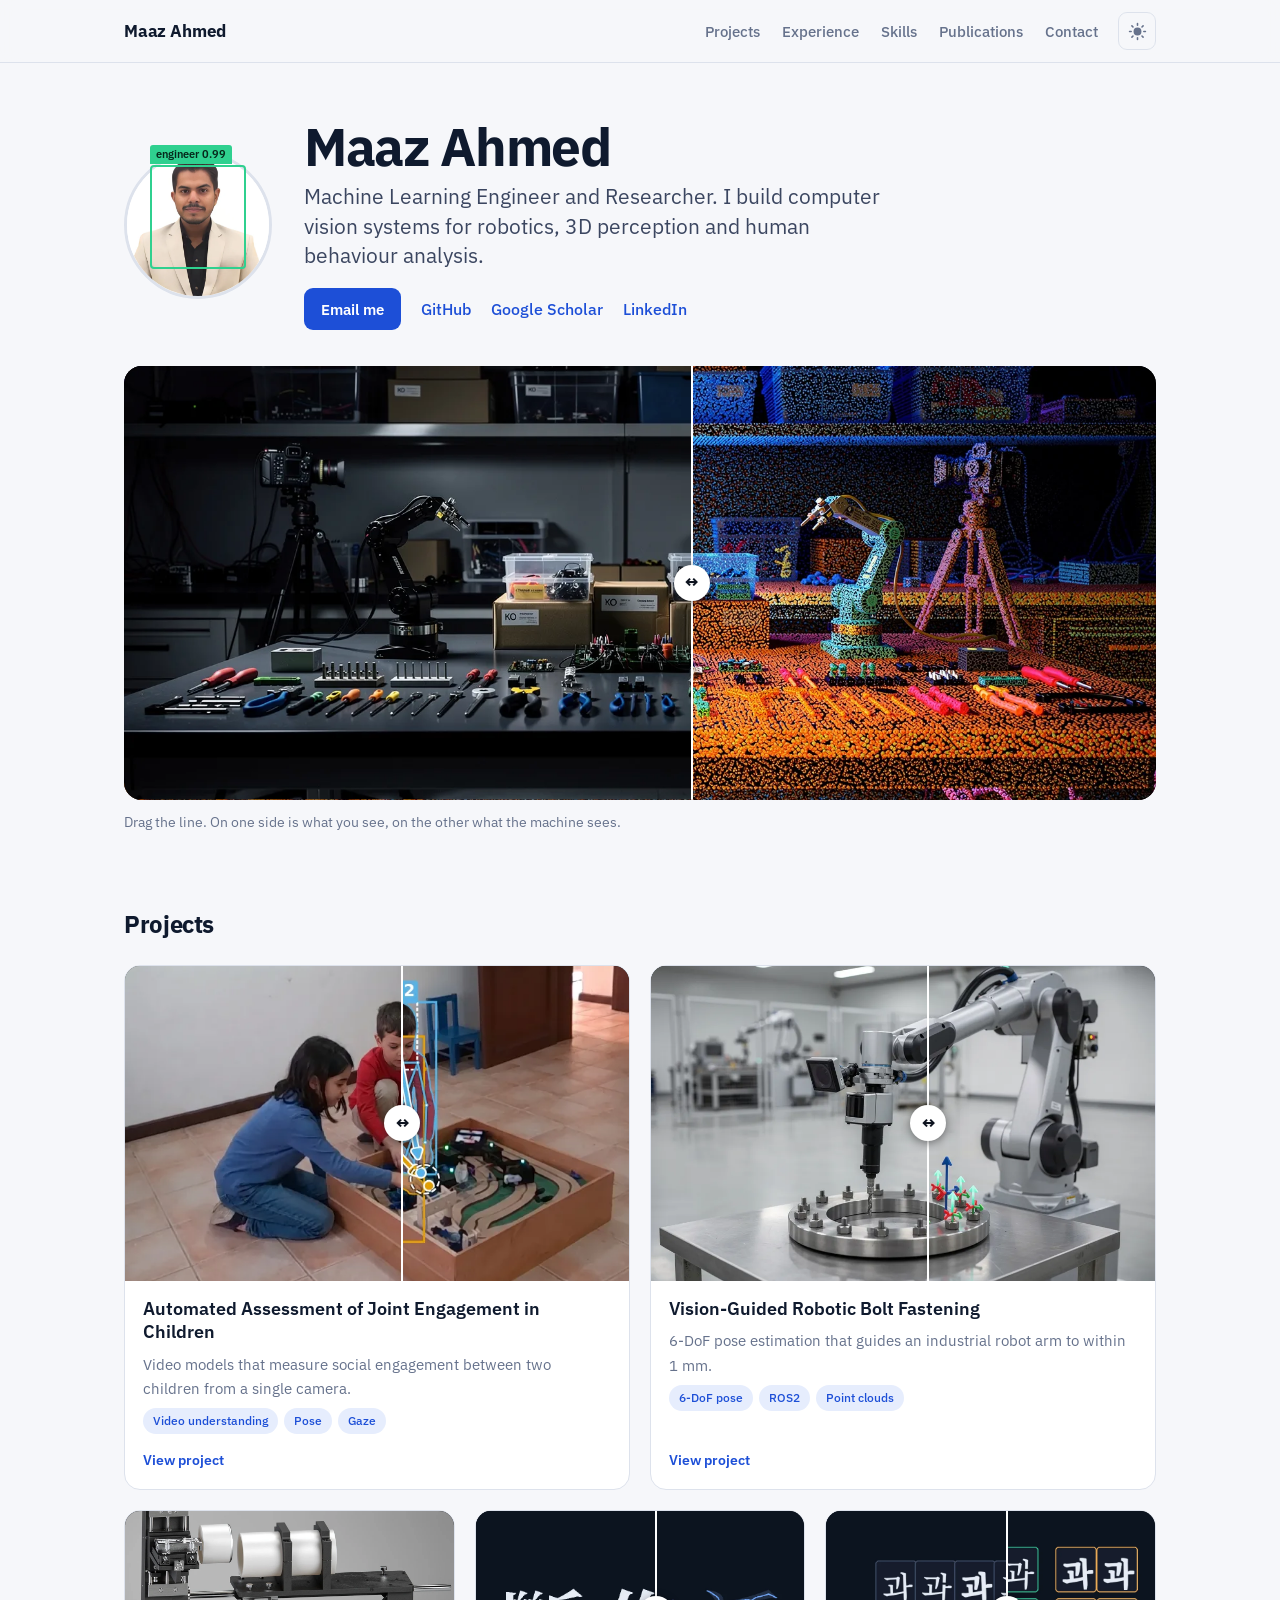
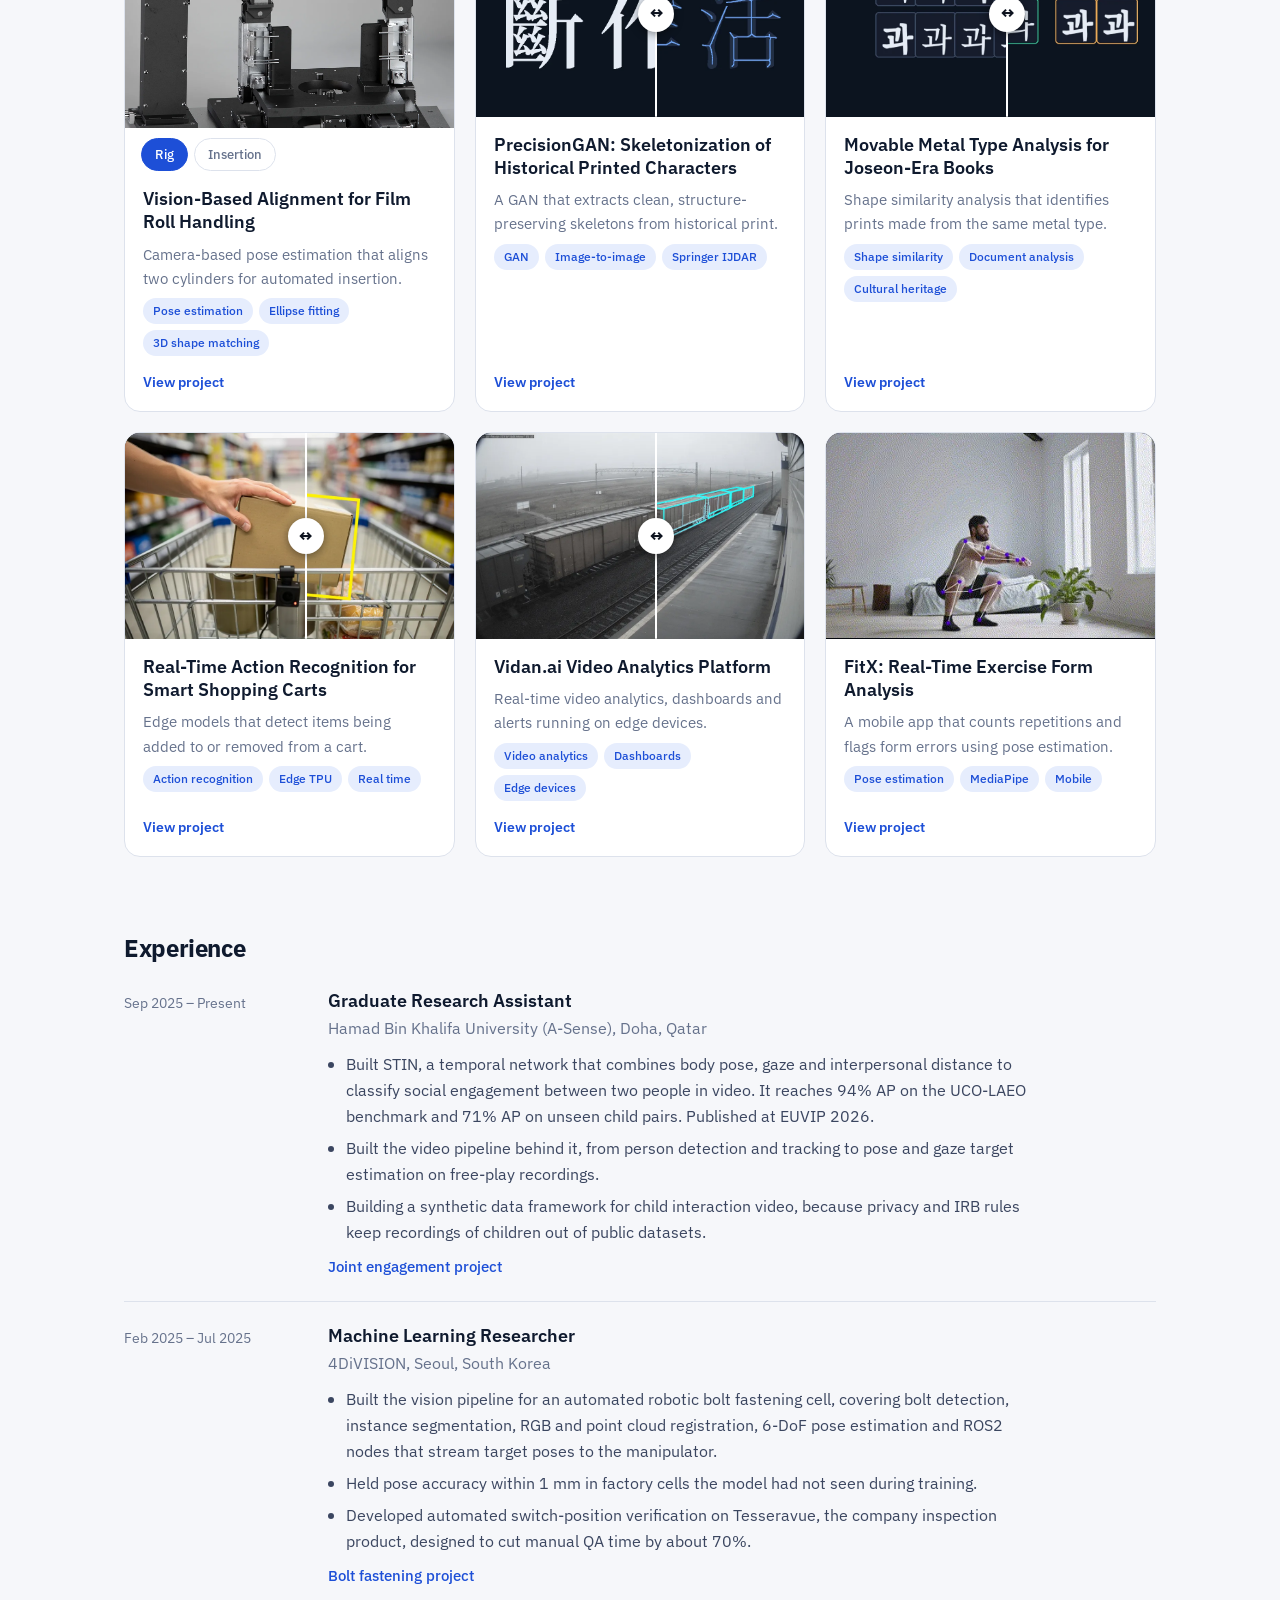
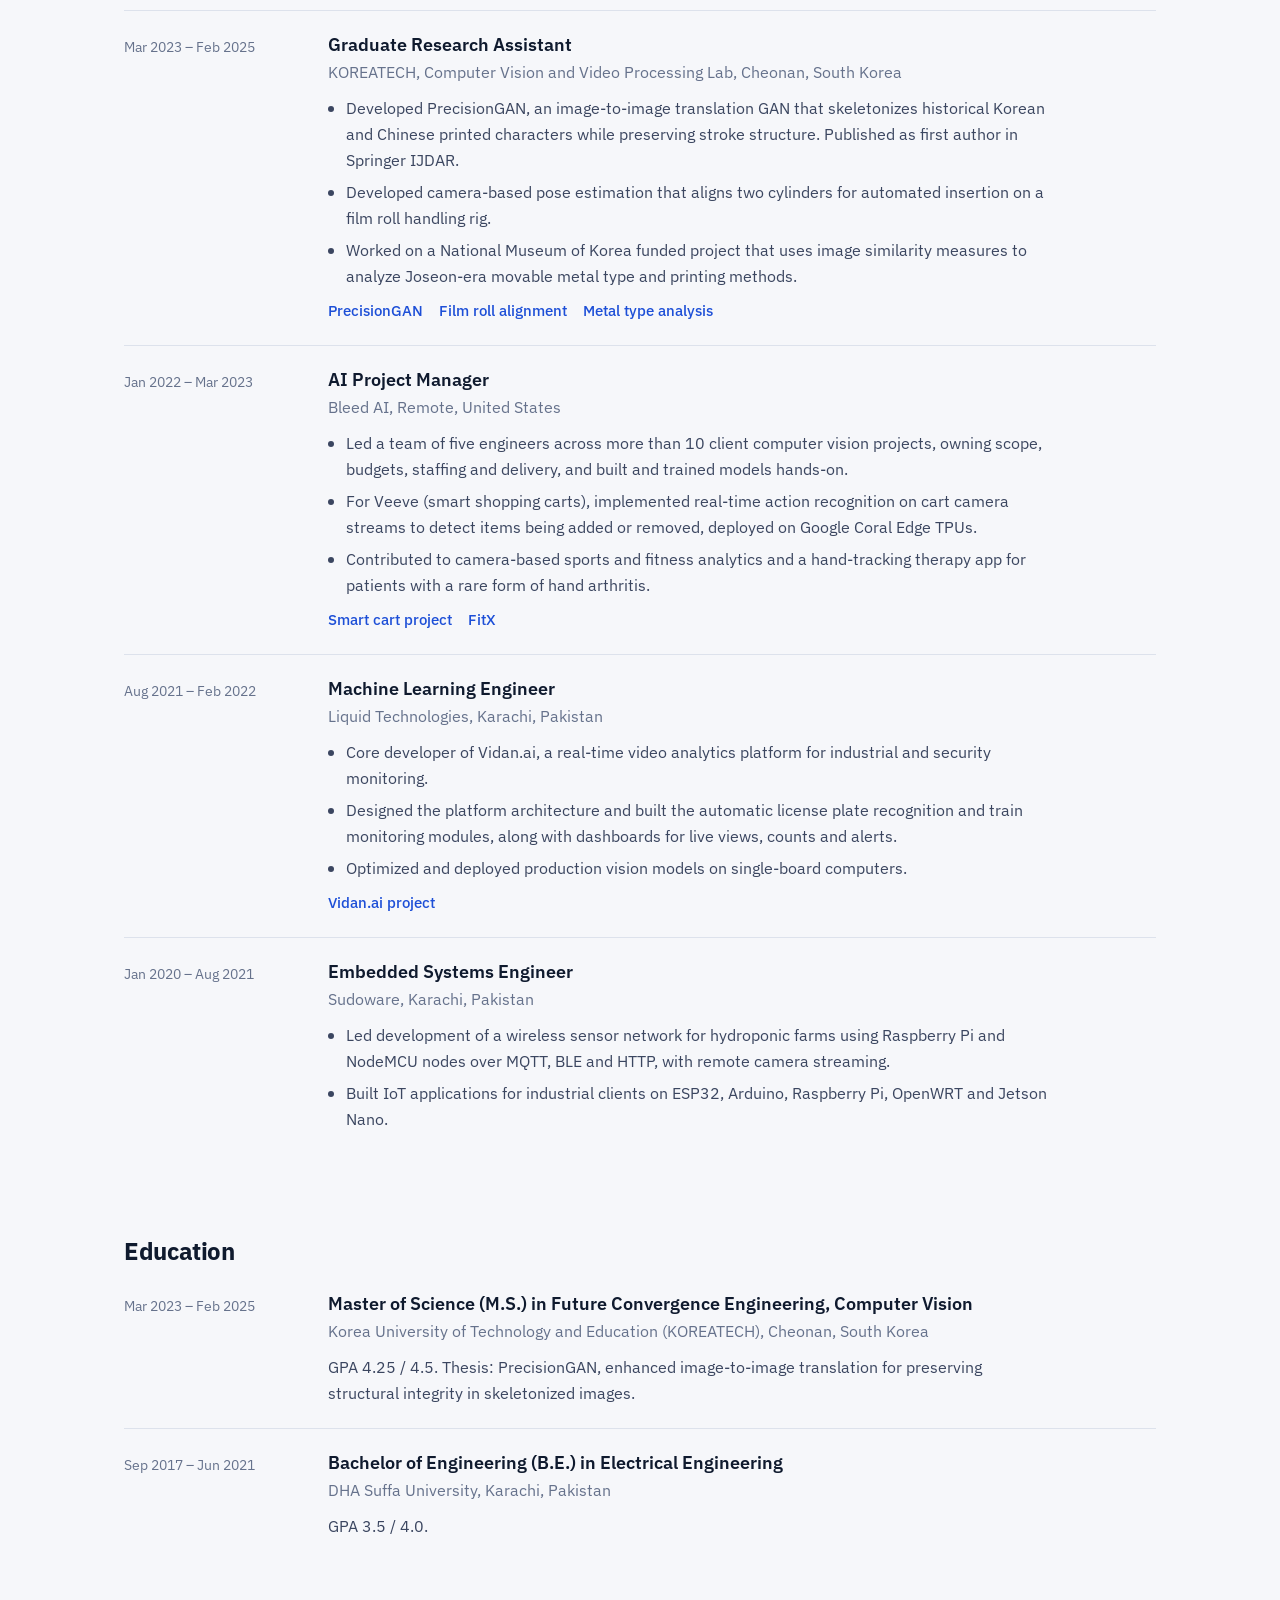
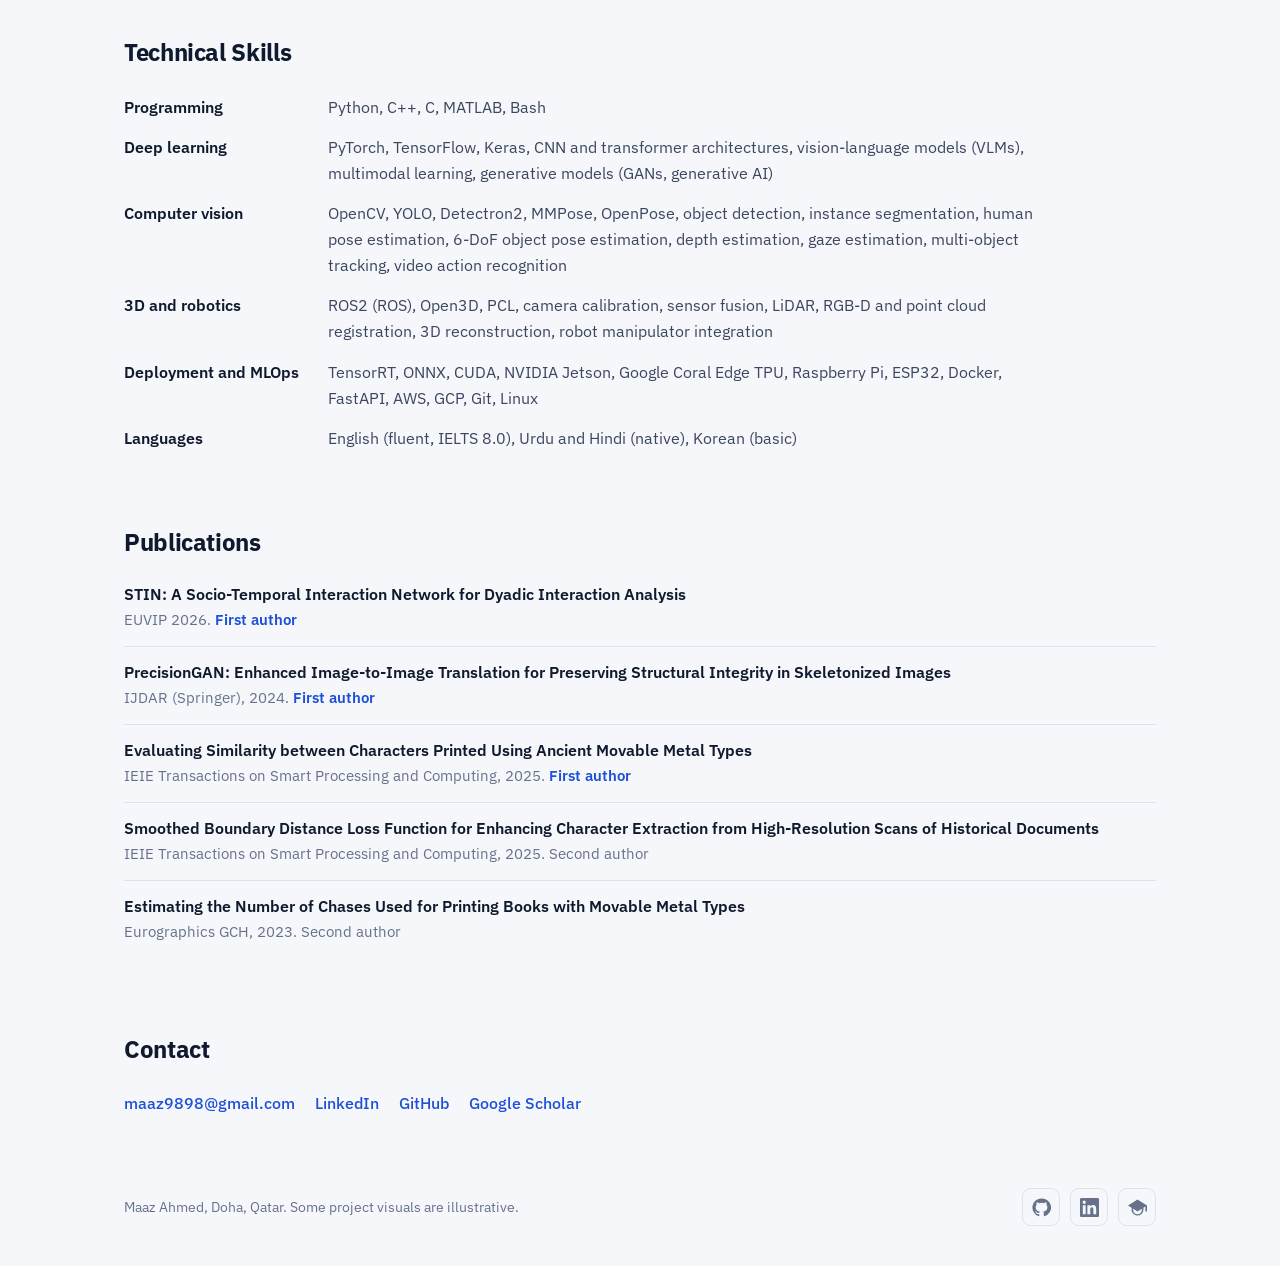
==== index.html @ 0c4384f1 "Add drag-to-compare sliders and portrait detection box Co-Authored-By: Claude Fable 5.2 <noreply@ant" ====
<!doctype html>
<html lang="en">
<head>
<meta charset="utf-8">
<meta name="viewport" content="width=device-width, initial-scale=1">
<title>Maaz Ahmed | Computer Vision and Robotics</title>
<meta name="description" content="Maaz Ahmed is a machine learning engineer and researcher in computer vision, 3D perception and robotics. Projects, publications and contact.">
<meta name="color-scheme" content="dark light">
<script>
  (function () {
    var t = null;
    try { t = localStorage.getItem('theme'); } catch (e) {}
    if (t !== 'light' && t !== 'dark') t = matchMedia('(prefers-color-scheme: light)').matches ? 'light' : 'dark';
    document.documentElement.dataset.theme = t;
  })();
</script>
<link rel="preconnect" href="https://fonts.googleapis.com">
<link rel="preconnect" href="https://fonts.gstatic.com" crossorigin>
<link href="https://fonts.googleapis.com/css2?family=IBM+Plex+Sans:ital,wght@0,400;0,500;0,600;0,700;1,400&display=swap" rel="stylesheet">
<link rel="stylesheet" href="assets/site.css">
<link rel="canonical" href="https://maaz9898.github.io/">
<script type="application/ld+json">{"@context":"https://schema.org","@type":"Person","name":"Maaz Ahmed","jobTitle":"Machine Learning Engineer and Researcher","email":"mailto:maaz9898@gmail.com","url":"https://maaz9898.github.io/","address":{"@type":"PostalAddress","addressLocality":"Doha","addressCountry":"QA"},"alumniOf":["Korea University of Technology and Education","DHA Suffa University"],"knowsAbout":["Computer vision","Deep learning","6-DoF pose estimation","3D perception","Robotics","ROS2","PyTorch","Video understanding"],"sameAs":["https://github.com/maaz9898","https://www.linkedin.com/in/maazahmed98","https://scholar.google.com/citations?user=TZpghL4AAAAJ"]}</script>
</head>
<body>
<a class="skip" href="#content">Skip to content</a>
<header class="top">
  <div class="wrap bar">
    <a class="brand" href="index.html">Maaz Ahmed</a>
    <nav aria-label="Main">
      <a href="index.html#work">Projects</a>
      <a href="index.html#experience">Experience</a>
      <a href="index.html#skills">Skills</a>
      <a href="index.html#publications">Publications</a>
      <a href="index.html#contact">Contact</a>
    </nav>
    <button class="icon" id="theme" type="button" aria-label="Switch between dark and light mode" title="Switch theme"><svg class="moon" viewBox="0 0 24 24" aria-hidden="true"><path d="M20.4 14.5A8.5 8.5 0 0 1 9.5 3.6a.75.75 0 0 0-.98-.94A10 10 0 1 0 21.34 15.5a.75.75 0 0 0-.94-1Z"/></svg><svg class="sun" viewBox="0 0 24 24" aria-hidden="true"><path d="M12 7a5 5 0 1 0 0 10 5 5 0 0 0 0-10Zm0-6a1 1 0 0 1 1 1v2a1 1 0 1 1-2 0V2a1 1 0 0 1 1-1Zm0 18a1 1 0 0 1 1 1v2a1 1 0 1 1-2 0v-2a1 1 0 0 1 1-1ZM1 12a1 1 0 0 1 1-1h2a1 1 0 1 1 0 2H2a1 1 0 0 1-1-1Zm18 0a1 1 0 0 1 1-1h2a1 1 0 1 1 0 2h-2a1 1 0 0 1-1-1ZM4.22 4.22a1 1 0 0 1 1.42 0l1.41 1.42a1 1 0 0 1-1.41 1.41L4.22 5.64a1 1 0 0 1 0-1.42Zm12.73 12.73a1 1 0 0 1 1.41 0l1.42 1.41a1 1 0 0 1-1.42 1.42l-1.41-1.42a1 1 0 0 1 0-1.41ZM4.22 19.78a1 1 0 0 1 0-1.42l1.42-1.41a1 1 0 0 1 1.41 1.41l-1.41 1.42a1 1 0 0 1-1.42 0ZM16.95 7.05a1 1 0 0 1 0-1.41l1.41-1.42a1 1 0 1 1 1.42 1.42l-1.42 1.41a1 1 0 0 1-1.41 0Z"/></svg></button>
  </div>
</header>
<main id="content" class="wrap">

  <section class="intro">
    <div class="who"><img class="portrait" src="assets/maaz.webp" alt="Portrait of Maaz Ahmed" width="148" height="148"><span class="det" aria-hidden="true"><i>engineer 0.99</i></span></div>
    <div>
      <h1>Maaz Ahmed</h1>
      <p class="role">Machine Learning Engineer and Researcher. I build computer vision systems for robotics, 3D perception and human behaviour analysis.</p>
      <p class="links"><a class="btn" href="mailto:maaz9898@gmail.com">Email me</a><a href="https://github.com/maaz9898">GitHub</a><a href="https://scholar.google.com/citations?user=TZpghL4AAAAJ">Google Scholar</a><a href="https://www.linkedin.com/in/maazahmed98">LinkedIn</a></p>
    </div>
  </section>

  <div class="herowrap">
    <div class="cmp" data-cmp style="--ar:1600 / 672"><img src="assets/hero_cloud.webp" alt="" loading="lazy"><img class="over" src="assets/hero_photo.webp" alt="A robotics lab bench. Drag to reveal the same scene as a 3D point cloud" loading="lazy"><span class="handle" aria-hidden="true"></span><input type="range" min="0" max="100" value="55" aria-label="Drag to compare the camera view with the machine view"></div>
    <p class="hint">Drag the line. On one side is what you see, on the other what the machine sees.</p>
  </div>

  <section id="work">
    <h2>Projects</h2>
    <ul class="cards">
      <li class="card wide">
        <div class="cmp" data-cmp style="--ar:16 / 10"><img src="assets/je_features.webp" alt="" loading="lazy"><img class="over" src="assets/je_frame.webp" alt="Two children at a toy box. Drag to reveal the detected skeletons and gaze" loading="lazy"><span class="handle" aria-hidden="true"></span><input type="range" min="0" max="100" value="55" aria-label="Drag to compare the camera view with the machine view"></div>
        <a class="body" href="projects/joint-engagement.html">
          <h3>Automated Assessment of Joint Engagement in Children</h3>
          <p>Video models that measure social engagement between two children from a single camera.</p>
          <ul class="tags"><li>Video understanding</li><li>Pose</li><li>Gaze</li></ul>
          <span class="more">View project</span>
        </a>
      </li>
      <li class="card wide">
        <div class="cmp" data-cmp style="--ar:16 / 10"><img src="assets/bolt_pose.webp" alt="" loading="lazy"><img class="over" src="assets/bolt.webp" alt="A robot arm over a ring of bolts. Drag to reveal the estimated pose of each bolt" loading="lazy"><span class="handle" aria-hidden="true"></span><input type="range" min="0" max="100" value="55" aria-label="Drag to compare the camera view with the machine view"></div>
        <a class="body" href="projects/bolt-fastening.html">
          <h3>Vision-Guided Robotic Bolt Fastening</h3>
          <p>6-DoF pose estimation that guides an industrial robot arm to within 1 mm.</p>
          <ul class="tags"><li>6-DoF pose</li><li>ROS2</li><li>Point clouds</li></ul>
          <span class="more">View project</span>
        </a>
      </li>
      <li class="card">
        <div class="tabs" data-tabs><div class="stage" style="--ar:1312 / 864"><img class="show" src="assets/cadreal.webp" alt="The alignment rig with a hollow white cylinder in clamps and a smaller cylinder beside it" loading="lazy"><video src="assets/insert.mp4" poster="assets/cadreal.webp" muted loop playsinline preload="none" aria-label="The smaller cylinder sliding into the hollow one"></video></div><div class="pills"><button type="button" aria-pressed="true">Rig</button><button type="button" aria-pressed="false">Insertion</button></div></div>
        <a class="body" href="projects/film-roll.html">
          <h3>Vision-Based Alignment for Film Roll Handling</h3>
          <p>Camera-based pose estimation that aligns two cylinders for automated insertion.</p>
          <ul class="tags"><li>Pose estimation</li><li>Ellipse fitting</li><li>3D shape matching</li></ul>
          <span class="more">View project</span>
        </a>
      </li>
      <li class="card">
        <div class="cmp" data-cmp style="--ar:16 / 10"><img src="assets/sk_after.webp" alt="" loading="lazy"><img class="over" src="assets/sk_before.webp" alt="Three printed characters. Drag to reveal their skeletons" loading="lazy"><span class="handle" aria-hidden="true"></span><input type="range" min="0" max="100" value="55" aria-label="Drag to compare the camera view with the machine view"></div>
        <a class="body" href="projects/precisiongan.html">
          <h3>PrecisionGAN: Skeletonization of Historical Printed Characters</h3>
          <p>A GAN that extracts clean, structure-preserving skeletons from historical print.</p>
          <ul class="tags"><li>GAN</li><li>Image-to-image</li><li>Springer IJDAR</li></ul>
          <span class="more">View project</span>
        </a>
      </li>
      <li class="card">
        <div class="cmp" data-cmp style="--ar:16 / 10"><img src="assets/mt_after.webp" alt="" loading="lazy"><img class="over" src="assets/mt_before.webp" alt="Twelve prints of one character. Drag to reveal them grouped by metal type" loading="lazy"><span class="handle" aria-hidden="true"></span><input type="range" min="0" max="100" value="55" aria-label="Drag to compare the camera view with the machine view"></div>
        <a class="body" href="projects/metal-type.html">
          <h3>Movable Metal Type Analysis for Joseon-Era Books</h3>
          <p>Shape similarity analysis that identifies prints made from the same metal type.</p>
          <ul class="tags"><li>Shape similarity</li><li>Document analysis</li><li>Cultural heritage</li></ul>
          <span class="more">View project</span>
        </a>
      </li>
      <li class="card">
        <div class="cmp" data-cmp style="--ar:16 / 10"><img src="assets/veeve_det.webp" alt="" loading="lazy"><img class="over" src="assets/veeve.webp" alt="A hand placing a box into a cart. Drag to reveal what the model detects" loading="lazy"><span class="handle" aria-hidden="true"></span><input type="range" min="0" max="100" value="55" aria-label="Drag to compare the camera view with the machine view"></div>
        <a class="body" href="projects/smart-cart.html">
          <h3>Real-Time Action Recognition for Smart Shopping Carts</h3>
          <p>Edge models that detect items being added to or removed from a cart.</p>
          <ul class="tags"><li>Action recognition</li><li>Edge TPU</li><li>Real time</li></ul>
          <span class="more">View project</span>
        </a>
      </li>
      <li class="card">
        <div class="cmp" data-cmp style="--ar:16 / 10"><img src="assets/vidan_det.webp" alt="" loading="lazy"><img class="over" src="assets/vidan.webp" alt="A freight train passing a platform. Drag to reveal the detected wagons" loading="lazy"><span class="handle" aria-hidden="true"></span><input type="range" min="0" max="100" value="55" aria-label="Drag to compare the camera view with the machine view"></div>
        <a class="body" href="projects/vidan.html">
          <h3>Vidan.ai Video Analytics Platform</h3>
          <p>Real-time video analytics, dashboards and alerts running on edge devices.</p>
          <ul class="tags"><li>Video analytics</li><li>Dashboards</li><li>Edge devices</li></ul>
          <span class="more">View project</span>
        </a>
      </li>
      <li class="card">
        <div class="media" style="--ar:16 / 10"><video class="show" src="assets/fitx.mp4" poster="assets/fitx.webp" muted loop playsinline preload="none" data-auto aria-label="A person doing squats with a pose skeleton drawn over them"></video></div>
        <a class="body" href="projects/fitx.html">
          <h3>FitX: Real-Time Exercise Form Analysis</h3>
          <p>A mobile app that counts repetitions and flags form errors using pose estimation.</p>
          <ul class="tags"><li>Pose estimation</li><li>MediaPipe</li><li>Mobile</li></ul>
          <span class="more">View project</span>
        </a>
      </li>
    </ul>
  </section>

  <section id="experience">
    <h2>Experience</h2>
    
      <article class="job">
        <p class="when">Sep 2025 – Present</p>
        <div>
          <h3>Graduate Research Assistant</h3>
          <p class="at">Hamad Bin Khalifa University (A-Sense), Doha, Qatar</p>
          <ul><li>Built STIN, a temporal network that combines body pose, gaze and interpersonal distance to classify social engagement between two people in video. It reaches 94% AP on the UCO-LAEO benchmark and 71% AP on unseen child pairs. Published at EUVIP 2026.</li><li>Built the video pipeline behind it, from person detection and tracking to pose and gaze target estimation on free-play recordings.</li><li>Building a synthetic data framework for child interaction video, because privacy and IRB rules keep recordings of children out of public datasets.</li></ul>
          <p class="links small"><a href="projects/joint-engagement.html">Joint engagement project</a></p>
        </div>
      </article>
      <article class="job">
        <p class="when">Feb 2025 – Jul 2025</p>
        <div>
          <h3>Machine Learning Researcher</h3>
          <p class="at">4DiVISION, Seoul, South Korea</p>
          <ul><li>Built the vision pipeline for an automated robotic bolt fastening cell, covering bolt detection, instance segmentation, RGB and point cloud registration, 6-DoF pose estimation and ROS2 nodes that stream target poses to the manipulator.</li><li>Held pose accuracy within 1 mm in factory cells the model had not seen during training.</li><li>Developed automated switch-position verification on Tesseravue, the company inspection product, designed to cut manual QA time by about 70%.</li></ul>
          <p class="links small"><a href="projects/bolt-fastening.html">Bolt fastening project</a></p>
        </div>
      </article>
      <article class="job">
        <p class="when">Mar 2023 – Feb 2025</p>
        <div>
          <h3>Graduate Research Assistant</h3>
          <p class="at">KOREATECH, Computer Vision and Video Processing Lab, Cheonan, South Korea</p>
          <ul><li>Developed PrecisionGAN, an image-to-image translation GAN that skeletonizes historical Korean and Chinese printed characters while preserving stroke structure. Published as first author in Springer IJDAR.</li><li>Developed camera-based pose estimation that aligns two cylinders for automated insertion on a film roll handling rig.</li><li>Worked on a National Museum of Korea funded project that uses image similarity measures to analyze Joseon-era movable metal type and printing methods.</li></ul>
          <p class="links small"><a href="projects/precisiongan.html">PrecisionGAN</a><a href="projects/film-roll.html">Film roll alignment</a><a href="projects/metal-type.html">Metal type analysis</a></p>
        </div>
      </article>
      <article class="job">
        <p class="when">Jan 2022 – Mar 2023</p>
        <div>
          <h3>AI Project Manager</h3>
          <p class="at">Bleed AI, Remote, United States</p>
          <ul><li>Led a team of five engineers across more than 10 client computer vision projects, owning scope, budgets, staffing and delivery, and built and trained models hands-on.</li><li>For Veeve (smart shopping carts), implemented real-time action recognition on cart camera streams to detect items being added or removed, deployed on Google Coral Edge TPUs.</li><li>Contributed to camera-based sports and fitness analytics and a hand-tracking therapy app for patients with a rare form of hand arthritis.</li></ul>
          <p class="links small"><a href="projects/smart-cart.html">Smart cart project</a><a href="projects/fitx.html">FitX</a></p>
        </div>
      </article>
      <article class="job">
        <p class="when">Aug 2021 – Feb 2022</p>
        <div>
          <h3>Machine Learning Engineer</h3>
          <p class="at">Liquid Technologies, Karachi, Pakistan</p>
          <ul><li>Core developer of Vidan.ai, a real-time video analytics platform for industrial and security monitoring.</li><li>Designed the platform architecture and built the automatic license plate recognition and train monitoring modules, along with dashboards for live views, counts and alerts.</li><li>Optimized and deployed production vision models on single-board computers.</li></ul>
          <p class="links small"><a href="projects/vidan.html">Vidan.ai project</a></p>
        </div>
      </article>
      <article class="job">
        <p class="when">Jan 2020 – Aug 2021</p>
        <div>
          <h3>Embedded Systems Engineer</h3>
          <p class="at">Sudoware, Karachi, Pakistan</p>
          <ul><li>Led development of a wireless sensor network for hydroponic farms using Raspberry Pi and NodeMCU nodes over MQTT, BLE and HTTP, with remote camera streaming.</li><li>Built IoT applications for industrial clients on ESP32, Arduino, Raspberry Pi, OpenWRT and Jetson Nano.</li></ul>
          
        </div>
      </article>
  </section>

  <section id="education">
    <h2>Education</h2>
    <article class="job"><p class="when">Mar 2023 – Feb 2025</p><div><h3>Master of Science (M.S.) in Future Convergence Engineering, Computer Vision</h3><p class="at">Korea University of Technology and Education (KOREATECH), Cheonan, South Korea</p><p class="plain">GPA 4.25 / 4.5. Thesis: PrecisionGAN, enhanced image-to-image translation for preserving structural integrity in skeletonized images.</p></div></article><article class="job"><p class="when">Sep 2017 – Jun 2021</p><div><h3>Bachelor of Engineering (B.E.) in Electrical Engineering</h3><p class="at">DHA Suffa University, Karachi, Pakistan</p><p class="plain">GPA 3.5 / 4.0.</p></div></article>
  </section>

  <section id="skills">
    <h2>Technical Skills</h2>
    <dl class="skills"><div><dt>Programming</dt><dd>Python, C++, C, MATLAB, Bash</dd></div><div><dt>Deep learning</dt><dd>PyTorch, TensorFlow, Keras, CNN and transformer architectures, vision-language models (VLMs), multimodal learning, generative models (GANs, generative AI)</dd></div><div><dt>Computer vision</dt><dd>OpenCV, YOLO, Detectron2, MMPose, OpenPose, object detection, instance segmentation, human pose estimation, 6-DoF object pose estimation, depth estimation, gaze estimation, multi-object tracking, video action recognition</dd></div><div><dt>3D and robotics</dt><dd>ROS2 (ROS), Open3D, PCL, camera calibration, sensor fusion, LiDAR, RGB-D and point cloud registration, 3D reconstruction, robot manipulator integration</dd></div><div><dt>Deployment and MLOps</dt><dd>TensorRT, ONNX, CUDA, NVIDIA Jetson, Google Coral Edge TPU, Raspberry Pi, ESP32, Docker, FastAPI, AWS, GCP, Git, Linux</dd></div><div><dt>Languages</dt><dd>English (fluent, IELTS 8.0), Urdu and Hindi (native), Korean (basic)</dd></div></dl>
  </section>

  <section id="publications">
    <h2>Publications</h2>
    <ul class="pubs"><li><span class="t">STIN: A Socio-Temporal Interaction Network for Dyadic Interaction Analysis</span><span class="v">EUVIP 2026. <span class="me">First author</span></span></li><li><a class="t" href="https://link.springer.com/article/10.1007/s10032-024-00505-7">PrecisionGAN: Enhanced Image-to-Image Translation for Preserving Structural Integrity in Skeletonized Images</a><span class="v">IJDAR (Springer), 2024. <span class="me">First author</span></span></li><li><a class="t" href="http://journal.auric.kr/ieiespc/XmlViewer/f450827">Evaluating Similarity between Characters Printed Using Ancient Movable Metal Types</a><span class="v">IEIE Transactions on Smart Processing and Computing, 2025. <span class="me">First author</span></span></li><li><a class="t" href="https://paper.cricit.kr/user/search/site/ieie2018/cart_rdoc.asp?URL=files/filename%3Fnum%3D457024%26db%3DRD_R&dn=457024&db=RD_R&usernum=0&seid=">Smoothed Boundary Distance Loss Function for Enhancing Character Extraction from High-Resolution Scans of Historical Documents</a><span class="v">IEIE Transactions on Smart Processing and Computing, 2025. Second author</span></li><li><a class="t" href="https://diglib.eg.org/items/930f4c5d-f291-4cf6-868a-b03688164b69">Estimating the Number of Chases Used for Printing Books with Movable Metal Types</a><span class="v">Eurographics GCH, 2023. Second author</span></li></ul>
  </section>

  <section id="contact">
    <h2>Contact</h2>
    <p class="links"><a href="mailto:maaz9898@gmail.com">maaz9898@gmail.com</a><a href="https://www.linkedin.com/in/maazahmed98">LinkedIn</a><a href="https://github.com/maaz9898">GitHub</a><a href="https://scholar.google.com/citations?user=TZpghL4AAAAJ">Google Scholar</a></p>
  </section>

</main>
<footer class="wrap foot">
  <span>Maaz Ahmed, Doha, Qatar. Some project visuals are illustrative.</span>
  <span class="social">
    <a class="icon" href="https://github.com/maaz9898" aria-label="GitHub" title="GitHub"><svg viewBox="0 0 24 24" aria-hidden="true"><path d="M12 .5a11.5 11.5 0 0 0-3.64 22.41c.58.1.79-.25.79-.56v-2c-3.2.7-3.88-1.37-3.88-1.37-.52-1.33-1.28-1.69-1.28-1.69-1.05-.71.08-.7.08-.7 1.16.08 1.77 1.19 1.77 1.19 1.03 1.77 2.7 1.26 3.36.96.1-.75.4-1.26.73-1.55-2.55-.29-5.24-1.28-5.24-5.69 0-1.26.45-2.29 1.19-3.09-.12-.3-.52-1.47.11-3.06 0 0 .97-.31 3.17 1.18a11 11 0 0 1 5.78 0c2.2-1.49 3.17-1.18 3.17-1.18.63 1.59.23 2.76.11 3.06.74.8 1.19 1.83 1.19 3.09 0 4.42-2.7 5.4-5.26 5.68.41.36.78 1.06.78 2.14v3.17c0 .31.21.67.8.56A11.5 11.5 0 0 0 12 .5Z"/></svg></a>
    <a class="icon" href="https://www.linkedin.com/in/maazahmed98" aria-label="LinkedIn" title="LinkedIn"><svg viewBox="0 0 24 24" aria-hidden="true"><path d="M20.45 20.45h-3.55v-5.57c0-1.33-.03-3.04-1.85-3.04-1.86 0-2.14 1.45-2.14 2.94v5.67H9.35V9h3.41v1.56h.05c.47-.9 1.64-1.85 3.37-1.85 3.6 0 4.27 2.37 4.27 5.46v6.28ZM5.34 7.43a2.06 2.06 0 1 1 0-4.12 2.06 2.06 0 0 1 0 4.12ZM7.12 20.45H3.56V9h3.56v11.45ZM22.22 0H1.77C.79 0 0 .77 0 1.73v20.54C0 23.23.79 24 1.77 24h20.45c.98 0 1.78-.77 1.78-1.73V1.73C24 .77 23.2 0 22.22 0Z"/></svg></a>
    <a class="icon" href="https://scholar.google.com/citations?user=TZpghL4AAAAJ" aria-label="Google Scholar" title="Google Scholar"><svg viewBox="0 0 24 24" aria-hidden="true"><path d="M12 2 0 9.5l4.84 3.02A7.5 7.5 0 1 0 19.5 15v-2.69L22 10.75V17h2V9.5L12 2Zm0 18.5A5.5 5.5 0 0 1 6.5 15v-1.44L12 17l5.5-3.44V15a5.5 5.5 0 0 1-5.5 5.5Z"/></svg></a>
  </span>
</footer>
<script src="assets/site.js"></script>
</body>
</html>
---- assets/site.css ----
:root {
  --bg: #0D131F; --panel: #151D2C; --line: #232E42;
  --text: #C9D2E3; --strong: #F1F4FA; --muted: #8492AB;
  --accent: #6EA8FF; --accent-ink: #0D131F; --chip: #1A2740; --chip-text: #9CC2FF;
  --shadow: 0 14px 36px rgba(0, 0, 0, .4);
}
:root[data-theme="light"] {
  --bg: #F6F7FA; --panel: #FFFFFF; --line: #DDE2EC;
  --text: #3B4660; --strong: #0F1A2E; --muted: #66728C;
  --accent: #1D4FD7; --accent-ink: #FFFFFF; --chip: #E6EDFD; --chip-text: #1D4FD7;
  --shadow: 0 14px 36px rgba(20, 35, 70, .12);
}
* { box-sizing: border-box; }
html { scroll-behavior: smooth; scroll-padding-top: 84px; }
body { margin: 0; background: var(--bg); color: var(--text); font-family: "IBM Plex Sans", system-ui, -apple-system, "Segoe UI", sans-serif; font-size: 1.02rem; line-height: 1.6; -webkit-font-smoothing: antialiased; }
a { color: var(--strong); text-decoration: none; }
a:hover { color: var(--accent); }
:focus-visible { outline: 2px solid var(--accent); outline-offset: 3px; border-radius: 4px; }
.skip { position: absolute; left: -999px; top: 8px; background: var(--accent); color: var(--accent-ink); padding: 8px 14px; border-radius: 6px; z-index: 30; }
.skip:focus { left: 8px; }
.wrap { max-width: 1080px; margin: 0 auto; padding: 0 24px; }

/* top bar */
.top { position: sticky; top: 0; z-index: 20; background: color-mix(in srgb, var(--bg) 86%, transparent); backdrop-filter: blur(10px); border-bottom: 1px solid var(--line); }
.bar { display: flex; align-items: center; gap: 20px; height: 62px; }
.brand { font-weight: 700; font-size: 1.08rem; letter-spacing: -0.01em; margin-right: auto; }
.top nav { display: flex; gap: 22px; }
.top nav a { color: var(--muted); font-weight: 500; font-size: .95rem; }
.top nav a:hover { color: var(--strong); }
.icon { display: inline-grid; place-items: center; width: 38px; height: 38px; border-radius: 9px; color: var(--muted); border: 1px solid var(--line); background: transparent; cursor: pointer; }
.icon:hover { color: var(--accent); border-color: var(--accent); }
.icon svg { width: 19px; height: 19px; fill: currentColor; }
#theme .sun { display: none; }
:root[data-theme="light"] #theme .sun { display: block; }
:root[data-theme="light"] #theme .moon { display: none; }

/* intro */
.intro { display: grid; grid-template-columns: 148px minmax(0, 1fr); gap: 32px; align-items: center; padding: 56px 0 36px; }
.portrait { width: 148px; height: 148px; border-radius: 50%; object-fit: cover; object-position: 50% 18%; border: 3px solid var(--line); background: var(--panel); }
h1 { margin: 0 0 8px; font-size: clamp(2.2rem, 5vw, 3.3rem); line-height: 1.05; font-weight: 700; color: var(--strong); letter-spacing: -0.025em; }
.role { margin: 0 0 18px; font-size: clamp(1.1rem, 2vw, 1.3rem); color: var(--text); max-width: 46ch; line-height: 1.4; }
.links { display: flex; align-items: center; gap: 20px; flex-wrap: wrap; margin: 0; font-weight: 500; }
.links a:not(.btn) { color: var(--accent); }
.links a:not(.btn):hover { text-decoration: underline; }
.btn { display: inline-block; padding: 9px 17px; border-radius: 9px; background: var(--accent); color: var(--accent-ink); font-weight: 600; font-size: .95rem; }
.btn:hover { color: var(--accent-ink); filter: brightness(1.08); }
.btn.ghost { background: transparent; color: var(--accent); border: 1px solid var(--accent); }
.btn.ghost:hover { background: var(--accent); color: var(--accent-ink); }

.hero { position: relative; border-radius: 18px; overflow: hidden; aspect-ratio: 1600 / 672; background: #05080e; }
.hero video { position: absolute; inset: 0; width: 100%; height: 100%; object-fit: cover; }

@view-transition { navigation: auto; }

/* before/after slider */
.cmp { position: relative; overflow: hidden; aspect-ratio: var(--ar, 16 / 10); background: #05080e; --pos: 55%; touch-action: pan-y; }
.cmp img { position: absolute; inset: 0; width: 100%; height: 100%; object-fit: cover; user-select: none; -webkit-user-drag: none; }
.cmp .over { clip-path: inset(0 calc(100% - var(--pos)) 0 0); }
.cmp .handle { position: absolute; top: 0; bottom: 0; left: var(--pos); width: 36px; margin-left: -18px; background: linear-gradient(#fff, #fff) center / 2px 100% no-repeat; pointer-events: none; z-index: 2; }
.cmp .handle::after { content: "\2194"; position: absolute; top: 50%; left: 0; width: 36px; height: 36px; margin-top: -18px; border-radius: 50%; background: #fff; color: #0D131F; display: grid; place-items: center; font-size: 1.05rem; font-weight: 700; line-height: 1; box-shadow: 0 2px 10px rgba(0, 0, 0, .45); }
.cmp input { position: absolute; inset: 0; z-index: 3; width: 100%; height: 100%; margin: 0; opacity: 0; cursor: ew-resize; }
.cmp:focus-within .handle::after { outline: 3px solid var(--accent); outline-offset: 2px; }
.cmp.glide { transition: --pos .9s ease; }
@property --pos { syntax: "<percentage>"; inherits: true; initial-value: 55%; }
.herowrap .cmp { border-radius: 18px; }
.hint { margin: 10px 0 0; color: var(--muted); font-size: .9rem; }

/* detection box on the portrait */
.who { position: relative; width: 148px; height: 148px; }
.det { position: absolute; inset: 14px 26px 30px 26px; border: 2px solid #2FD08F; border-radius: 4px; opacity: 0; transform: scale(1.25); transition: opacity .35s, transform .35s; pointer-events: none; }
.det i { position: absolute; left: -2px; top: -22px; background: #2FD08F; color: #06281b; font: 600 .7rem/1 "IBM Plex Sans", system-ui, sans-serif; padding: 4px 6px; border-radius: 3px 3px 0 0; white-space: nowrap; }
.who:hover .det, .who.seen .det { opacity: 1; transform: none; }

section { padding-top: 72px; }
h2 { margin: 0 0 22px; font-size: 1.5rem; font-weight: 700; color: var(--strong); letter-spacing: -0.015em; }

/* media */
.media, .tabs .stage { position: relative; overflow: hidden; background: #05080e; aspect-ratio: var(--ar, 16 / 10); }
.media > img, .media > video { position: absolute; inset: 0; width: 100%; height: 100%; object-fit: cover; }
.media.paper { background: #fff; }
.media.paper > img { object-fit: contain; padding: 14px; }
.tabs .stage > img, .tabs .stage > video { position: absolute; inset: 0; width: 100%; height: 100%; object-fit: cover; opacity: 0; transition: opacity .45s; }
.tabs .stage > .show { opacity: 1; }
.badge { position: absolute; left: 10px; bottom: 10px; z-index: 2; background: rgba(10, 14, 22, .78); color: #E7ECF5; font-size: .72rem; font-weight: 500; padding: 3px 9px; border-radius: 999px; }
.pills { display: flex; flex-wrap: wrap; gap: 6px; padding-top: 12px; }
.pills button { font: inherit; font-size: .84rem; font-weight: 500; color: var(--muted); background: transparent; border: 1px solid var(--line); border-radius: 999px; padding: 5px 13px; cursor: pointer; }
.pills button:hover { color: var(--strong); }
.pills button[aria-pressed="true"] { background: var(--accent); border-color: var(--accent); color: var(--accent-ink); }
.tags { list-style: none; display: flex; flex-wrap: wrap; gap: 6px; margin: 0; padding: 0; }
.tags li { background: var(--chip); color: var(--chip-text); font-size: .78rem; font-weight: 500; padding: 3px 10px; border-radius: 999px; }

/* work grid */
.cards { list-style: none; margin: 0; padding: 0; display: grid; grid-template-columns: repeat(6, minmax(0, 1fr)); gap: 20px; }
.card { grid-column: span 2; background: var(--panel); border: 1px solid var(--line); border-radius: 16px; overflow: hidden; display: flex; flex-direction: column; transition: border-color .15s, box-shadow .15s, transform .15s; }
.card.wide { grid-column: span 3; }
.card:hover { border-color: var(--accent); box-shadow: var(--shadow); transform: translateY(-2px); }
.card .pills { padding: 10px 16px 0; }
.card .body { padding: 16px 18px 18px; display: flex; flex-direction: column; gap: 8px; flex: 1; color: var(--text); }
.card h3 { margin: 0; font-size: 1.12rem; font-weight: 600; color: var(--strong); line-height: 1.3; }
.card p { margin: 0; font-size: .95rem; color: var(--muted); }
.card .more { margin-top: auto; padding-top: 6px; color: var(--accent); font-weight: 600; font-size: .9rem; }
.card .body:hover h3 { color: var(--accent); }

/* lists */
.pubs { list-style: none; margin: 0; padding: 0; }
.pubs li { padding: 14px 0; border-top: 1px solid var(--line); }
.pubs li:first-child { border-top: 0; padding-top: 0; }
.pubs .t { display: block; color: var(--strong); font-weight: 600; line-height: 1.4; }
.pubs a.t:hover { color: var(--accent); }
.pubs .v { color: var(--muted); font-size: .92rem; }
.pubs .me { color: var(--accent); font-weight: 600; }
.slim { list-style: none; margin: 0; padding: 0; }
.slim li { display: grid; grid-template-columns: 180px minmax(0, 1fr); gap: 16px; padding: 13px 0; border-top: 1px solid var(--line); align-items: baseline; }
.slim li:first-child { border-top: 0; padding-top: 0; }
.slim .when { color: var(--muted); font-size: .9rem; font-variant-numeric: tabular-nums; }
.slim b { color: var(--strong); font-weight: 600; }
.slim .at { color: var(--muted); }
.job { display: grid; grid-template-columns: 180px minmax(0, 1fr); gap: 8px 24px; padding: 22px 0; border-top: 1px solid var(--line); }
.job:first-of-type { border-top: 0; padding-top: 0; }
.job .when { margin: 2px 0 0; color: var(--muted); font-size: .9rem; font-variant-numeric: tabular-nums; }
.job h3 { margin: 0; font-size: 1.1rem; font-weight: 600; color: var(--strong); line-height: 1.35; }
.job .at { margin: 2px 0 10px; color: var(--muted); }
.job ul { margin: 0; padding-left: 1.1em; max-width: 72ch; }
.job li { margin: 0 0 6px; }
.job .plain { margin: 0; max-width: 72ch; }
.links.small { margin-top: 10px; font-size: .92rem; gap: 16px; }
.skills { margin: 0; display: grid; gap: 14px; }
.skills div { display: grid; grid-template-columns: 180px minmax(0, 1fr); gap: 24px; }
.skills dt { color: var(--strong); font-weight: 600; }
.skills dd { margin: 0; max-width: 72ch; }
.foot { display: flex; justify-content: space-between; align-items: center; gap: 16px; flex-wrap: wrap; padding-top: 72px; padding-bottom: 40px; color: var(--muted); font-size: .88rem; }
.social { display: flex; gap: 10px; }

/* project pages */
.project { max-width: 860px; margin: 0 auto; padding-top: 36px; }
.back { color: var(--muted); font-weight: 500; font-size: .92rem; }
.back::before { content: "\2190\00a0"; }
.phead { padding: 22px 0 8px; }
.kicker { margin: 0 0 8px; color: var(--muted); font-size: .95rem; }
.phead .tags { margin-bottom: 18px; }
.facts { display: grid; grid-template-columns: repeat(auto-fit, minmax(170px, 1fr)); gap: 12px; margin: 18px 0 8px; }
.facts div { background: var(--panel); border: 1px solid var(--line); border-radius: 12px; padding: 12px 14px; }
.facts dt { color: var(--muted); font-size: .8rem; }
.facts dd { margin: 2px 0 0; color: var(--strong); font-weight: 600; font-size: .95rem; }
.prose h2 { margin: 54px 0 12px; font-size: 1.35rem; }
.prose p { margin: 0 0 18px; max-width: 64ch; }
.prose .media, .prose .tabs .stage { border-radius: 14px; border: 1px solid var(--line); }
.fig { margin: 0 0 18px; }
.fig figcaption, .note { color: var(--muted); font-size: .86rem; margin: 10px 0 0; }
.pair, .two-up { display: grid; grid-template-columns: 1fr 1fr; gap: 14px; align-items: start; }
.clip { margin: 0; }
.clip video { width: 100%; display: block; border-radius: 12px; aspect-ratio: 1580 / 1312; object-fit: cover; background: #000; }
.clip figcaption { margin-top: 8px; font-weight: 600; color: var(--strong); font-size: .95rem; display: flex; align-items: center; gap: 8px; }
.dot { width: 10px; height: 10px; border-radius: 50%; background: #2FBF8F; flex: none; }
.dot.off { background: #E0667A; }
.stats { display: grid; grid-template-columns: repeat(3, minmax(0, 1fr)); gap: 12px; margin: 18px 0; }
.stats div { background: var(--panel); border: 1px solid var(--line); border-radius: 12px; padding: 16px 18px; }
.stats b { display: block; color: var(--strong); font-size: 1.45rem; font-weight: 700; line-height: 1.2; }
.stats span { color: var(--muted); font-size: .9rem; }
.pn { display: grid; grid-template-columns: 1fr 1fr; gap: 14px; margin-top: 64px; }
.pn a { border: 1px solid var(--line); border-radius: 14px; padding: 16px 18px; background: var(--panel); }
.pn a:last-child { text-align: right; }
.pn a:hover { border-color: var(--accent); }
.pn span { display: block; color: var(--muted); font-size: .82rem; }
.pn b { color: var(--strong); font-weight: 600; }

/* annotated stepper */
.annot .stage { position: relative; overflow: hidden; background: #05080e; aspect-ratio: var(--ar); border-radius: 14px; border: 1px solid var(--line); }
.annot .stage > img, .annot .stage > video, .annot .ov { position: absolute; inset: 0; width: 100%; height: 100%; object-fit: cover; }
.annot .stage > video { opacity: 0; transition: opacity .4s; }
.annot[data-step="4"] .stage > video { opacity: 1; }
.annot[data-step="4"] .ov { opacity: 0; }
.ov { transition: opacity .3s; }
.ov g[class^="s"] { opacity: 0; transition: opacity .35s; }
.annot[data-step="1"] .s1, .annot[data-step="2"] .s1, .annot[data-step="3"] .s1,
.annot[data-step="2"] .s2, .annot[data-step="3"] .s2, .annot[data-step="3"] .s3 { opacity: 1; }
.ov ellipse, .ov path { fill: none; stroke-width: 6; stroke-linecap: round; }
.ov .cam { stroke: #FFC53D; fill: rgba(255, 197, 61, .18); }
.ov .sight { stroke: #fff; stroke-width: 4; }
.ov .end { stroke: #FF4D5E; }
.ov .dx { stroke: #FF4D5E; }
.ov .dy { stroke: #2FD08F; }
.ov .draw { stroke-dasharray: 1; stroke-dashoffset: 1; transition: stroke-dashoffset .9s ease; }
.annot[data-step="1"] .s1 .draw, .annot[data-step="2"] .s1 .draw, .annot[data-step="3"] .s1 .draw,
.annot[data-step="2"] .s2 .draw, .annot[data-step="3"] .s2 .draw, .annot[data-step="3"] .s3 .draw { stroke-dashoffset: 0; }
.ov .lab rect { fill: rgba(10, 14, 22, .86); }
.ov .lab text { fill: #fff; font: 600 26px "IBM Plex Sans", system-ui, sans-serif; }

/* dashboard mock-up */
.dash { border: 1px solid var(--line); border-radius: 16px; background: var(--panel); overflow: hidden; }
.dash-top { display: flex; justify-content: space-between; align-items: center; padding: 12px 16px; border-bottom: 1px solid var(--line); color: var(--strong); }
.live { display: inline-flex; align-items: center; gap: 7px; font-size: .82rem; font-weight: 600; color: #2FBF8F; }
.live i { width: 8px; height: 8px; border-radius: 50%; background: #2FBF8F; animation: pulse 1.6s infinite; }
@keyframes pulse { 50% { opacity: .25; } }
.dash-grid { display: grid; grid-template-columns: minmax(0, 1.7fr) minmax(0, 1fr); }
.cams { display: grid; grid-template-columns: 1fr 1fr; grid-auto-rows: 1fr; gap: 2px; background: var(--line); }
.cam { position: relative; margin: 0; min-height: 190px; overflow: hidden; background: #05080e; }
.cam img, .cam video { position: absolute; inset: 0; width: 100%; height: 100%; object-fit: cover; }
.cam figcaption { position: absolute; left: 8px; top: 8px; background: rgba(10, 14, 22, .78); color: #fff; font-size: .74rem; font-weight: 600; padding: 3px 8px; border-radius: 6px; }
.cam figcaption span { font-weight: 400; opacity: .75; margin-left: 6px; }
.dash-side { padding: 14px; display: grid; gap: 14px; align-content: start; border-left: 1px solid var(--line); }
.kpis { display: grid; grid-template-columns: repeat(3, 1fr); gap: 8px; }
.kpis b { display: block; color: var(--strong); font-size: 1.2rem; font-weight: 700; font-variant-numeric: tabular-nums; }
.kpis span { color: var(--muted); font-size: .74rem; line-height: 1.3; display: block; }
.bars { width: 100%; height: auto; }
.bars rect { fill: var(--accent); opacity: .85; }
.alerts { list-style: none; margin: 0; padding: 0; display: grid; gap: 6px; }
.alerts li { border: 1px solid var(--line); border-left: 3px solid var(--accent); border-radius: 8px; padding: 7px 10px; font-size: .84rem; background: var(--bg); }
.alerts li.warn { border-left-color: #F0AA50; }
.alerts li.bad { border-left-color: #E0667A; }
.alerts li.new { animation: slidein .5s; }
@keyframes slidein { from { opacity: 0; transform: translateY(-8px); } }
.alerts b { display: block; color: var(--strong); font-weight: 600; }
.alerts span { color: var(--muted); font-size: .78rem; }

@media (max-width: 860px) {
  .dash-grid { grid-template-columns: 1fr; }
  .dash-side { border-left: 0; border-top: 1px solid var(--line); }
  .card, .card.wide { grid-column: span 3; }
}
@media (max-width: 620px) {
  .top nav { display: none; }
  .intro { grid-template-columns: 1fr; gap: 18px; padding-top: 36px; }
  .cards { grid-template-columns: 1fr; }
  .card, .card.wide { grid-column: auto; }
  .pair, .two-up, .stats, .pn { grid-template-columns: 1fr; }
  .slim li { grid-template-columns: 1fr; gap: 2px; }
  .job, .skills div { grid-template-columns: 1fr; gap: 4px; }
  section { padding-top: 54px; }
}
@media (prefers-reduced-motion: reduce) { html { scroll-behavior: auto; } * { transition: none !important; animation: none !important; } }
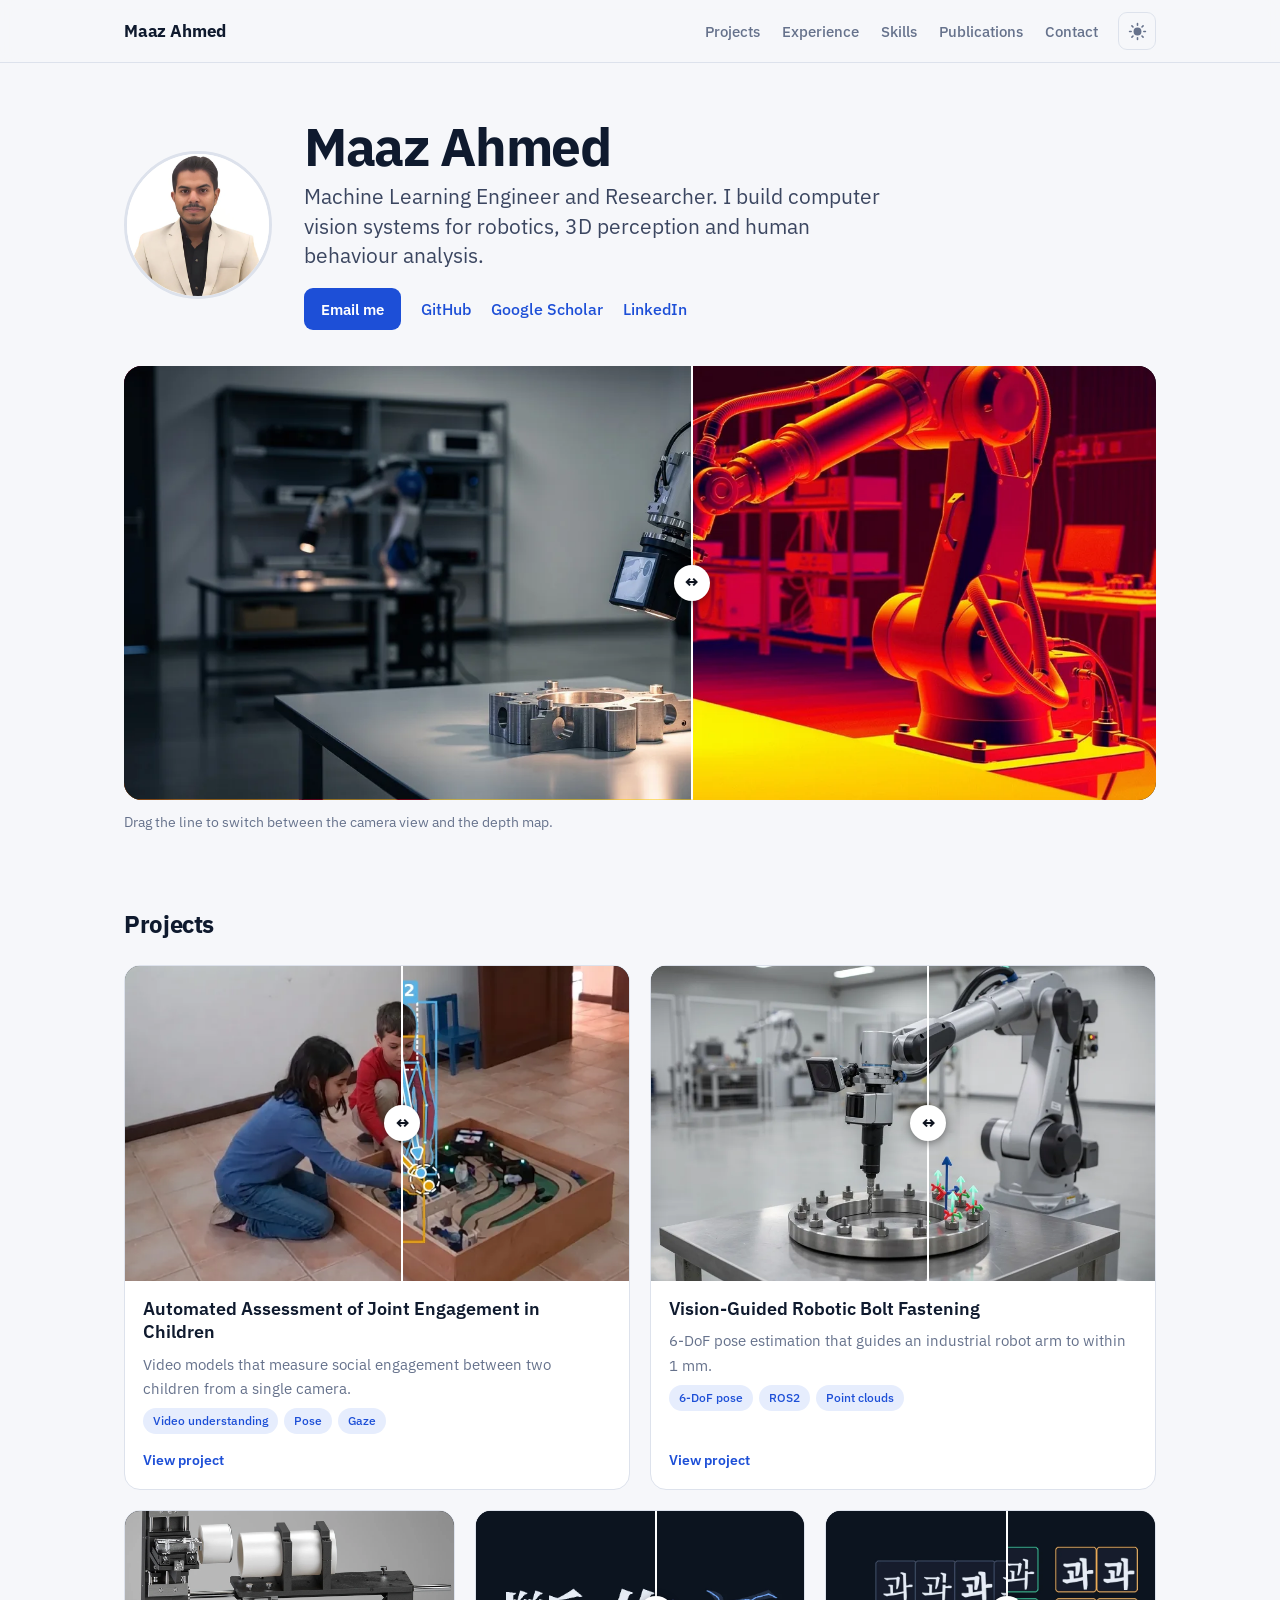
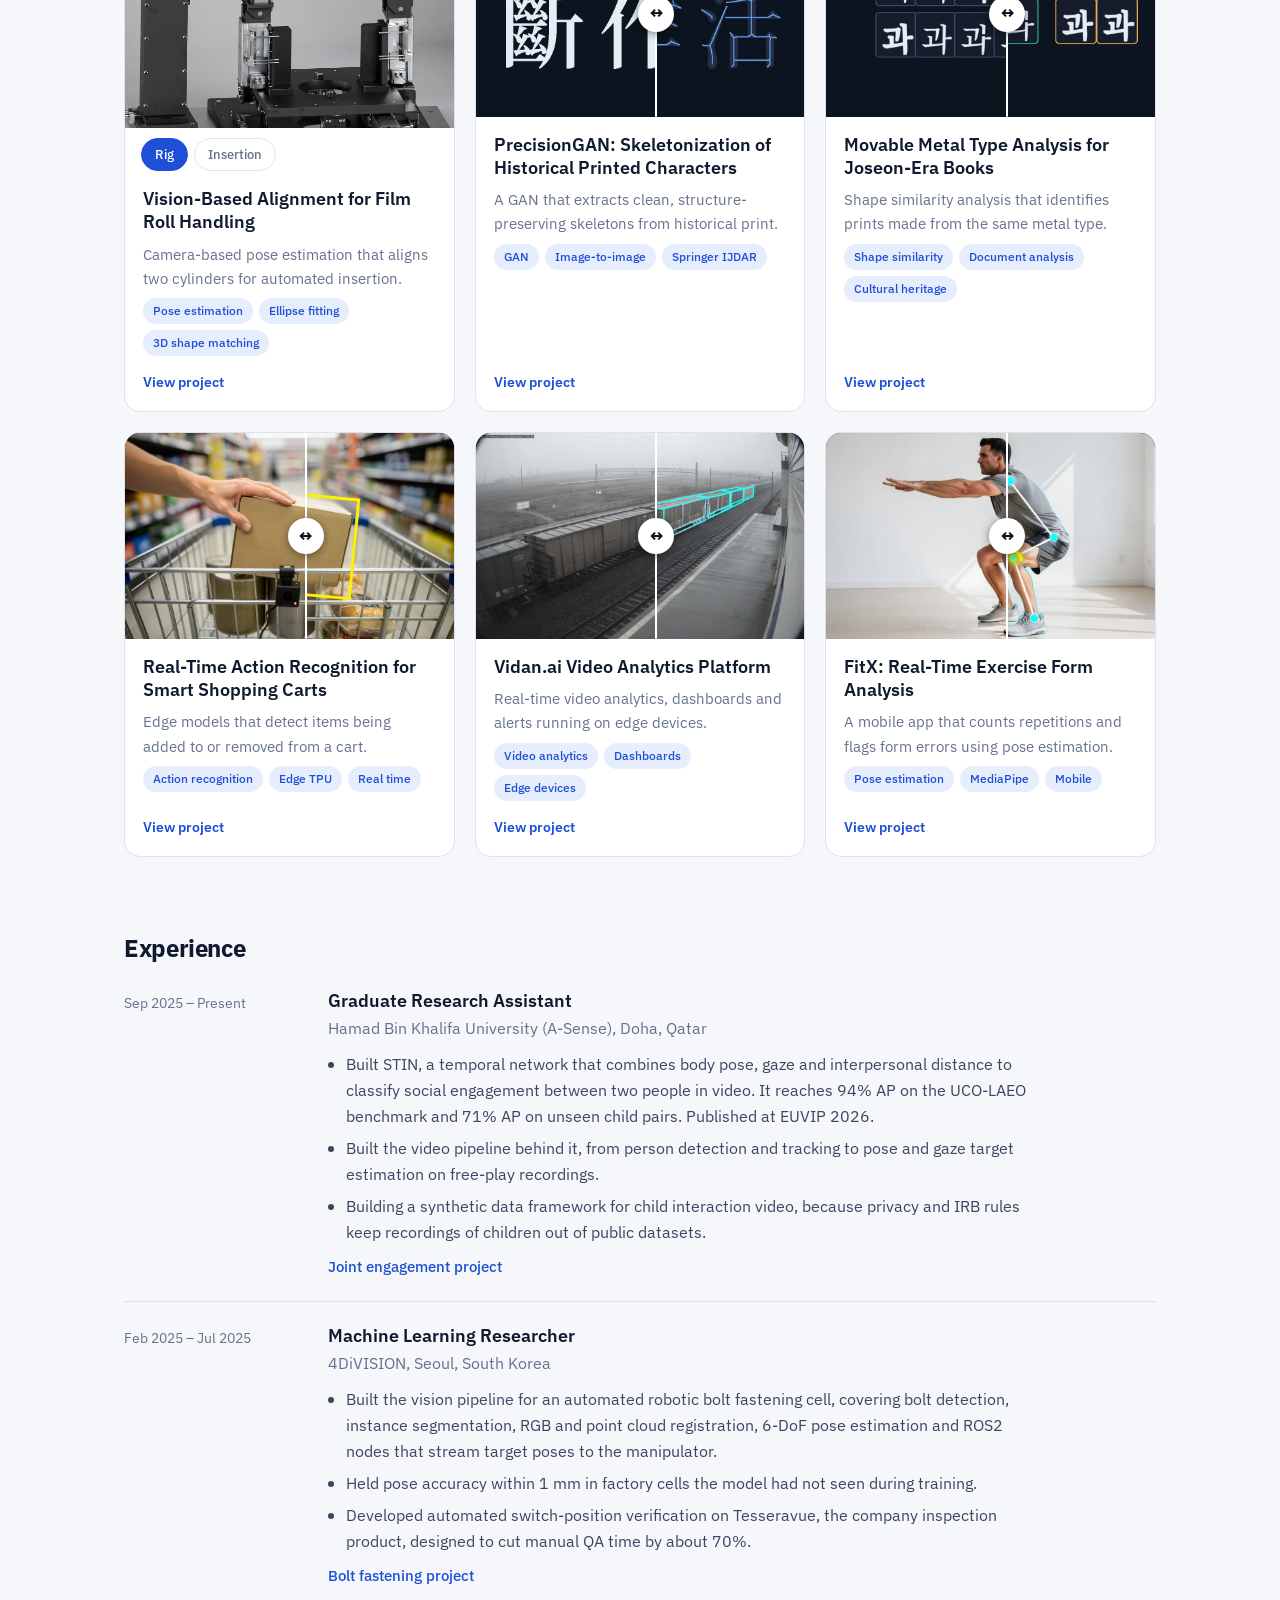
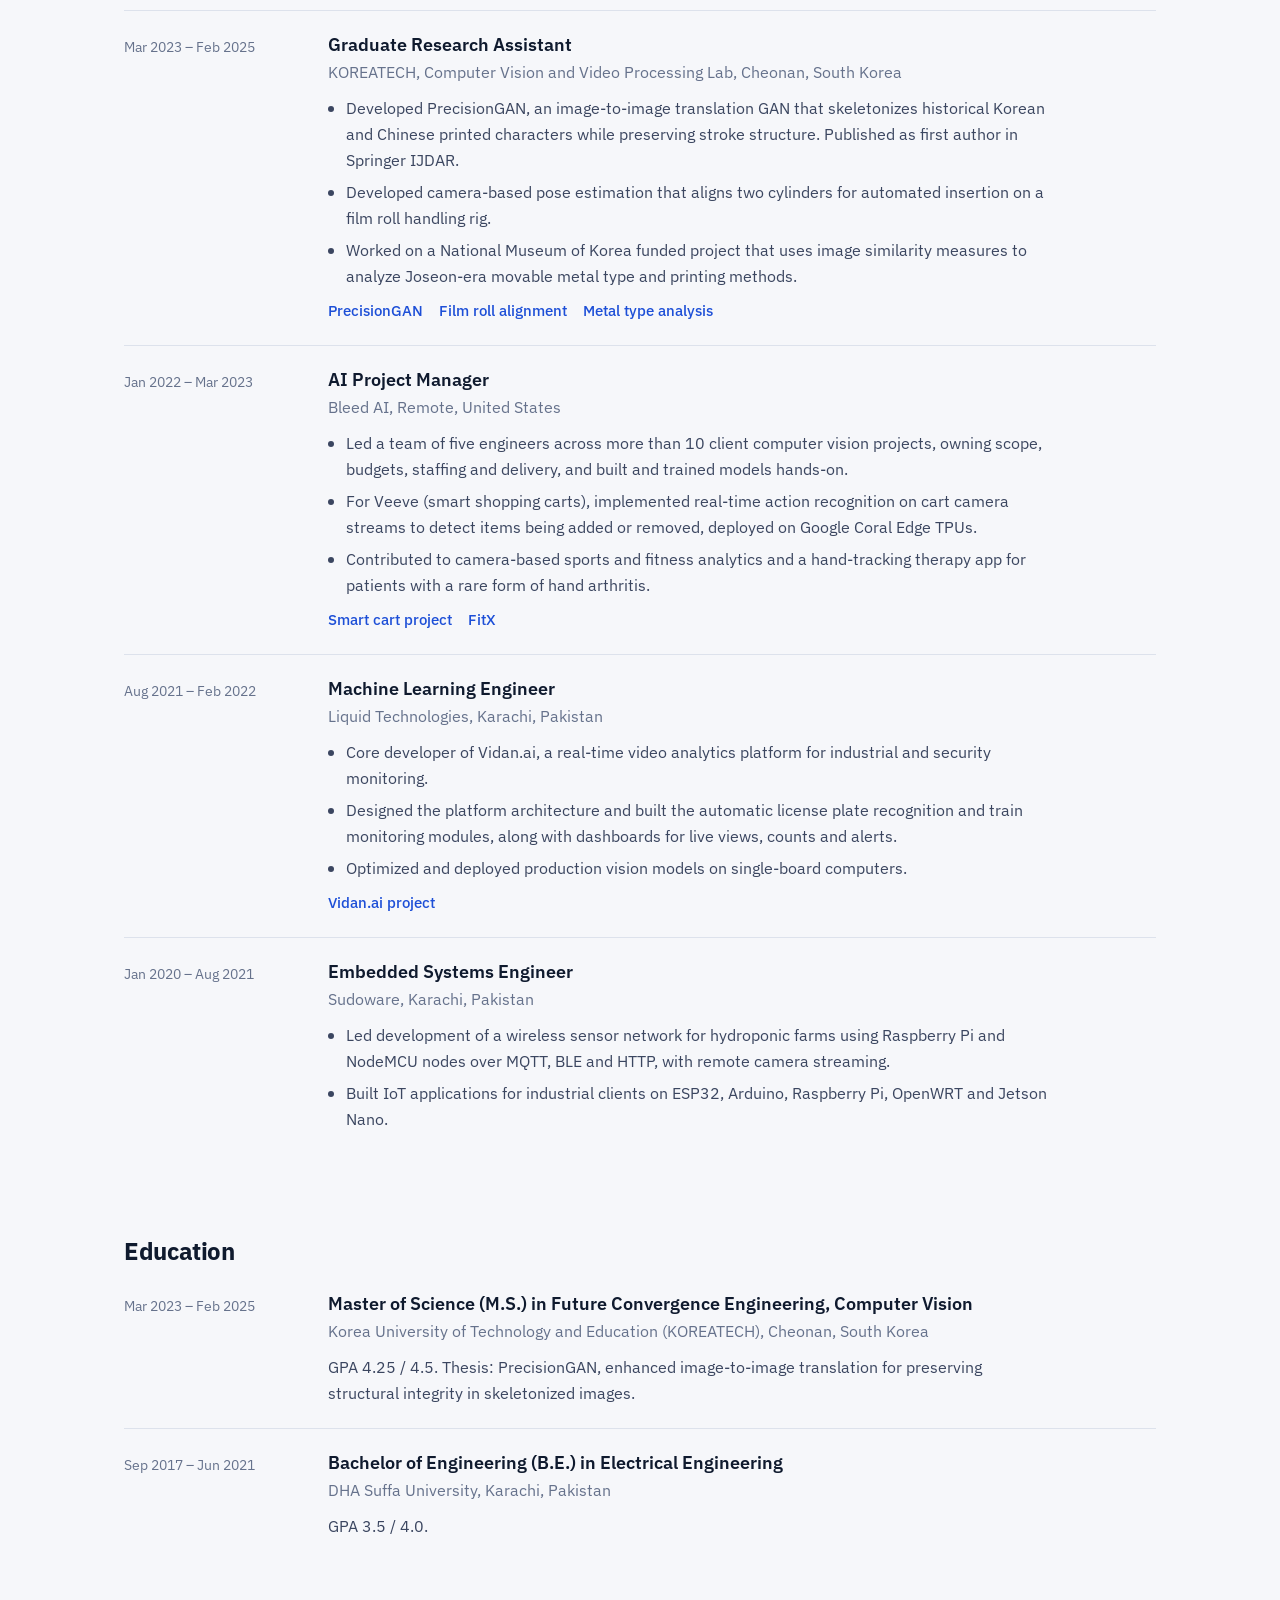
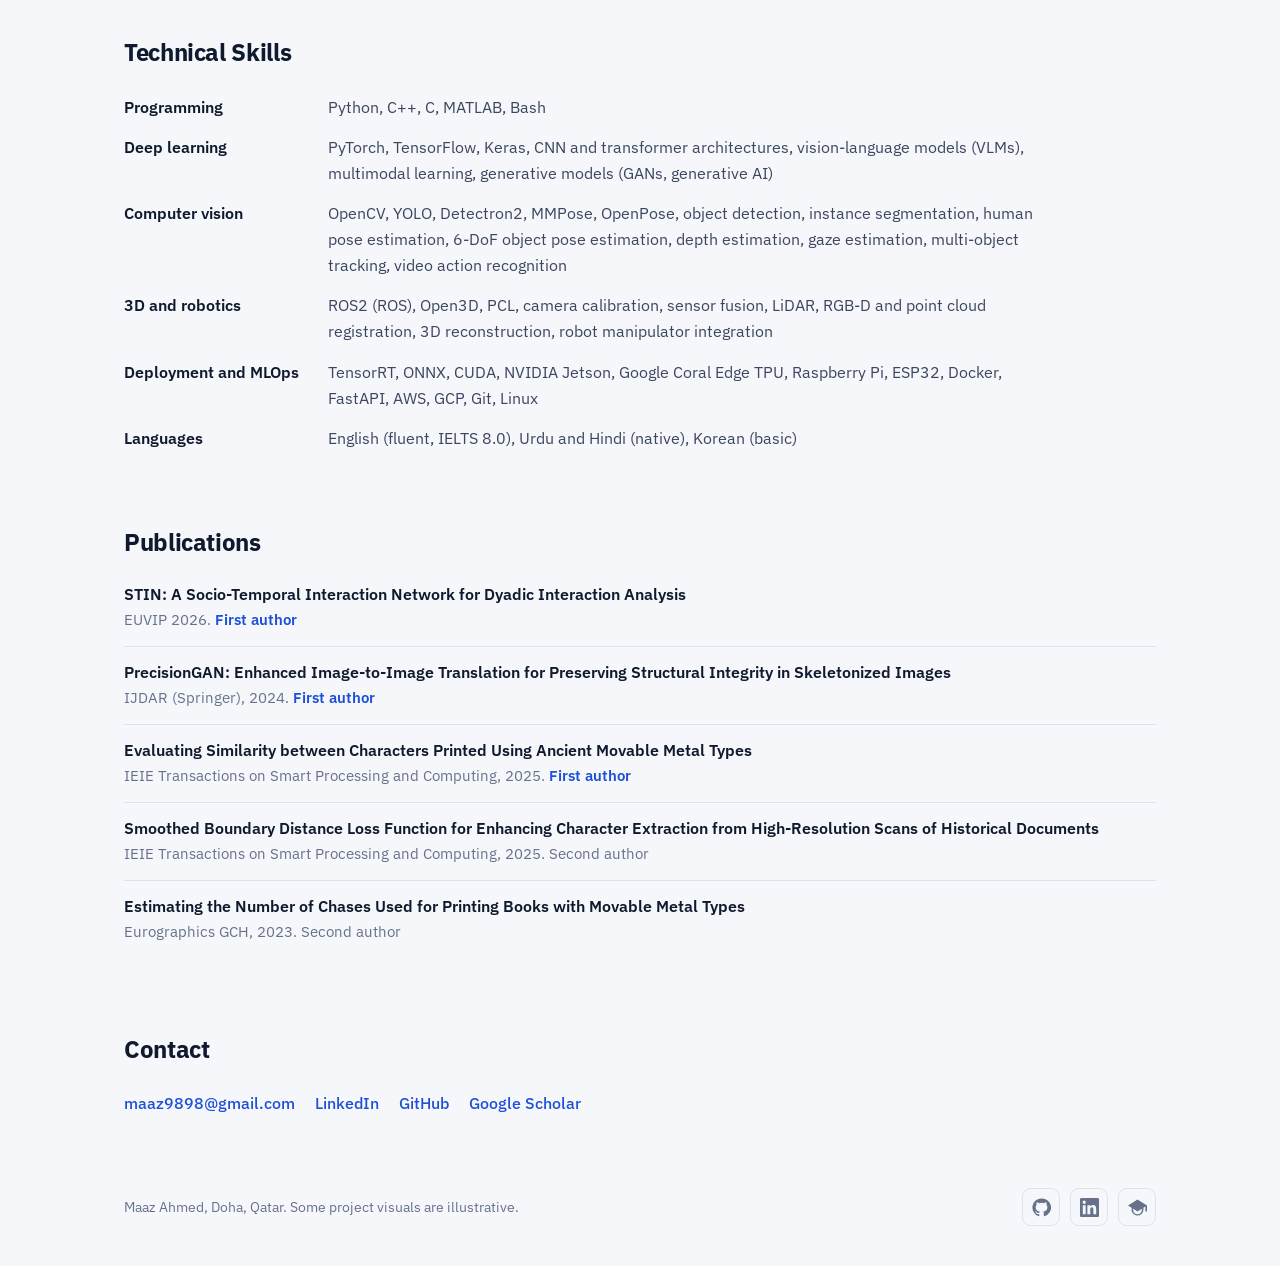
==== commit 2e18faa2: "Rebuild FitX page with interactive demo, replace hero, remove portrait box Co-Authored-By: Claude Fa" ====
--- a/index.html
+++ b/index.html
@@ -39,7 +39,7 @@
 <main id="content" class="wrap">
 
   <section class="intro">
-    <div class="who"><img class="portrait" src="assets/maaz.webp" alt="Portrait of Maaz Ahmed" width="148" height="148"><span class="det" aria-hidden="true"><i>engineer 0.99</i></span></div>
+    <img class="portrait" src="assets/maaz.webp" alt="Portrait of Maaz Ahmed" width="148" height="148">
     <div>
       <h1>Maaz Ahmed</h1>
       <p class="role">Machine Learning Engineer and Researcher. I build computer vision systems for robotics, 3D perception and human behaviour analysis.</p>
@@ -48,8 +48,8 @@
   </section>
 
   <div class="herowrap">
-    <div class="cmp" data-cmp style="--ar:1600 / 672"><img src="assets/hero_cloud.webp" alt="" loading="lazy"><img class="over" src="assets/hero_photo.webp" alt="A robotics lab bench. Drag to reveal the same scene as a 3D point cloud" loading="lazy"><span class="handle" aria-hidden="true"></span><input type="range" min="0" max="100" value="55" aria-label="Drag to compare the camera view with the machine view"></div>
-    <p class="hint">Drag the line. On one side is what you see, on the other what the machine sees.</p>
+    <div class="cmp" data-cmp style="--ar:1600 / 672"><img src="assets/hero_cloud.webp" alt="" loading="lazy"><img class="over" src="assets/hero_photo.webp" alt="A robot arm with a camera over a steel part. Drag to reveal the depth map of the same scene" loading="lazy"><span class="handle" aria-hidden="true"></span><input type="range" min="0" max="100" value="55" aria-label="Drag to compare the camera view with the machine view"></div>
+    <p class="hint">Drag the line to switch between the camera view and the depth map.</p>
   </div>
 
   <section id="work">
@@ -119,7 +119,7 @@
         </a>
       </li>
       <li class="card">
-        <div class="media" style="--ar:16 / 10"><video class="show" src="assets/fitx.mp4" poster="assets/fitx.webp" muted loop playsinline preload="none" data-auto aria-label="A person doing squats with a pose skeleton drawn over them"></video></div>
+        <div class="cmp" data-cmp style="--ar:16 / 10"><img src="assets/fitx_pose.webp" alt="" loading="lazy"><img class="over" src="assets/fitx_photo.webp" alt="A man at the bottom of a squat. Drag to reveal the detected body keypoints and knee angle" loading="lazy"><span class="handle" aria-hidden="true"></span><input type="range" min="0" max="100" value="55" aria-label="Drag to compare the camera view with the machine view"></div>
         <a class="body" href="projects/fitx.html">
           <h3>FitX: Real-Time Exercise Form Analysis</h3>
           <p>A mobile app that counts repetitions and flags form errors using pose estimation.</p>
--- a/assets/site.css
+++ b/assets/site.css
@@ -65,11 +65,17 @@
 .herowrap .cmp { border-radius: 18px; }
 .hint { margin: 10px 0 0; color: var(--muted); font-size: .9rem; }
 
-/* detection box on the portrait */
-.who { position: relative; width: 148px; height: 148px; }
-.det { position: absolute; inset: 14px 26px 30px 26px; border: 2px solid #2FD08F; border-radius: 4px; opacity: 0; transform: scale(1.25); transition: opacity .35s, transform .35s; pointer-events: none; }
-.det i { position: absolute; left: -2px; top: -22px; background: #2FD08F; color: #06281b; font: 600 .7rem/1 "IBM Plex Sans", system-ui, sans-serif; padding: 4px 6px; border-radius: 3px 3px 0 0; white-space: nowrap; }
-.who:hover .det, .who.seen .det { opacity: 1; transform: none; }
+/* FitX demo */
+.fx { display: grid; grid-template-columns: auto minmax(0, 1fr); gap: 28px; align-items: center; background: var(--panel); border: 1px solid var(--line); border-radius: 16px; padding: 24px; }
+.phone { width: 230px; padding: 10px; border-radius: 34px; background: #05080e; border: 2px solid #2A3550; box-shadow: var(--shadow); }
+.phone canvas { width: 100%; height: auto; display: block; border-radius: 24px; background: #0D131F; }
+.fx-side .pills { padding-top: 0; }
+.fx-read { display: grid; grid-template-columns: repeat(3, minmax(0, 1fr)); gap: 10px; margin: 18px 0 0; }
+.fx-read div { border: 1px solid var(--line); border-radius: 12px; padding: 12px 14px; background: var(--bg); }
+.fx-read dt { color: var(--muted); font-size: .8rem; }
+.fx-read dd { margin: 2px 0 0; color: var(--strong); font-weight: 700; font-size: 1.3rem; font-variant-numeric: tabular-nums; }
+.fx-read dd[data-msg] { font-size: 1rem; line-height: 1.6; }
+.prose .media[style*="429 / 884"] { max-width: 300px; }
 
 section { padding-top: 72px; }
 h2 { margin: 0 0 22px; font-size: 1.5rem; font-weight: 700; color: var(--strong); letter-spacing: -0.015em; }
@@ -224,6 +230,8 @@
   .cards { grid-template-columns: 1fr; }
   .card, .card.wide { grid-column: auto; }
   .pair, .two-up, .stats, .pn { grid-template-columns: 1fr; }
+  .fx { grid-template-columns: 1fr; justify-items: center; }
+  .fx-read { grid-template-columns: 1fr; }
   .slim li { grid-template-columns: 1fr; gap: 2px; }
   .job, .skills div { grid-template-columns: 1fr; gap: 4px; }
   section { padding-top: 54px; }
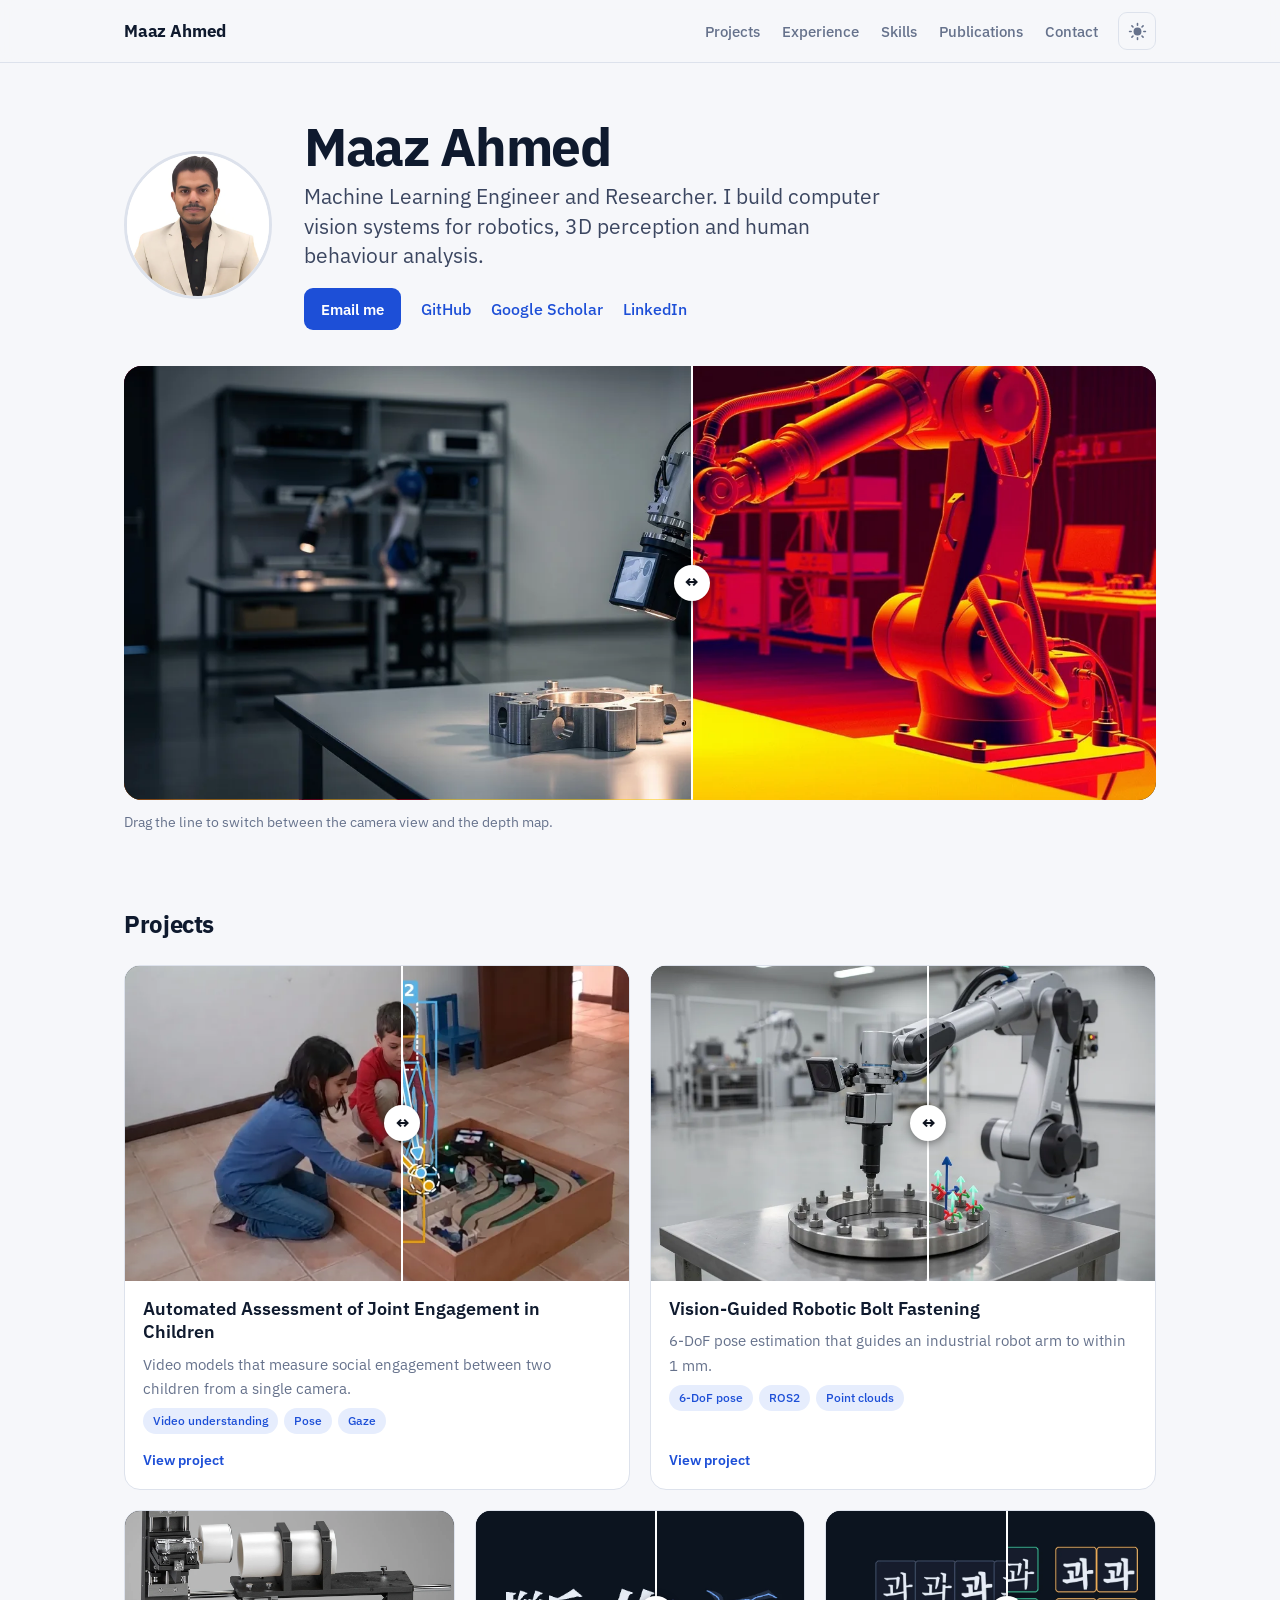
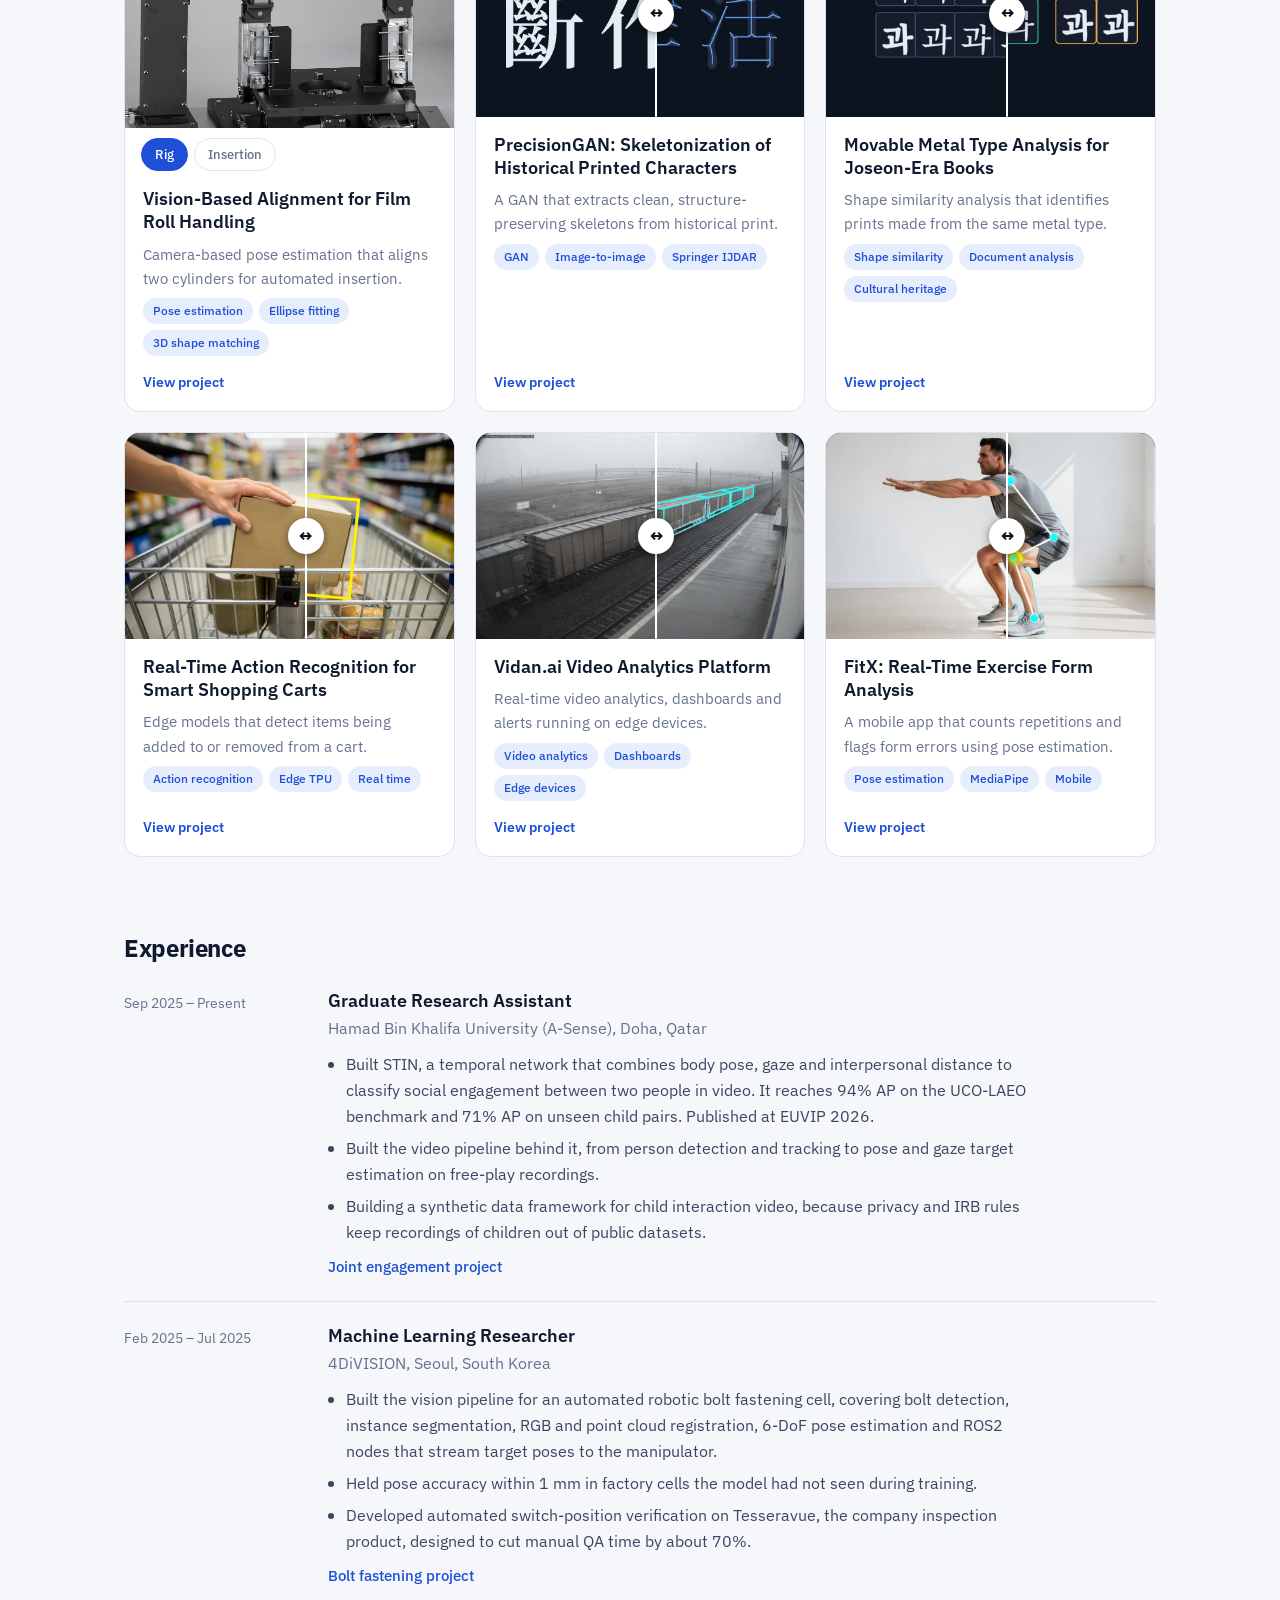
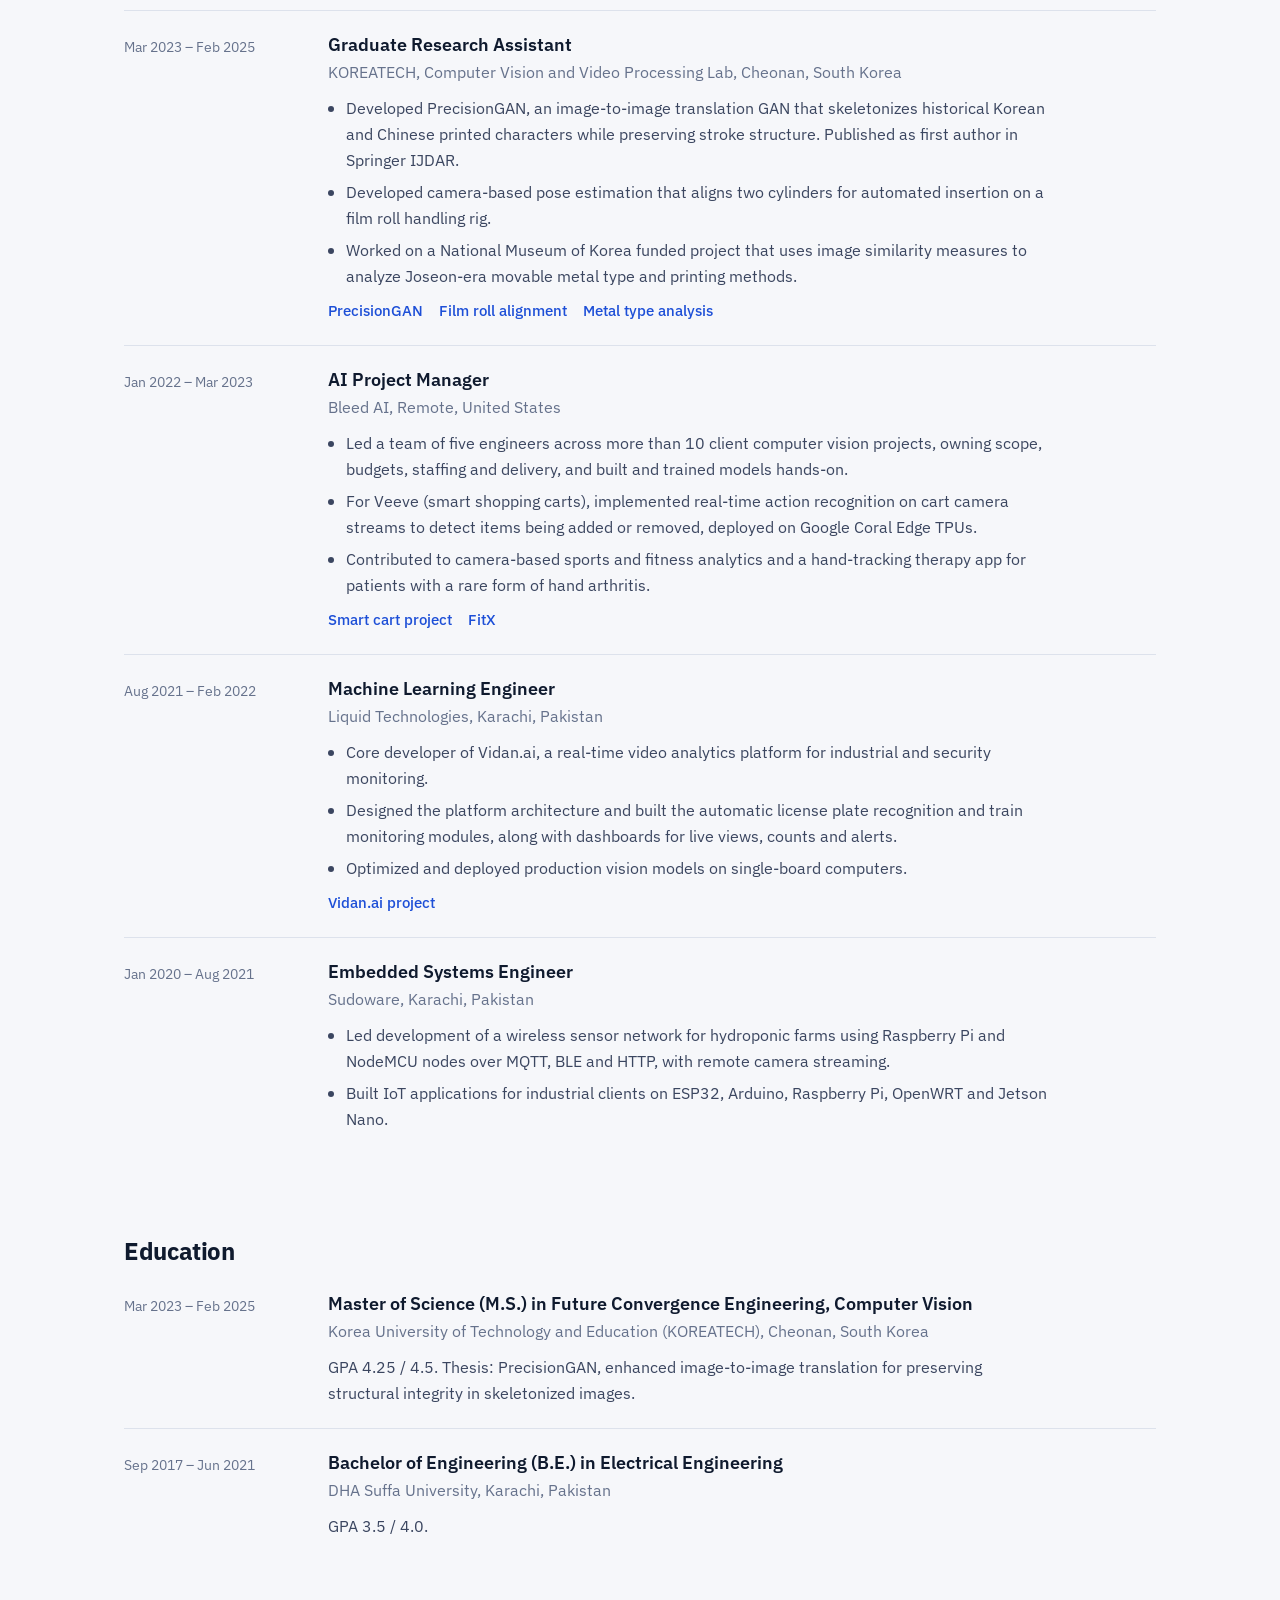
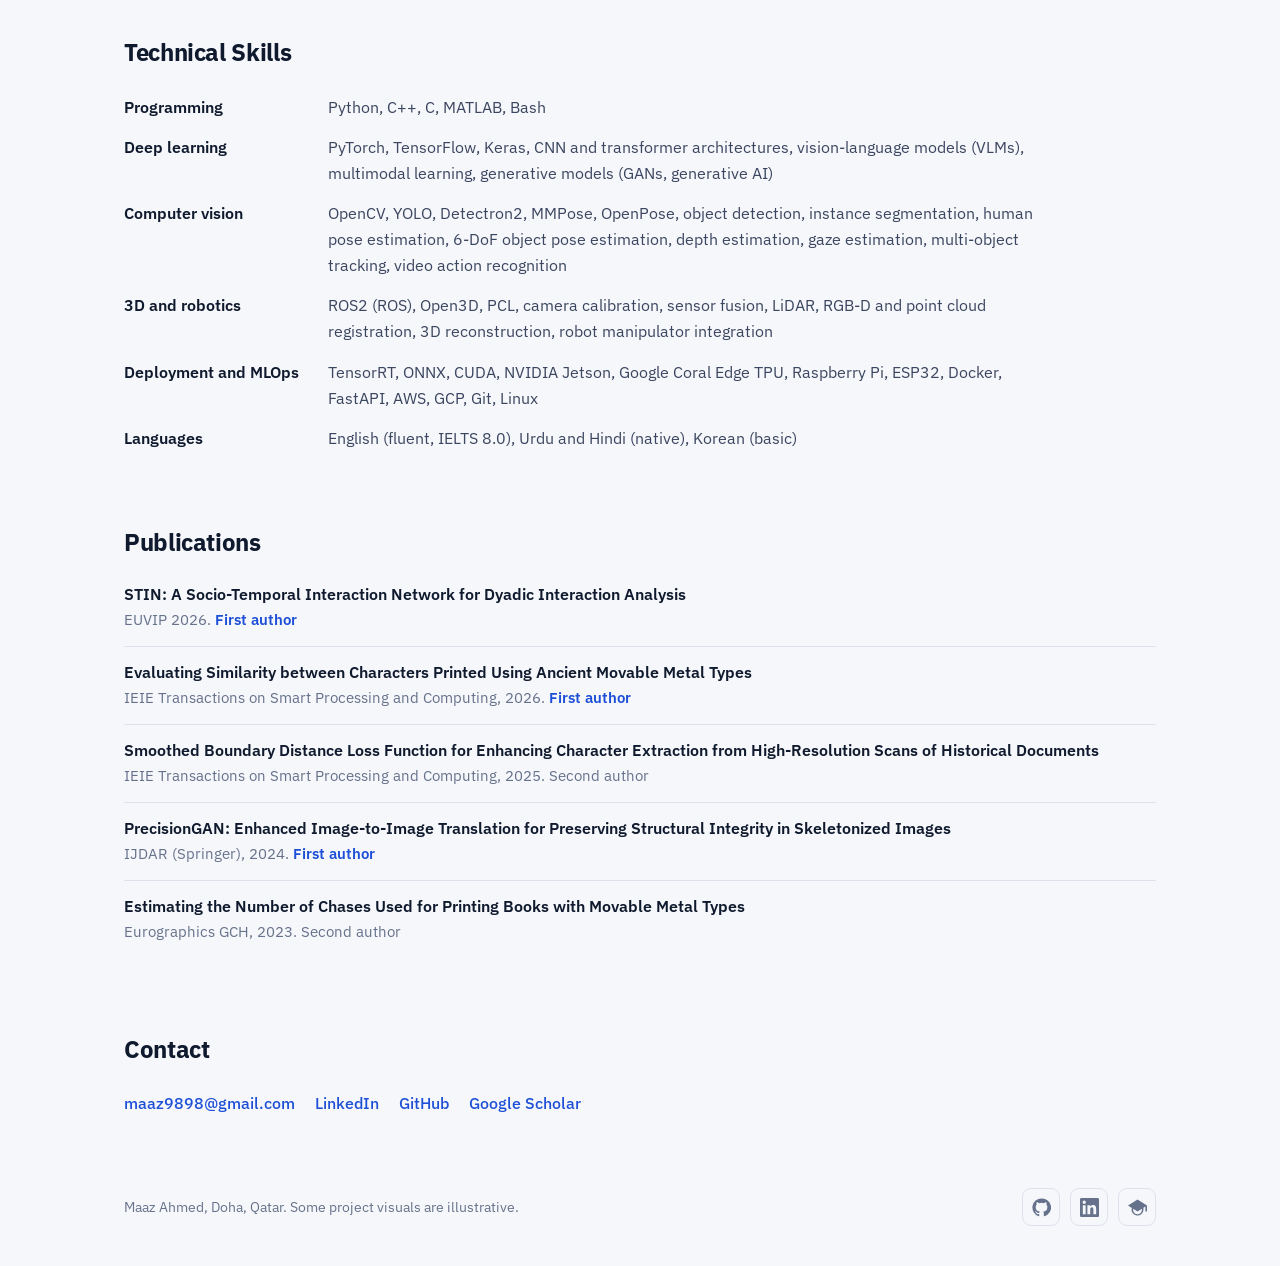
==== commit 728abfa1: "Order publications chronologically and correct IEIE paper year Co-Authored-By: Claude Fable 5.2 <nor" ====
--- a/index.html
+++ b/index.html
@@ -19,6 +19,14 @@
 <link href="https://fonts.googleapis.com/css2?family=IBM+Plex+Sans:ital,wght@0,400;0,500;0,600;0,700;1,400&display=swap" rel="stylesheet">
 <link rel="stylesheet" href="assets/site.css">
 <link rel="canonical" href="https://maaz9898.github.io/">
+<meta property="og:type" content="website">
+<meta property="og:title" content="Maaz Ahmed | Computer Vision and Robotics">
+<meta property="og:description" content="Maaz Ahmed is a machine learning engineer and researcher in computer vision, 3D perception and robotics. Projects, publications and contact.">
+<meta property="og:url" content="https://maaz9898.github.io/">
+<meta property="og:image" content="https://maaz9898.github.io/assets/og/home.jpg">
+<meta property="og:image:width" content="1200">
+<meta property="og:image:height" content="630">
+<meta name="twitter:card" content="summary_large_image">
 <script type="application/ld+json">{"@context":"https://schema.org","@type":"Person","name":"Maaz Ahmed","jobTitle":"Machine Learning Engineer and Researcher","email":"mailto:maaz9898@gmail.com","url":"https://maaz9898.github.io/","address":{"@type":"PostalAddress","addressLocality":"Doha","addressCountry":"QA"},"alumniOf":["Korea University of Technology and Education","DHA Suffa University"],"knowsAbout":["Computer vision","Deep learning","6-DoF pose estimation","3D perception","Robotics","ROS2","PyTorch","Video understanding"],"sameAs":["https://github.com/maaz9898","https://www.linkedin.com/in/maazahmed98","https://scholar.google.com/citations?user=TZpghL4AAAAJ"]}</script>
 </head>
 <body>
@@ -201,7 +209,7 @@
 
   <section id="publications">
     <h2>Publications</h2>
-    <ul class="pubs"><li><span class="t">STIN: A Socio-Temporal Interaction Network for Dyadic Interaction Analysis</span><span class="v">EUVIP 2026. <span class="me">First author</span></span></li><li><a class="t" href="https://link.springer.com/article/10.1007/s10032-024-00505-7">PrecisionGAN: Enhanced Image-to-Image Translation for Preserving Structural Integrity in Skeletonized Images</a><span class="v">IJDAR (Springer), 2024. <span class="me">First author</span></span></li><li><a class="t" href="http://journal.auric.kr/ieiespc/XmlViewer/f450827">Evaluating Similarity between Characters Printed Using Ancient Movable Metal Types</a><span class="v">IEIE Transactions on Smart Processing and Computing, 2025. <span class="me">First author</span></span></li><li><a class="t" href="https://paper.cricit.kr/user/search/site/ieie2018/cart_rdoc.asp?URL=files/filename%3Fnum%3D457024%26db%3DRD_R&dn=457024&db=RD_R&usernum=0&seid=">Smoothed Boundary Distance Loss Function for Enhancing Character Extraction from High-Resolution Scans of Historical Documents</a><span class="v">IEIE Transactions on Smart Processing and Computing, 2025. Second author</span></li><li><a class="t" href="https://diglib.eg.org/items/930f4c5d-f291-4cf6-868a-b03688164b69">Estimating the Number of Chases Used for Printing Books with Movable Metal Types</a><span class="v">Eurographics GCH, 2023. Second author</span></li></ul>
+    <ul class="pubs"><li><span class="t">STIN: A Socio-Temporal Interaction Network for Dyadic Interaction Analysis</span><span class="v">EUVIP 2026. <span class="me">First author</span></span></li><li><a class="t" href="http://journal.auric.kr/ieiespc/XmlViewer/f450827">Evaluating Similarity between Characters Printed Using Ancient Movable Metal Types</a><span class="v">IEIE Transactions on Smart Processing and Computing, 2026. <span class="me">First author</span></span></li><li><a class="t" href="https://paper.cricit.kr/user/search/site/ieie2018/cart_rdoc.asp?URL=files/filename%3Fnum%3D457024%26db%3DRD_R&dn=457024&db=RD_R&usernum=0&seid=">Smoothed Boundary Distance Loss Function for Enhancing Character Extraction from High-Resolution Scans of Historical Documents</a><span class="v">IEIE Transactions on Smart Processing and Computing, 2025. Second author</span></li><li><a class="t" href="https://link.springer.com/article/10.1007/s10032-024-00505-7">PrecisionGAN: Enhanced Image-to-Image Translation for Preserving Structural Integrity in Skeletonized Images</a><span class="v">IJDAR (Springer), 2024. <span class="me">First author</span></span></li><li><a class="t" href="https://diglib.eg.org/items/930f4c5d-f291-4cf6-868a-b03688164b69">Estimating the Number of Chases Used for Printing Books with Movable Metal Types</a><span class="v">Eurographics GCH, 2023. Second author</span></li></ul>
   </section>
 
   <section id="contact">
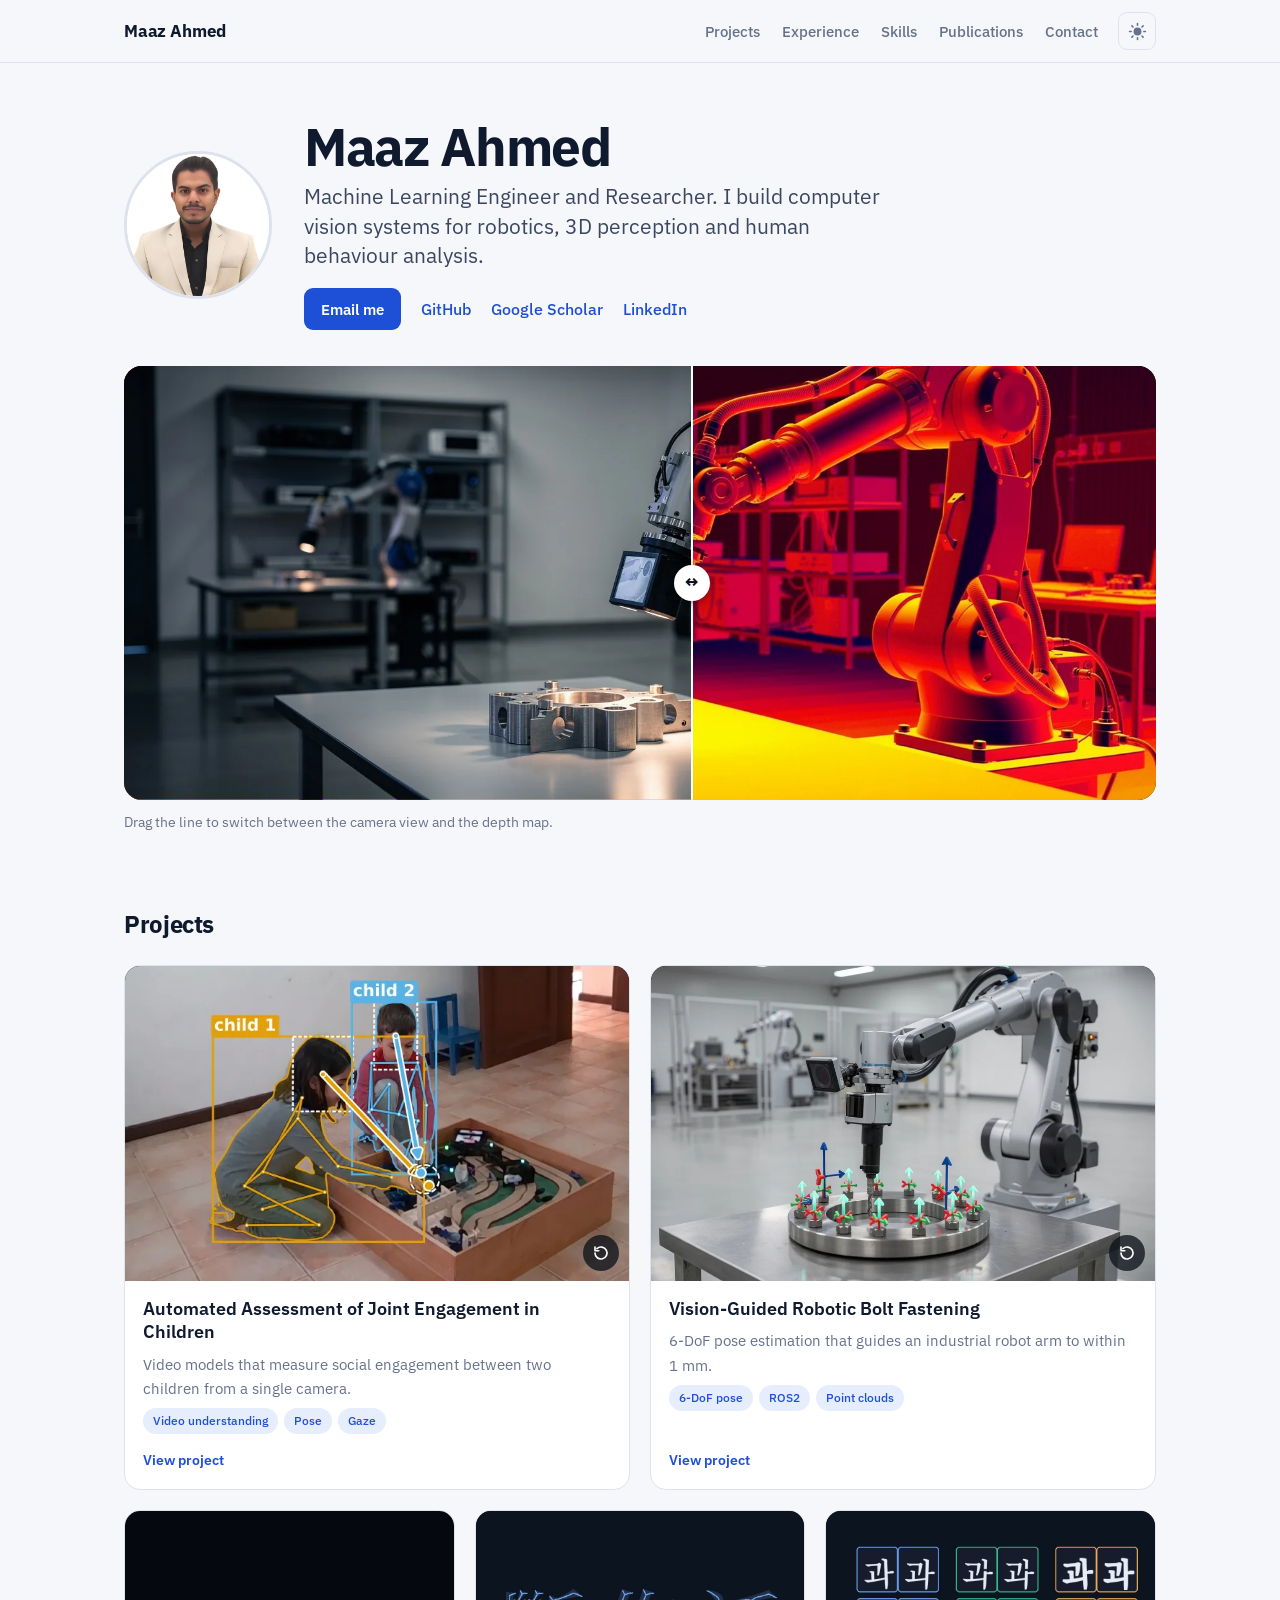
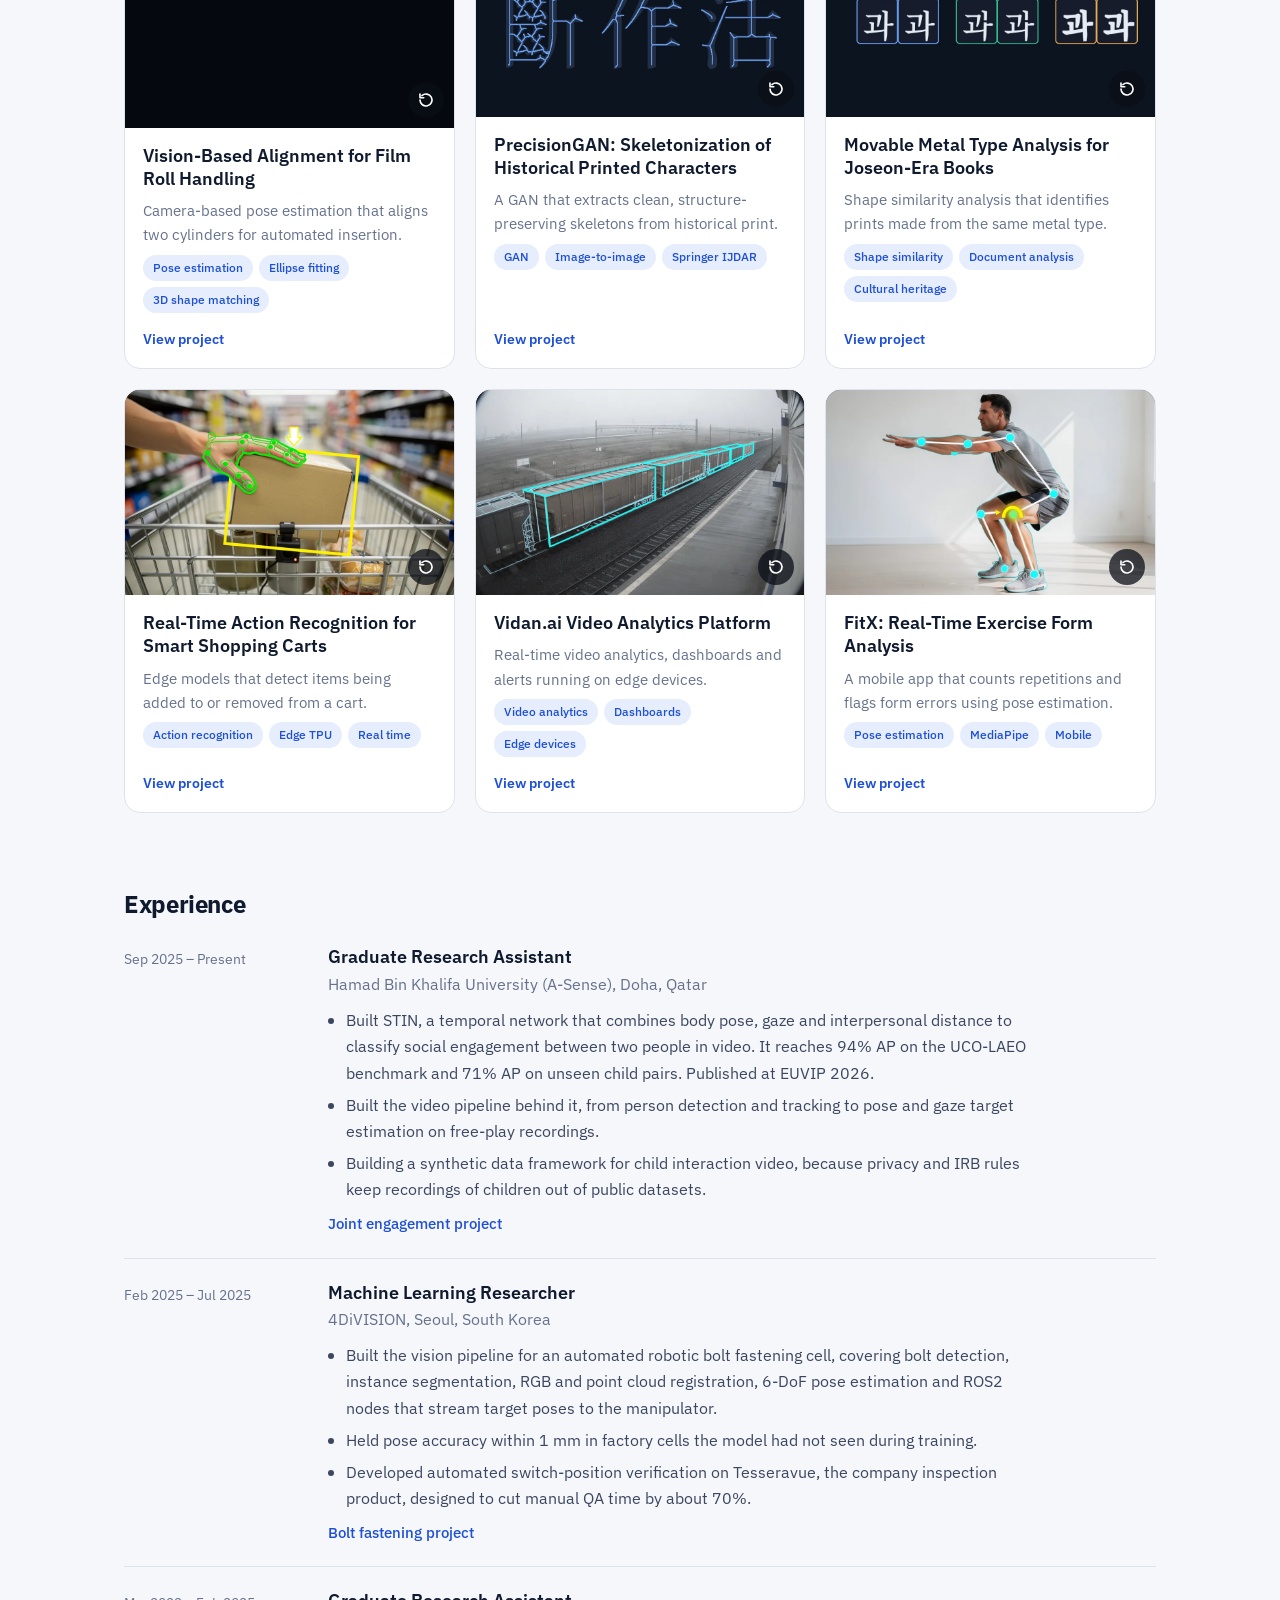
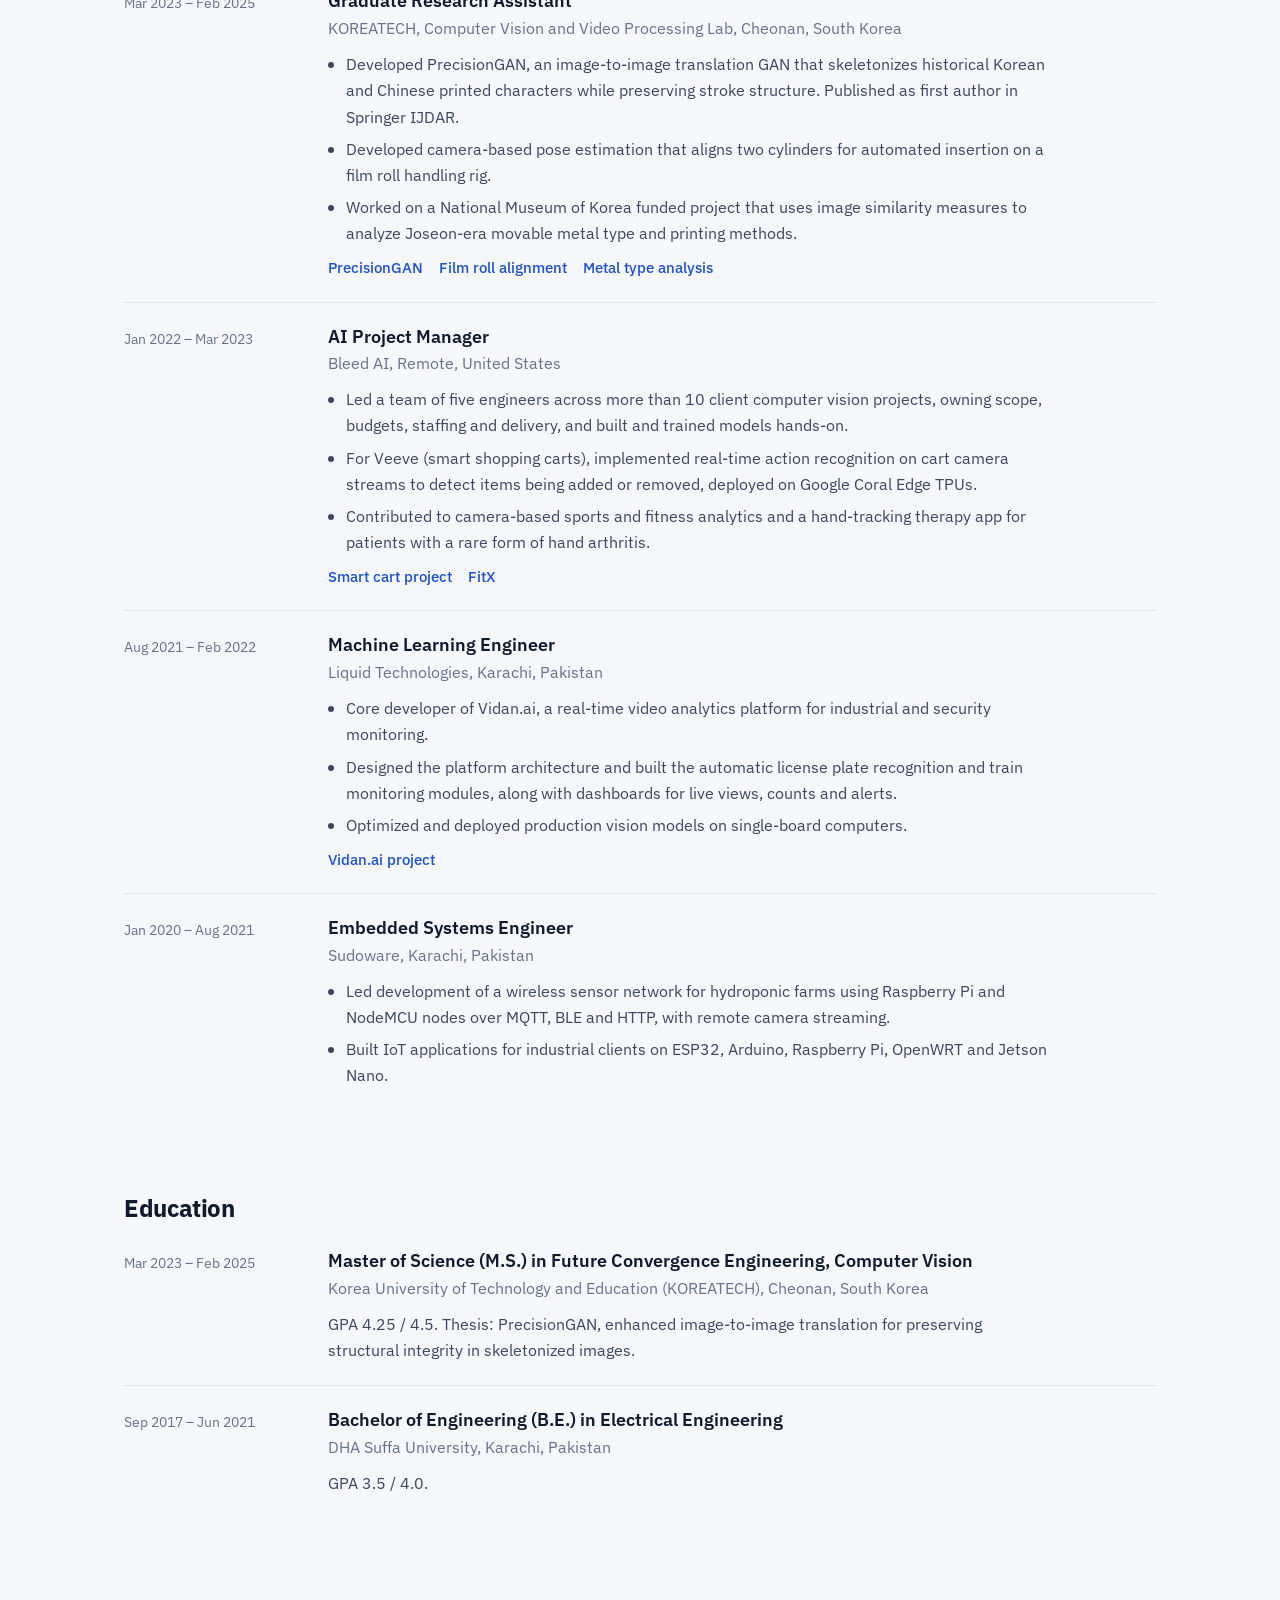
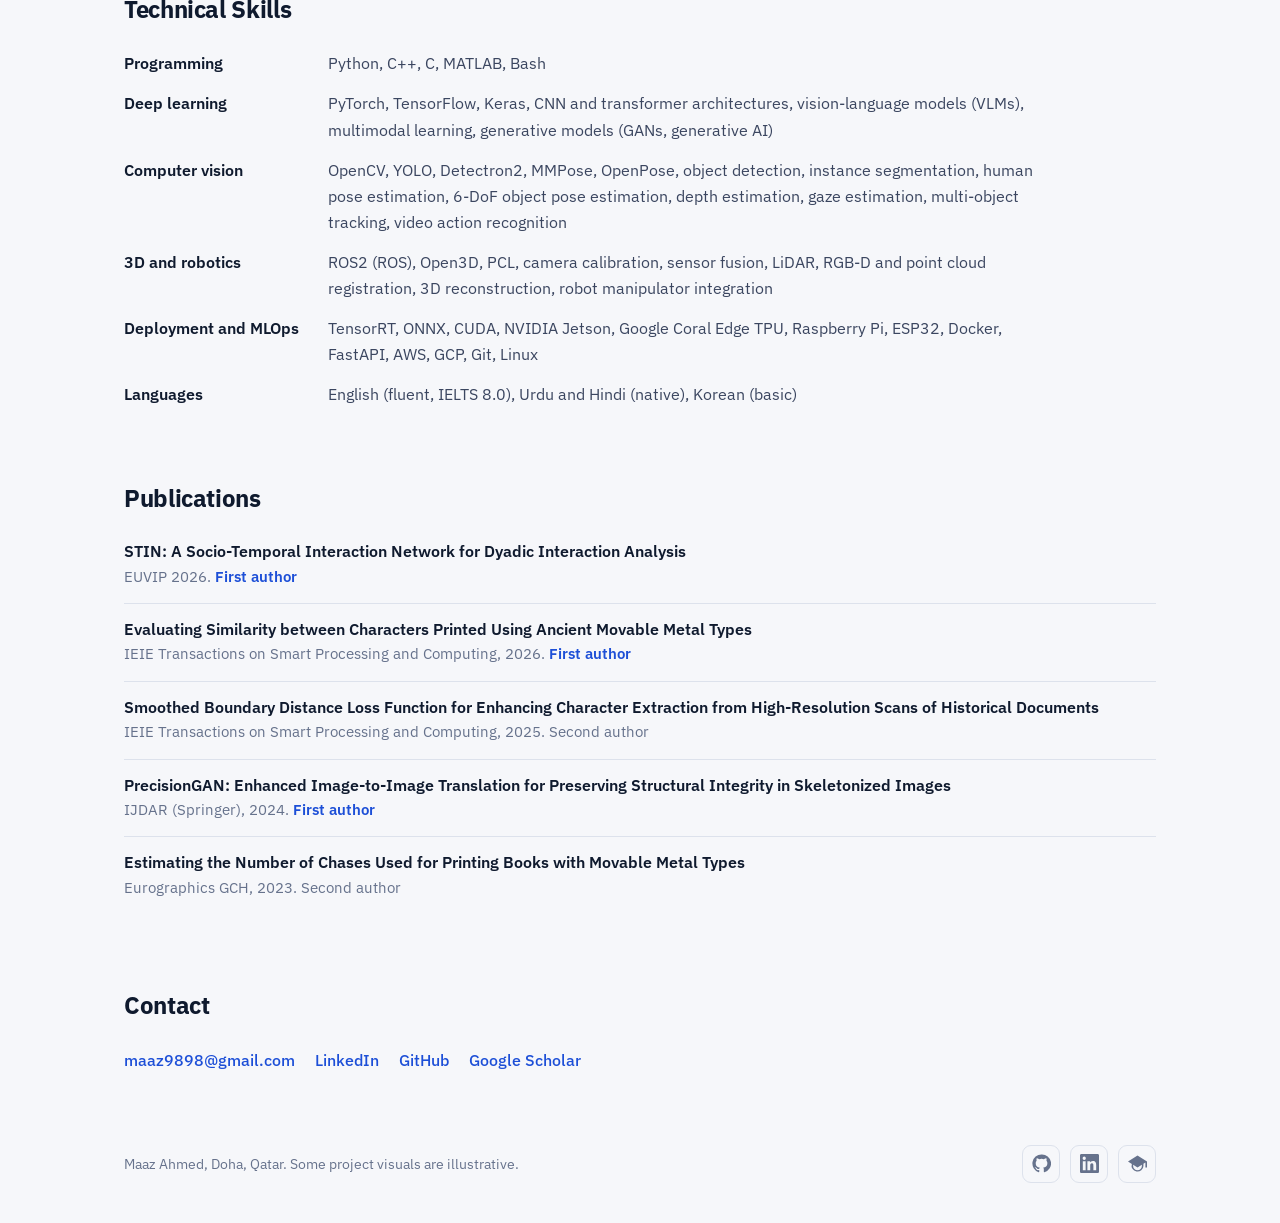
==== commit 25866b7a: "Play project clips once on view and replay on hover or tap Cards now use short clips that rest on th" ====
--- a/index.html
+++ b/index.html
@@ -64,7 +64,7 @@
     <h2>Projects</h2>
     <ul class="cards">
       <li class="card wide">
-        <div class="cmp" data-cmp style="--ar:16 / 10"><img src="assets/je_features.webp" alt="" loading="lazy"><img class="over" src="assets/je_frame.webp" alt="Two children at a toy box. Drag to reveal the detected skeletons and gaze" loading="lazy"><span class="handle" aria-hidden="true"></span><input type="range" min="0" max="100" value="55" aria-label="Drag to compare the camera view with the machine view"></div>
+        <div class="gif" data-gif style="--ar:16 / 10"><video poster="assets/engaged.webp" muted playsinline preload="none" aria-hidden="true"><source src="assets/engaged.mp4" type="video/mp4"><source src="assets/engaged.webm" type="video/webm"></video><img class="end" src="assets/je_features.webp" alt="Two children at a toy box, with the detected skeletons and gaze drawn over them" loading="lazy"><button class="replay" type="button" aria-label="Replay clip"><svg viewBox="0 0 24 24" width="18" height="18" aria-hidden="true"><path fill="none" stroke="currentColor" stroke-width="2.2" stroke-linecap="round" stroke-linejoin="round" d="M4 12a8 8 0 1 0 2.6-5.9M4 4v5h5"/></svg></button></div>
         <a class="body" href="projects/joint-engagement.html">
           <h3>Automated Assessment of Joint Engagement in Children</h3>
           <p>Video models that measure social engagement between two children from a single camera.</p>
@@ -73,7 +73,7 @@
         </a>
       </li>
       <li class="card wide">
-        <div class="cmp" data-cmp style="--ar:16 / 10"><img src="assets/bolt_pose.webp" alt="" loading="lazy"><img class="over" src="assets/bolt.webp" alt="A robot arm over a ring of bolts. Drag to reveal the estimated pose of each bolt" loading="lazy"><span class="handle" aria-hidden="true"></span><input type="range" min="0" max="100" value="55" aria-label="Drag to compare the camera view with the machine view"></div>
+        <div class="gif" data-gif style="--ar:16 / 10"><video poster="assets/bolt.webp" muted playsinline preload="none" aria-hidden="true"><source src="assets/bolt.mp4" type="video/mp4"><source src="assets/bolt.webm" type="video/webm"></video><img class="end" src="assets/bolt_pose.webp" alt="A robot arm over a ring of bolts, with the estimated pose of each bolt drawn on it" loading="lazy"><button class="replay" type="button" aria-label="Replay clip"><svg viewBox="0 0 24 24" width="18" height="18" aria-hidden="true"><path fill="none" stroke="currentColor" stroke-width="2.2" stroke-linecap="round" stroke-linejoin="round" d="M4 12a8 8 0 1 0 2.6-5.9M4 4v5h5"/></svg></button></div>
         <a class="body" href="projects/bolt-fastening.html">
           <h3>Vision-Guided Robotic Bolt Fastening</h3>
           <p>6-DoF pose estimation that guides an industrial robot arm to within 1 mm.</p>
@@ -82,7 +82,7 @@
         </a>
       </li>
       <li class="card">
-        <div class="tabs" data-tabs><div class="stage" style="--ar:1312 / 864"><img class="show" src="assets/cadreal.webp" alt="The alignment rig with a hollow white cylinder in clamps and a smaller cylinder beside it" loading="lazy"><video src="assets/insert.mp4" poster="assets/cadreal.webp" muted loop playsinline preload="none" aria-label="The smaller cylinder sliding into the hollow one"></video></div><div class="pills"><button type="button" aria-pressed="true">Rig</button><button type="button" aria-pressed="false">Insertion</button></div></div>
+        <div class="gif" data-gif style="--ar:1312 / 864"><video poster="assets/cadreal.webp" muted playsinline preload="none" aria-label="The alignment rig sliding the smaller cylinder into the hollow one"><source src="assets/insert.mp4" type="video/mp4"><source src="assets/insert.webm" type="video/webm"></video><button class="replay" type="button" aria-label="Replay clip"><svg viewBox="0 0 24 24" width="18" height="18" aria-hidden="true"><path fill="none" stroke="currentColor" stroke-width="2.2" stroke-linecap="round" stroke-linejoin="round" d="M4 12a8 8 0 1 0 2.6-5.9M4 4v5h5"/></svg></button></div>
         <a class="body" href="projects/film-roll.html">
           <h3>Vision-Based Alignment for Film Roll Handling</h3>
           <p>Camera-based pose estimation that aligns two cylinders for automated insertion.</p>
@@ -91,7 +91,7 @@
         </a>
       </li>
       <li class="card">
-        <div class="cmp" data-cmp style="--ar:16 / 10"><img src="assets/sk_after.webp" alt="" loading="lazy"><img class="over" src="assets/sk_before.webp" alt="Three printed characters. Drag to reveal their skeletons" loading="lazy"><span class="handle" aria-hidden="true"></span><input type="range" min="0" max="100" value="55" aria-label="Drag to compare the camera view with the machine view"></div>
+        <div class="gif" data-gif style="--ar:16 / 10"><video poster="assets/sk_before.webp" muted playsinline preload="none" aria-hidden="true"><source src="assets/skeleton.mp4" type="video/mp4"><source src="assets/skeleton.webm" type="video/webm"></video><img class="end" src="assets/sk_after.webp" alt="Three printed characters reduced to their skeletons" loading="lazy"><button class="replay" type="button" aria-label="Replay clip"><svg viewBox="0 0 24 24" width="18" height="18" aria-hidden="true"><path fill="none" stroke="currentColor" stroke-width="2.2" stroke-linecap="round" stroke-linejoin="round" d="M4 12a8 8 0 1 0 2.6-5.9M4 4v5h5"/></svg></button></div>
         <a class="body" href="projects/precisiongan.html">
           <h3>PrecisionGAN: Skeletonization of Historical Printed Characters</h3>
           <p>A GAN that extracts clean, structure-preserving skeletons from historical print.</p>
@@ -100,7 +100,7 @@
         </a>
       </li>
       <li class="card">
-        <div class="cmp" data-cmp style="--ar:16 / 10"><img src="assets/mt_after.webp" alt="" loading="lazy"><img class="over" src="assets/mt_before.webp" alt="Twelve prints of one character. Drag to reveal them grouped by metal type" loading="lazy"><span class="handle" aria-hidden="true"></span><input type="range" min="0" max="100" value="55" aria-label="Drag to compare the camera view with the machine view"></div>
+        <div class="gif" data-gif style="--ar:16 / 10"><video poster="assets/mt_before.webp" muted playsinline preload="none" aria-hidden="true"><source src="assets/metaltype.mp4" type="video/mp4"><source src="assets/metaltype.webm" type="video/webm"></video><img class="end" src="assets/mt_after.webp" alt="Twelve prints of one character grouped by the metal type that printed them" loading="lazy"><button class="replay" type="button" aria-label="Replay clip"><svg viewBox="0 0 24 24" width="18" height="18" aria-hidden="true"><path fill="none" stroke="currentColor" stroke-width="2.2" stroke-linecap="round" stroke-linejoin="round" d="M4 12a8 8 0 1 0 2.6-5.9M4 4v5h5"/></svg></button></div>
         <a class="body" href="projects/metal-type.html">
           <h3>Movable Metal Type Analysis for Joseon-Era Books</h3>
           <p>Shape similarity analysis that identifies prints made from the same metal type.</p>
@@ -109,7 +109,7 @@
         </a>
       </li>
       <li class="card">
-        <div class="cmp" data-cmp style="--ar:16 / 10"><img src="assets/veeve_det.webp" alt="" loading="lazy"><img class="over" src="assets/veeve.webp" alt="A hand placing a box into a cart. Drag to reveal what the model detects" loading="lazy"><span class="handle" aria-hidden="true"></span><input type="range" min="0" max="100" value="55" aria-label="Drag to compare the camera view with the machine view"></div>
+        <div class="gif" data-gif style="--ar:16 / 10"><video poster="assets/veeve.webp" muted playsinline preload="none" aria-hidden="true"><source src="assets/veeve.mp4" type="video/mp4"><source src="assets/veeve.webm" type="video/webm"></video><img class="end" src="assets/veeve_det.webp" alt="A hand placing a box into a cart, with the detected hand and item outlined" loading="lazy"><button class="replay" type="button" aria-label="Replay clip"><svg viewBox="0 0 24 24" width="18" height="18" aria-hidden="true"><path fill="none" stroke="currentColor" stroke-width="2.2" stroke-linecap="round" stroke-linejoin="round" d="M4 12a8 8 0 1 0 2.6-5.9M4 4v5h5"/></svg></button></div>
         <a class="body" href="projects/smart-cart.html">
           <h3>Real-Time Action Recognition for Smart Shopping Carts</h3>
           <p>Edge models that detect items being added to or removed from a cart.</p>
@@ -118,7 +118,7 @@
         </a>
       </li>
       <li class="card">
-        <div class="cmp" data-cmp style="--ar:16 / 10"><img src="assets/vidan_det.webp" alt="" loading="lazy"><img class="over" src="assets/vidan.webp" alt="A freight train passing a platform. Drag to reveal the detected wagons" loading="lazy"><span class="handle" aria-hidden="true"></span><input type="range" min="0" max="100" value="55" aria-label="Drag to compare the camera view with the machine view"></div>
+        <div class="gif" data-gif style="--ar:16 / 10"><video poster="assets/vidan.webp" muted playsinline preload="none" aria-hidden="true"><source src="assets/vidan.mp4" type="video/mp4"><source src="assets/vidan.webm" type="video/webm"></video><img class="end" src="assets/vidan_det.webp" alt="A freight train passing a platform, with each wagon boxed" loading="lazy"><button class="replay" type="button" aria-label="Replay clip"><svg viewBox="0 0 24 24" width="18" height="18" aria-hidden="true"><path fill="none" stroke="currentColor" stroke-width="2.2" stroke-linecap="round" stroke-linejoin="round" d="M4 12a8 8 0 1 0 2.6-5.9M4 4v5h5"/></svg></button></div>
         <a class="body" href="projects/vidan.html">
           <h3>Vidan.ai Video Analytics Platform</h3>
           <p>Real-time video analytics, dashboards and alerts running on edge devices.</p>
@@ -127,7 +127,7 @@
         </a>
       </li>
       <li class="card">
-        <div class="cmp" data-cmp style="--ar:16 / 10"><img src="assets/fitx_pose.webp" alt="" loading="lazy"><img class="over" src="assets/fitx_photo.webp" alt="A man at the bottom of a squat. Drag to reveal the detected body keypoints and knee angle" loading="lazy"><span class="handle" aria-hidden="true"></span><input type="range" min="0" max="100" value="55" aria-label="Drag to compare the camera view with the machine view"></div>
+        <div class="gif" data-gif style="--ar:16 / 10"><video poster="assets/fitx_photo.webp" muted playsinline preload="none" aria-hidden="true"><source src="assets/fitx_squat.mp4" type="video/mp4"><source src="assets/fitx_squat.webm" type="video/webm"></video><img class="end" src="assets/fitx_pose.webp" alt="A man at the bottom of a squat, with body keypoints and the knee angle drawn on him" loading="lazy"><button class="replay" type="button" aria-label="Replay clip"><svg viewBox="0 0 24 24" width="18" height="18" aria-hidden="true"><path fill="none" stroke="currentColor" stroke-width="2.2" stroke-linecap="round" stroke-linejoin="round" d="M4 12a8 8 0 1 0 2.6-5.9M4 4v5h5"/></svg></button></div>
         <a class="body" href="projects/fitx.html">
           <h3>FitX: Real-Time Exercise Form Analysis</h3>
           <p>A mobile app that counts repetitions and flags form errors using pose estimation.</p>
--- a/assets/site.css
+++ b/assets/site.css
@@ -63,6 +63,17 @@
 .cmp.glide { transition: --pos .9s ease; }
 @property --pos { syntax: "<percentage>"; inherits: true; initial-value: 55%; }
 .herowrap .cmp { border-radius: 18px; }
+/* Clips that behave like GIFs: play once when seen, rest on a still, replay on hover or tap. */
+.gif { position: relative; overflow: hidden; aspect-ratio: var(--ar, 16 / 10); background: #05080e; cursor: pointer; -webkit-tap-highlight-color: transparent; }
+.gif video, .gif .end { position: absolute; inset: 0; width: 100%; height: 100%; object-fit: cover; display: block; }
+.gif .end { transition: opacity .45s ease; }
+.gif.playing .end { opacity: 0; }
+.replay { position: absolute; right: 10px; bottom: 10px; z-index: 3; width: 36px; height: 36px; padding: 0; border: 0; border-radius: 50%; background: rgba(10, 14, 22, .74); color: #fff; display: grid; place-items: center; cursor: pointer; opacity: 1; transition: opacity .2s, background .15s; }
+.replay:hover { background: var(--accent); color: var(--accent-ink); }
+.playing > .replay { opacity: 0; pointer-events: none; }
+.once { position: relative; cursor: pointer; }
+figure.clip.once > .replay { bottom: auto; top: 10px; }
+@media (prefers-reduced-motion: reduce) { .gif .end, .replay { transition: none; } }
 .hint { margin: 10px 0 0; color: var(--muted); font-size: .9rem; }
 
 /* FitX demo */
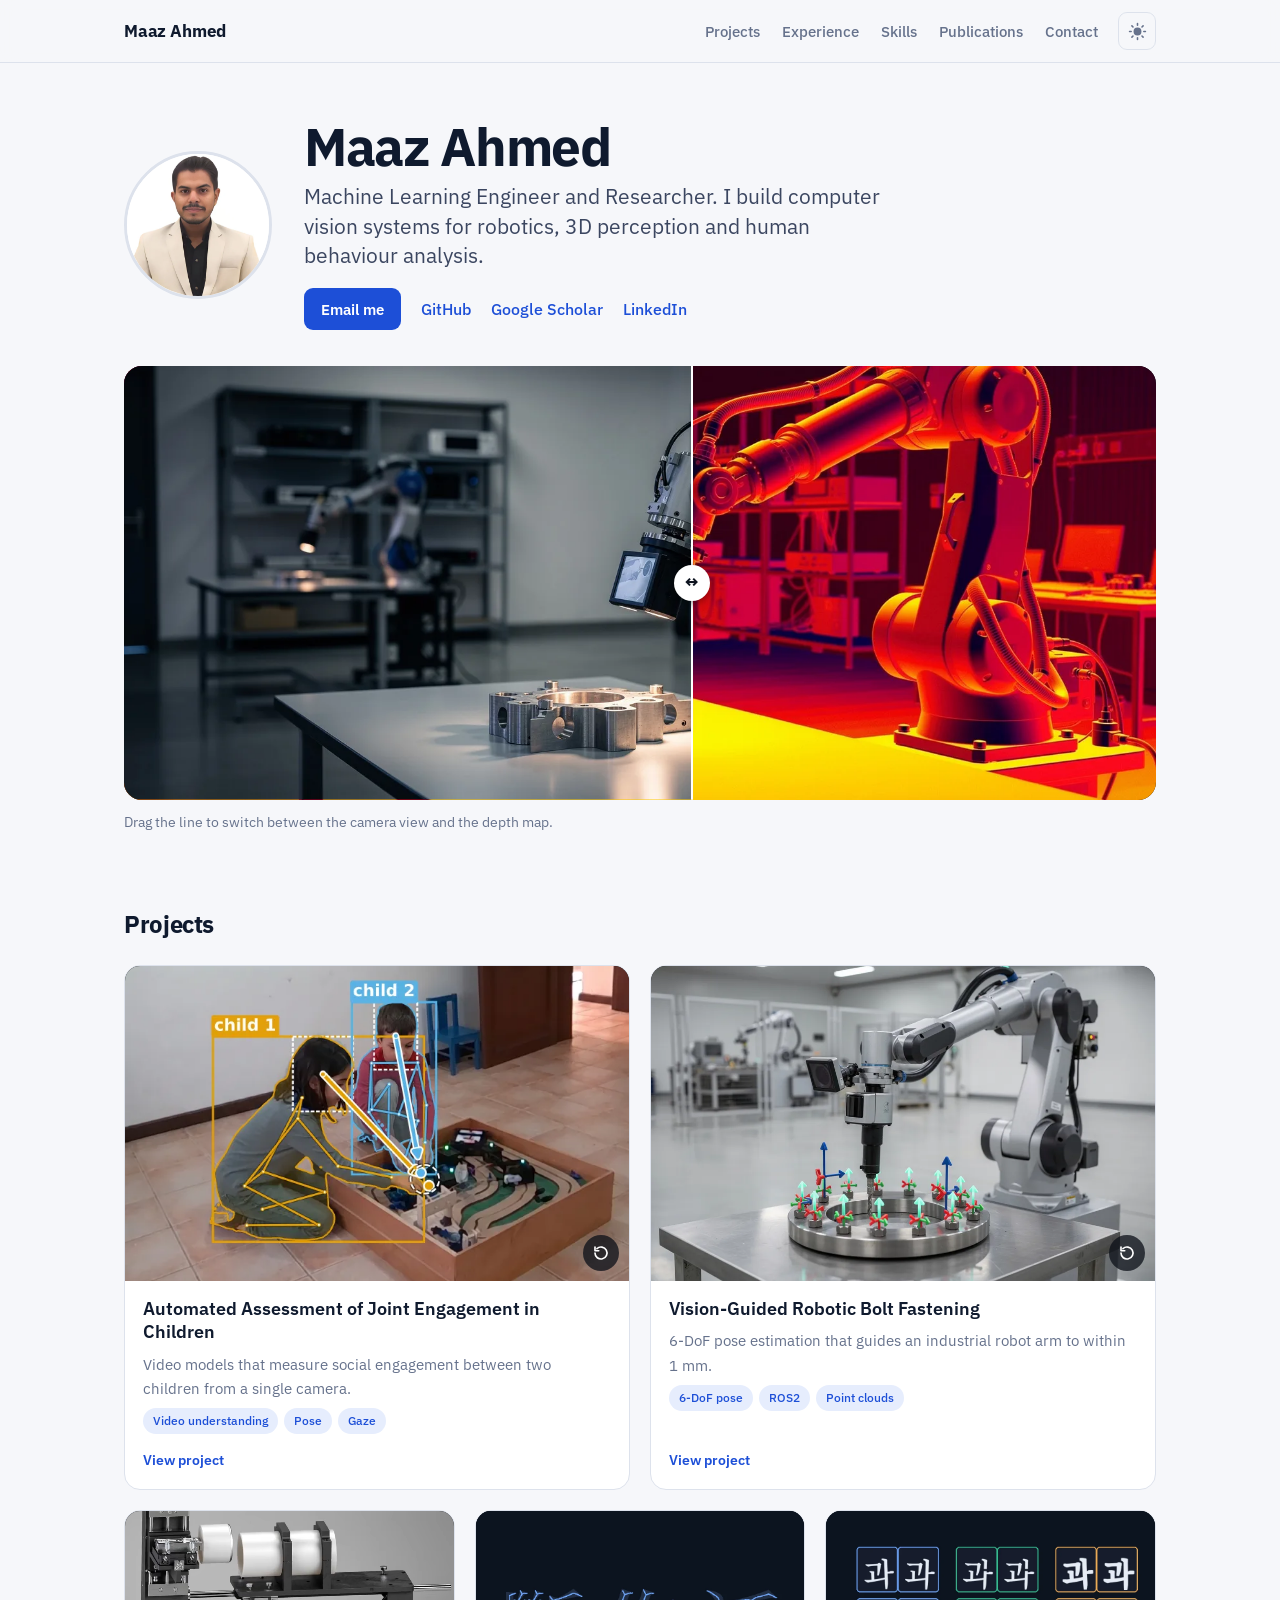
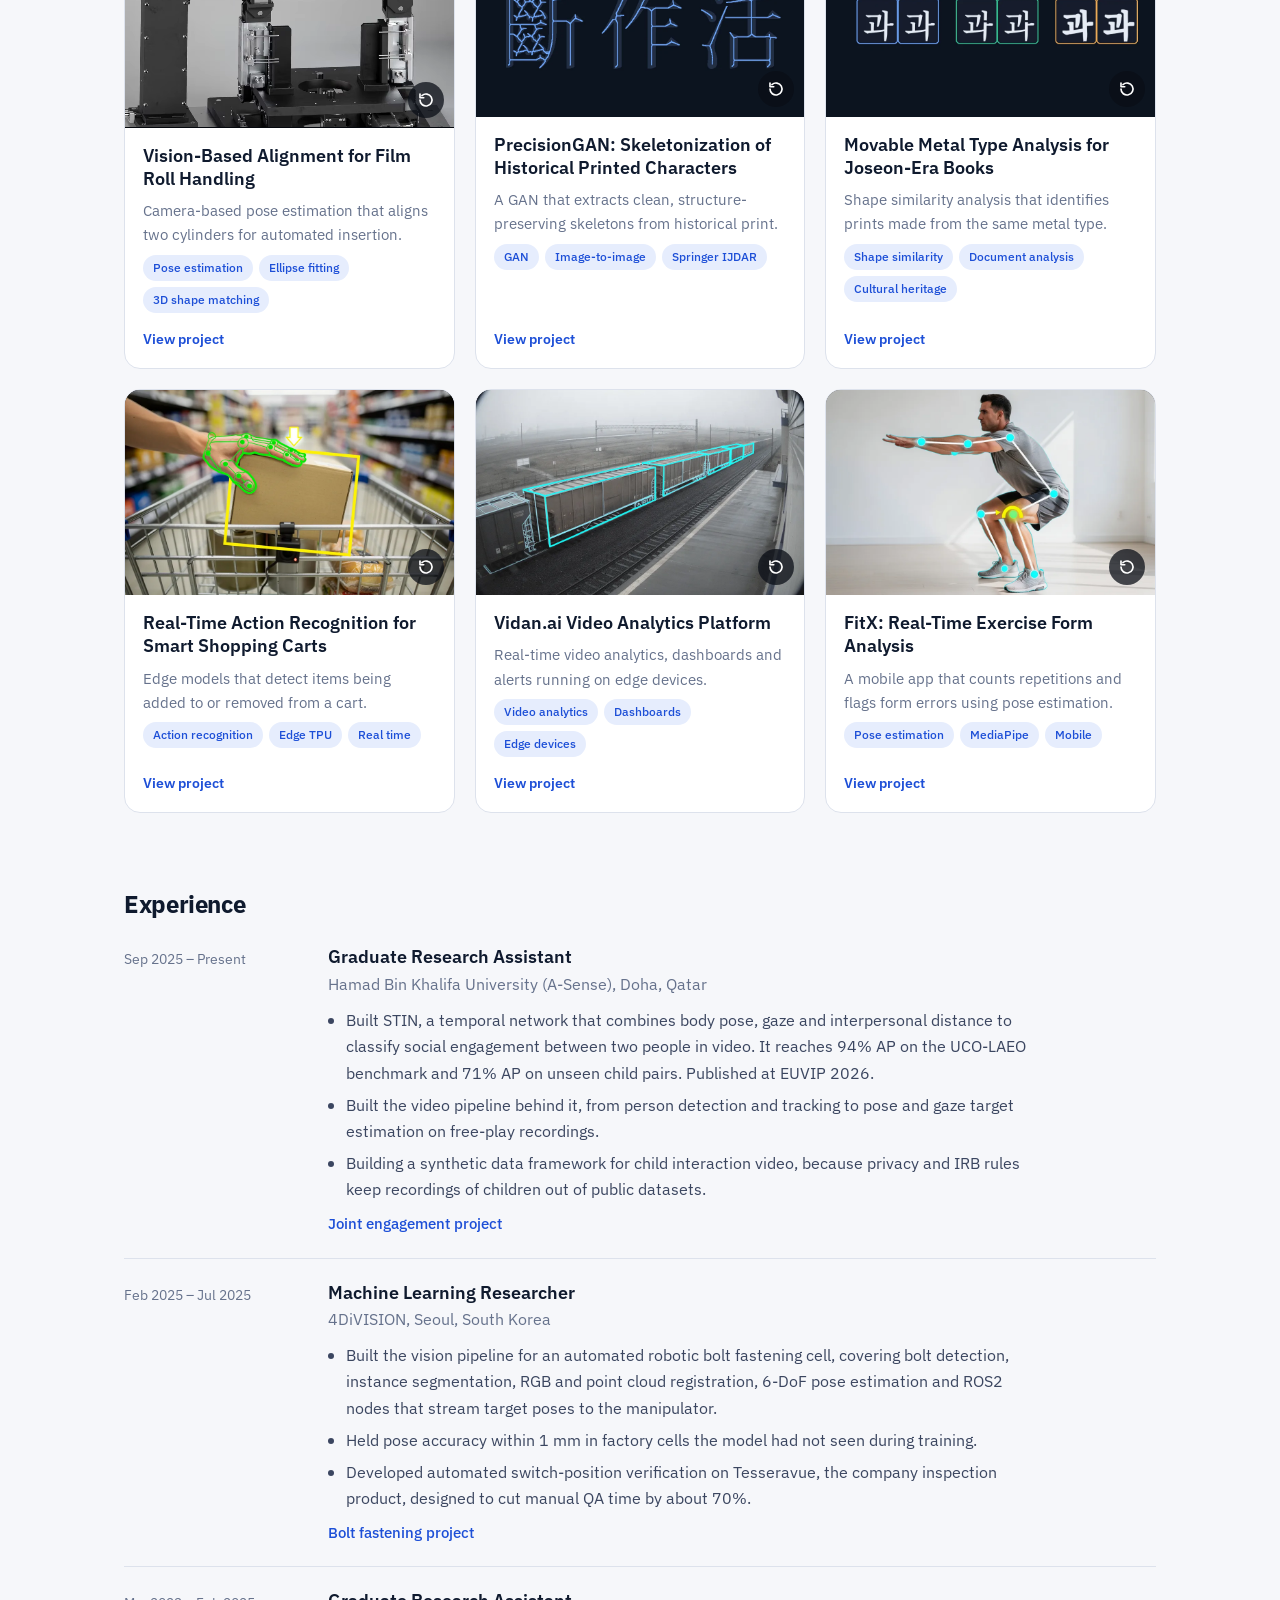
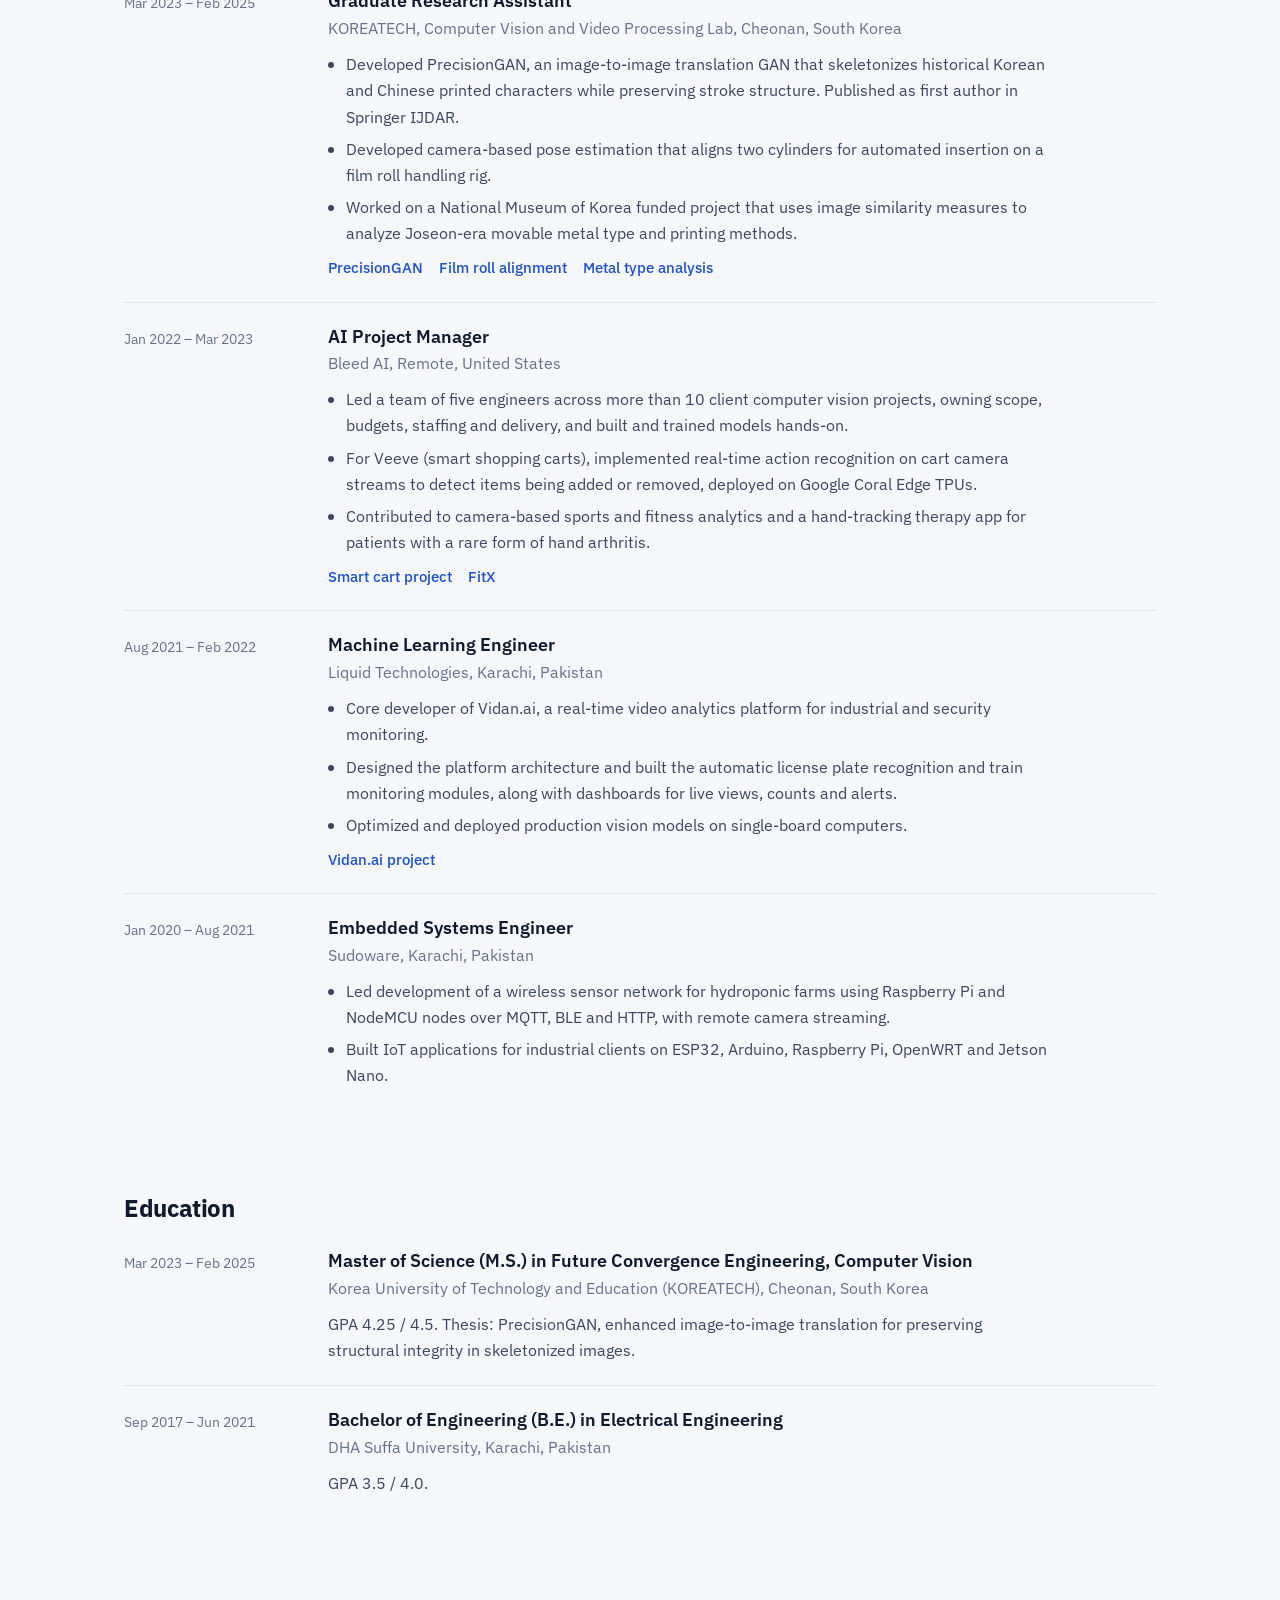
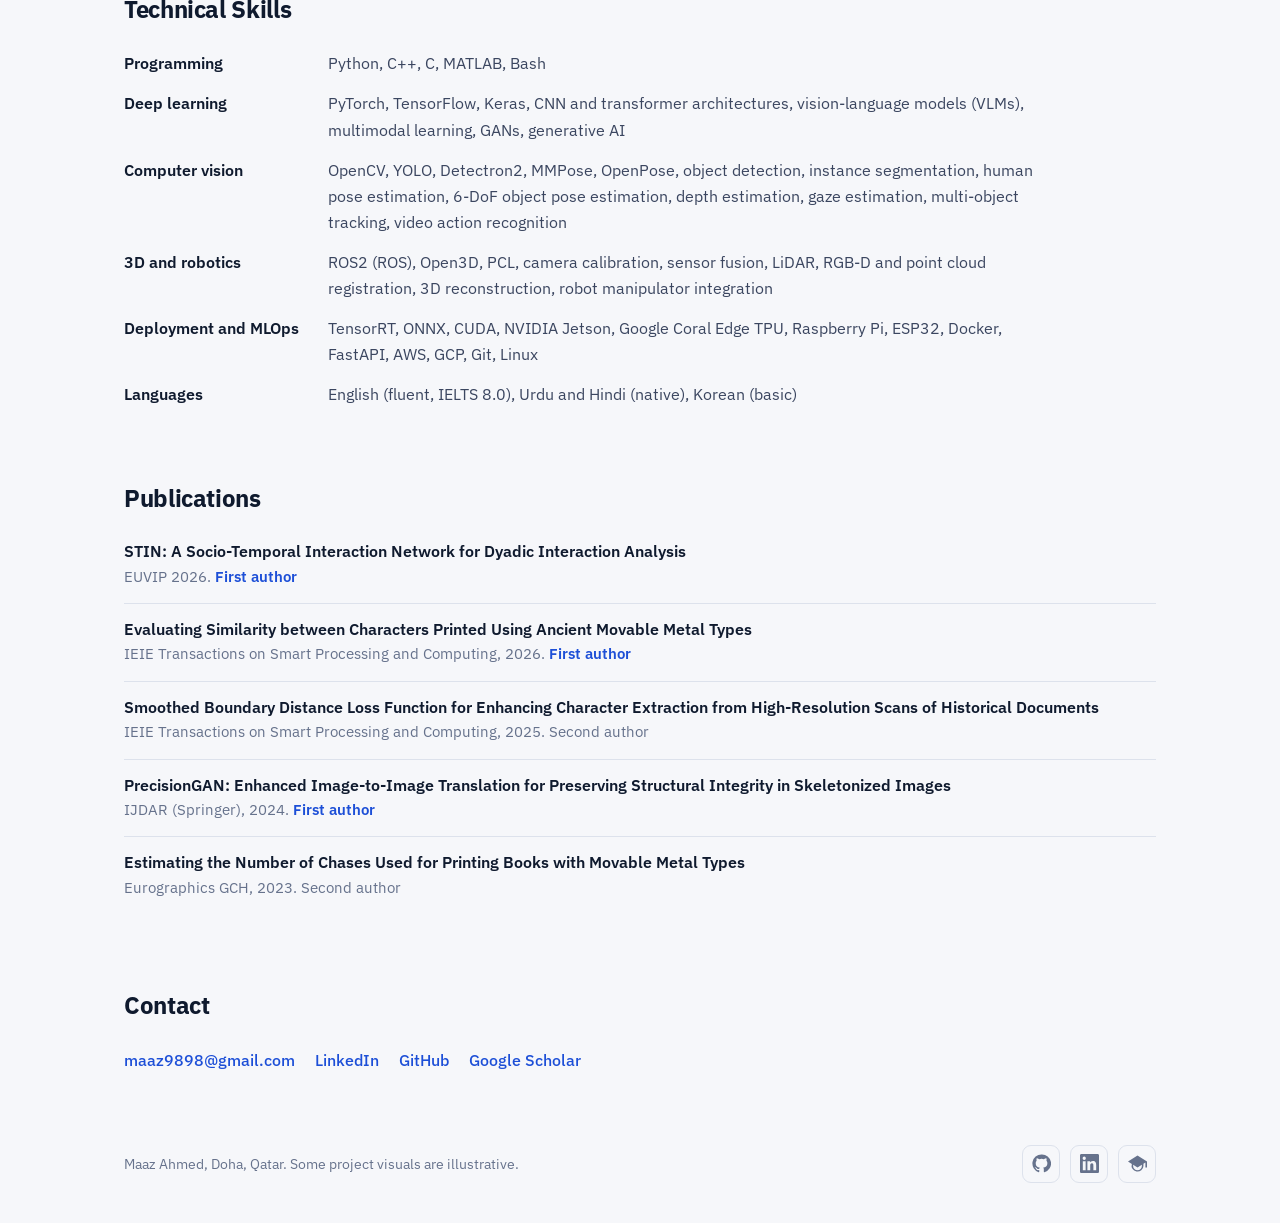
==== commit 15631f73: "Tidy deep learning skills wording Co-Authored-By: Claude Fable 5.2 <noreply@anthropic.com> Claude-Se" ====
--- a/index.html
+++ b/index.html
@@ -204,7 +204,7 @@
 
   <section id="skills">
     <h2>Technical Skills</h2>
-    <dl class="skills"><div><dt>Programming</dt><dd>Python, C++, C, MATLAB, Bash</dd></div><div><dt>Deep learning</dt><dd>PyTorch, TensorFlow, Keras, CNN and transformer architectures, vision-language models (VLMs), multimodal learning, generative models (GANs, generative AI)</dd></div><div><dt>Computer vision</dt><dd>OpenCV, YOLO, Detectron2, MMPose, OpenPose, object detection, instance segmentation, human pose estimation, 6-DoF object pose estimation, depth estimation, gaze estimation, multi-object tracking, video action recognition</dd></div><div><dt>3D and robotics</dt><dd>ROS2 (ROS), Open3D, PCL, camera calibration, sensor fusion, LiDAR, RGB-D and point cloud registration, 3D reconstruction, robot manipulator integration</dd></div><div><dt>Deployment and MLOps</dt><dd>TensorRT, ONNX, CUDA, NVIDIA Jetson, Google Coral Edge TPU, Raspberry Pi, ESP32, Docker, FastAPI, AWS, GCP, Git, Linux</dd></div><div><dt>Languages</dt><dd>English (fluent, IELTS 8.0), Urdu and Hindi (native), Korean (basic)</dd></div></dl>
+    <dl class="skills"><div><dt>Programming</dt><dd>Python, C++, C, MATLAB, Bash</dd></div><div><dt>Deep learning</dt><dd>PyTorch, TensorFlow, Keras, CNN and transformer architectures, vision-language models (VLMs), multimodal learning, GANs, generative AI</dd></div><div><dt>Computer vision</dt><dd>OpenCV, YOLO, Detectron2, MMPose, OpenPose, object detection, instance segmentation, human pose estimation, 6-DoF object pose estimation, depth estimation, gaze estimation, multi-object tracking, video action recognition</dd></div><div><dt>3D and robotics</dt><dd>ROS2 (ROS), Open3D, PCL, camera calibration, sensor fusion, LiDAR, RGB-D and point cloud registration, 3D reconstruction, robot manipulator integration</dd></div><div><dt>Deployment and MLOps</dt><dd>TensorRT, ONNX, CUDA, NVIDIA Jetson, Google Coral Edge TPU, Raspberry Pi, ESP32, Docker, FastAPI, AWS, GCP, Git, Linux</dd></div><div><dt>Languages</dt><dd>English (fluent, IELTS 8.0), Urdu and Hindi (native), Korean (basic)</dd></div></dl>
   </section>
 
   <section id="publications">
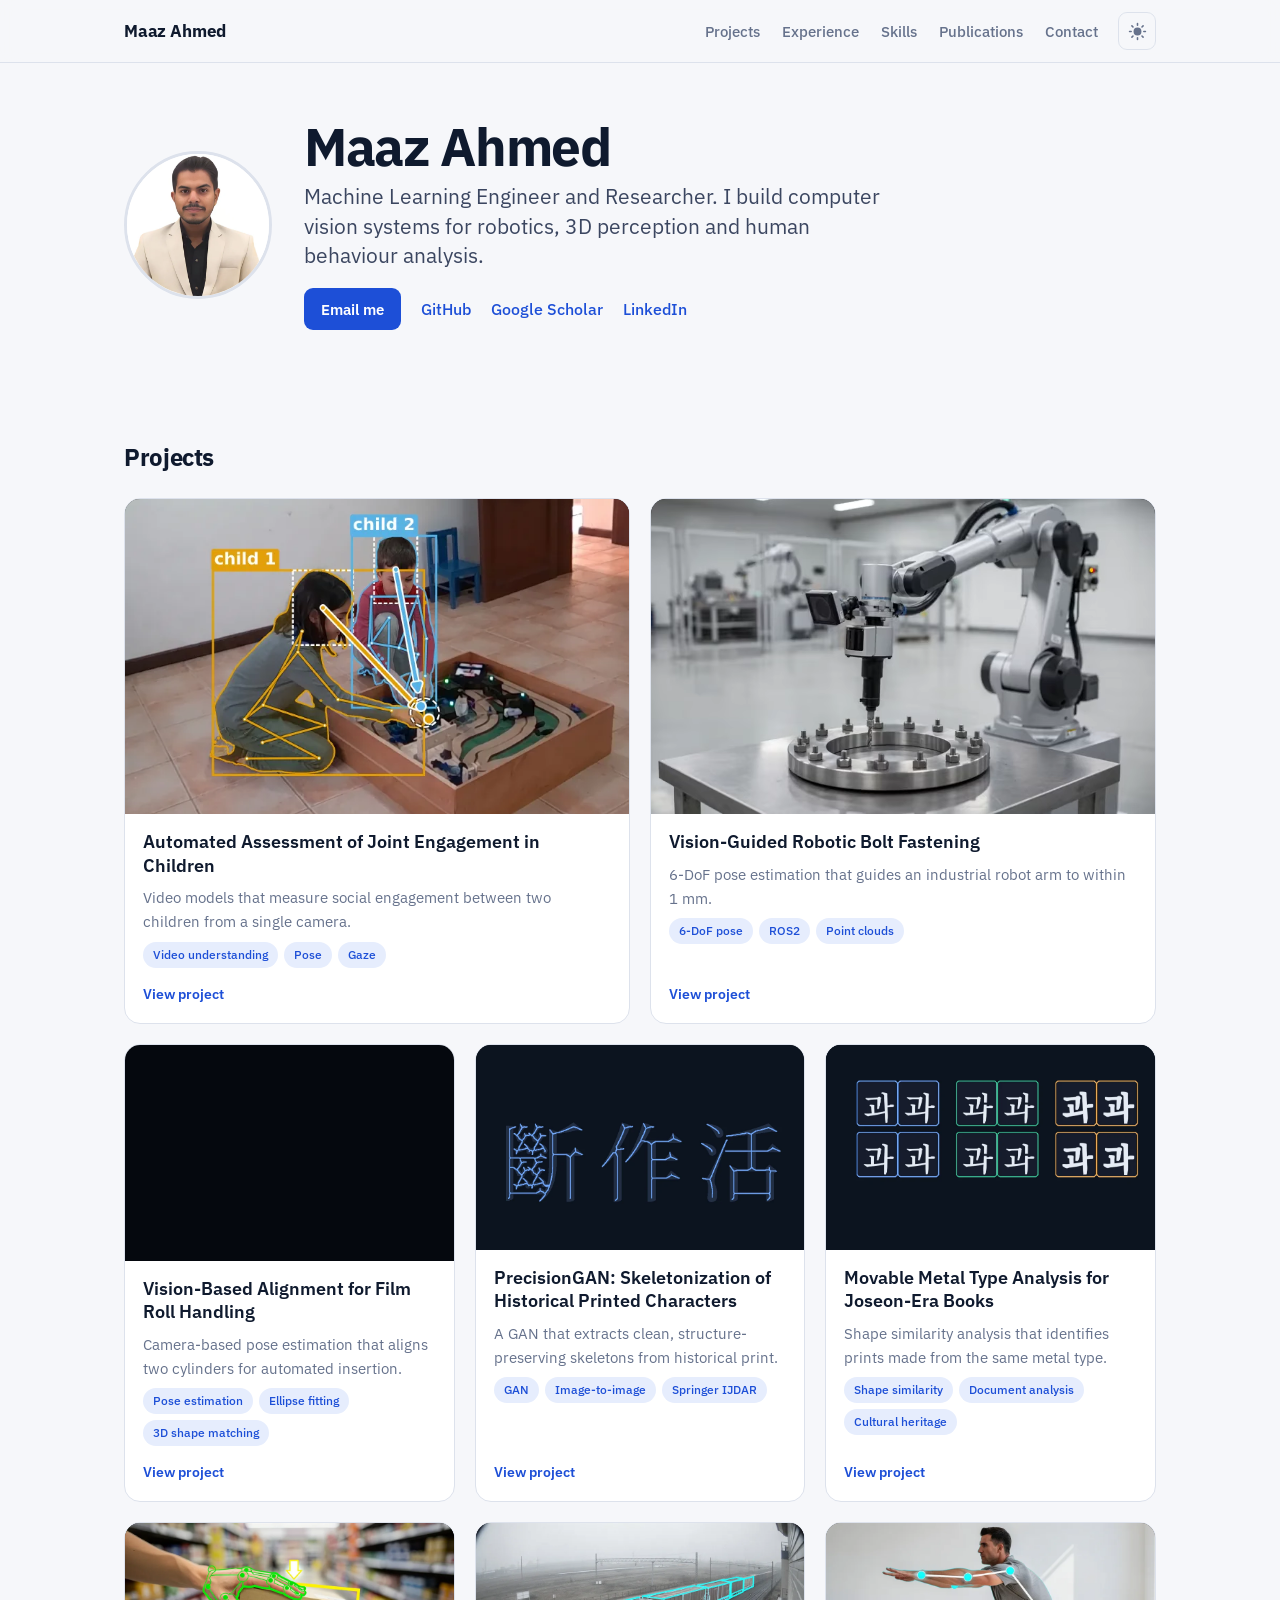
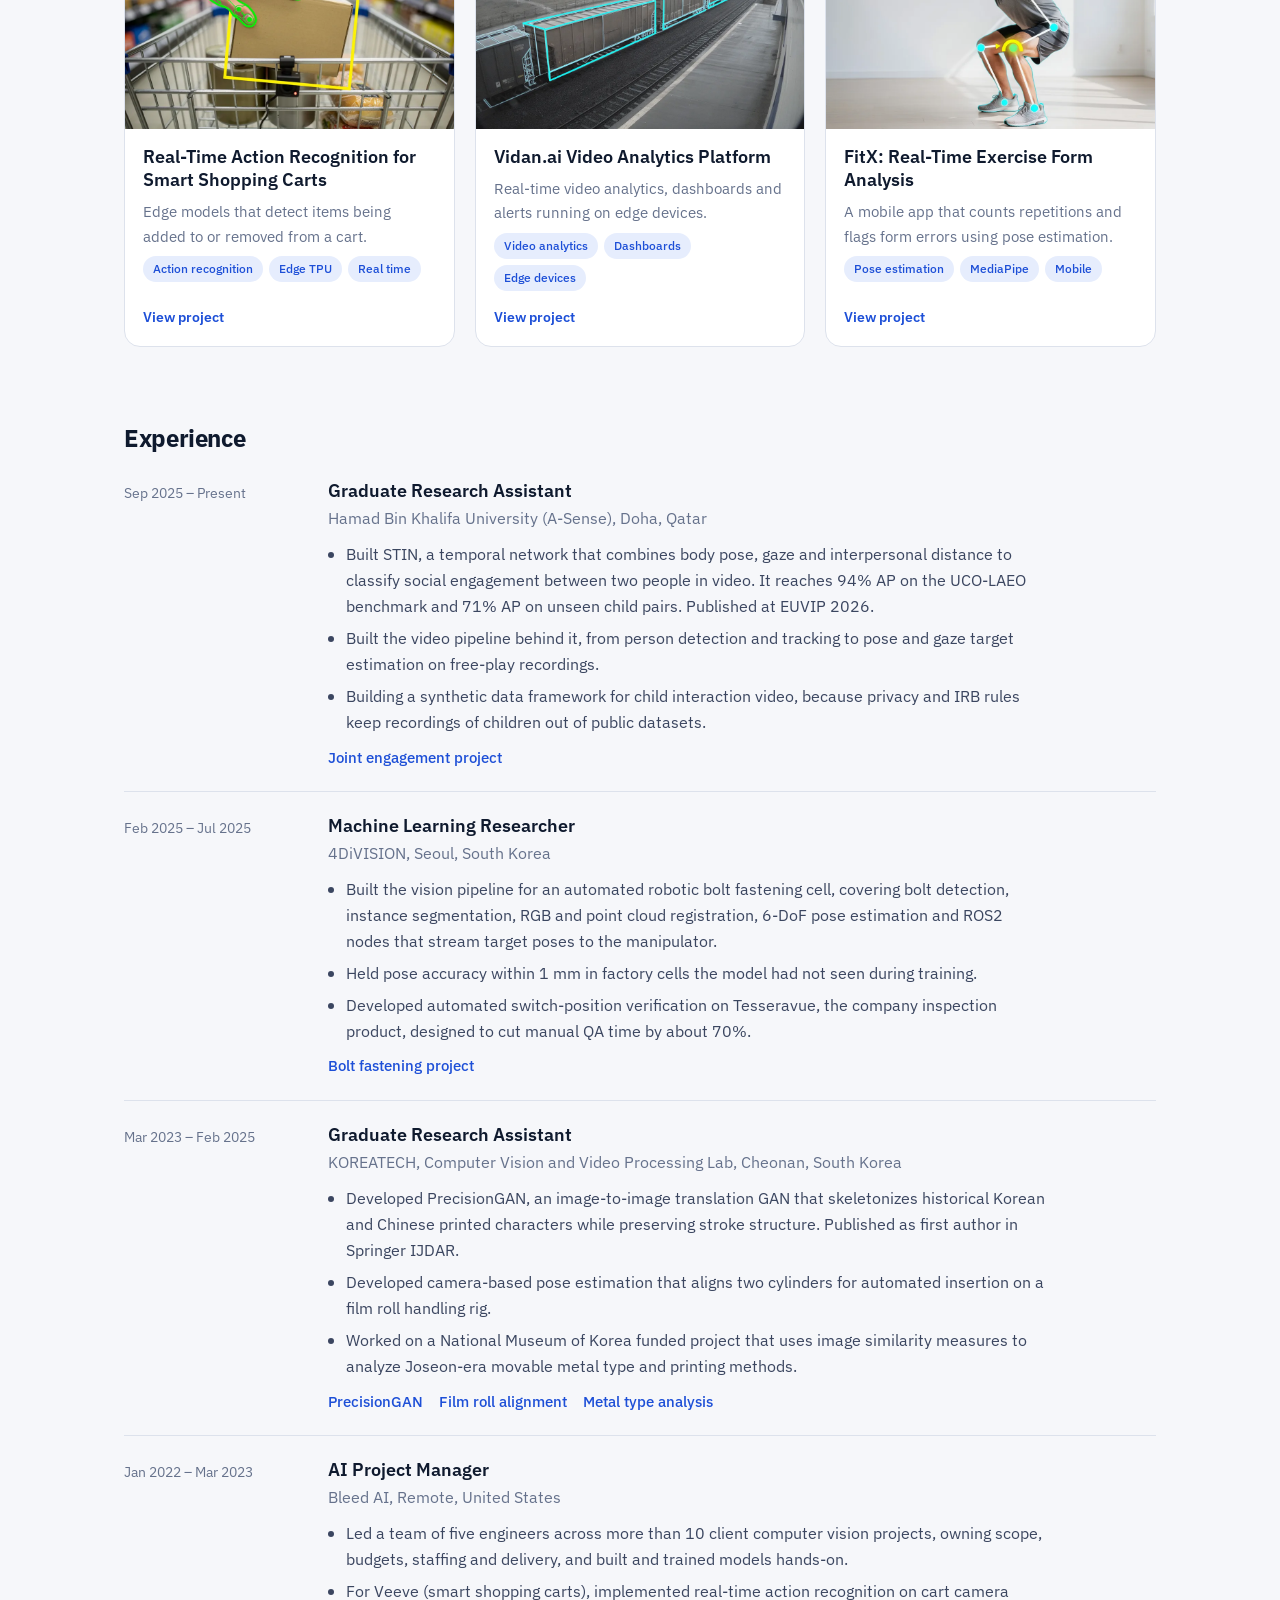
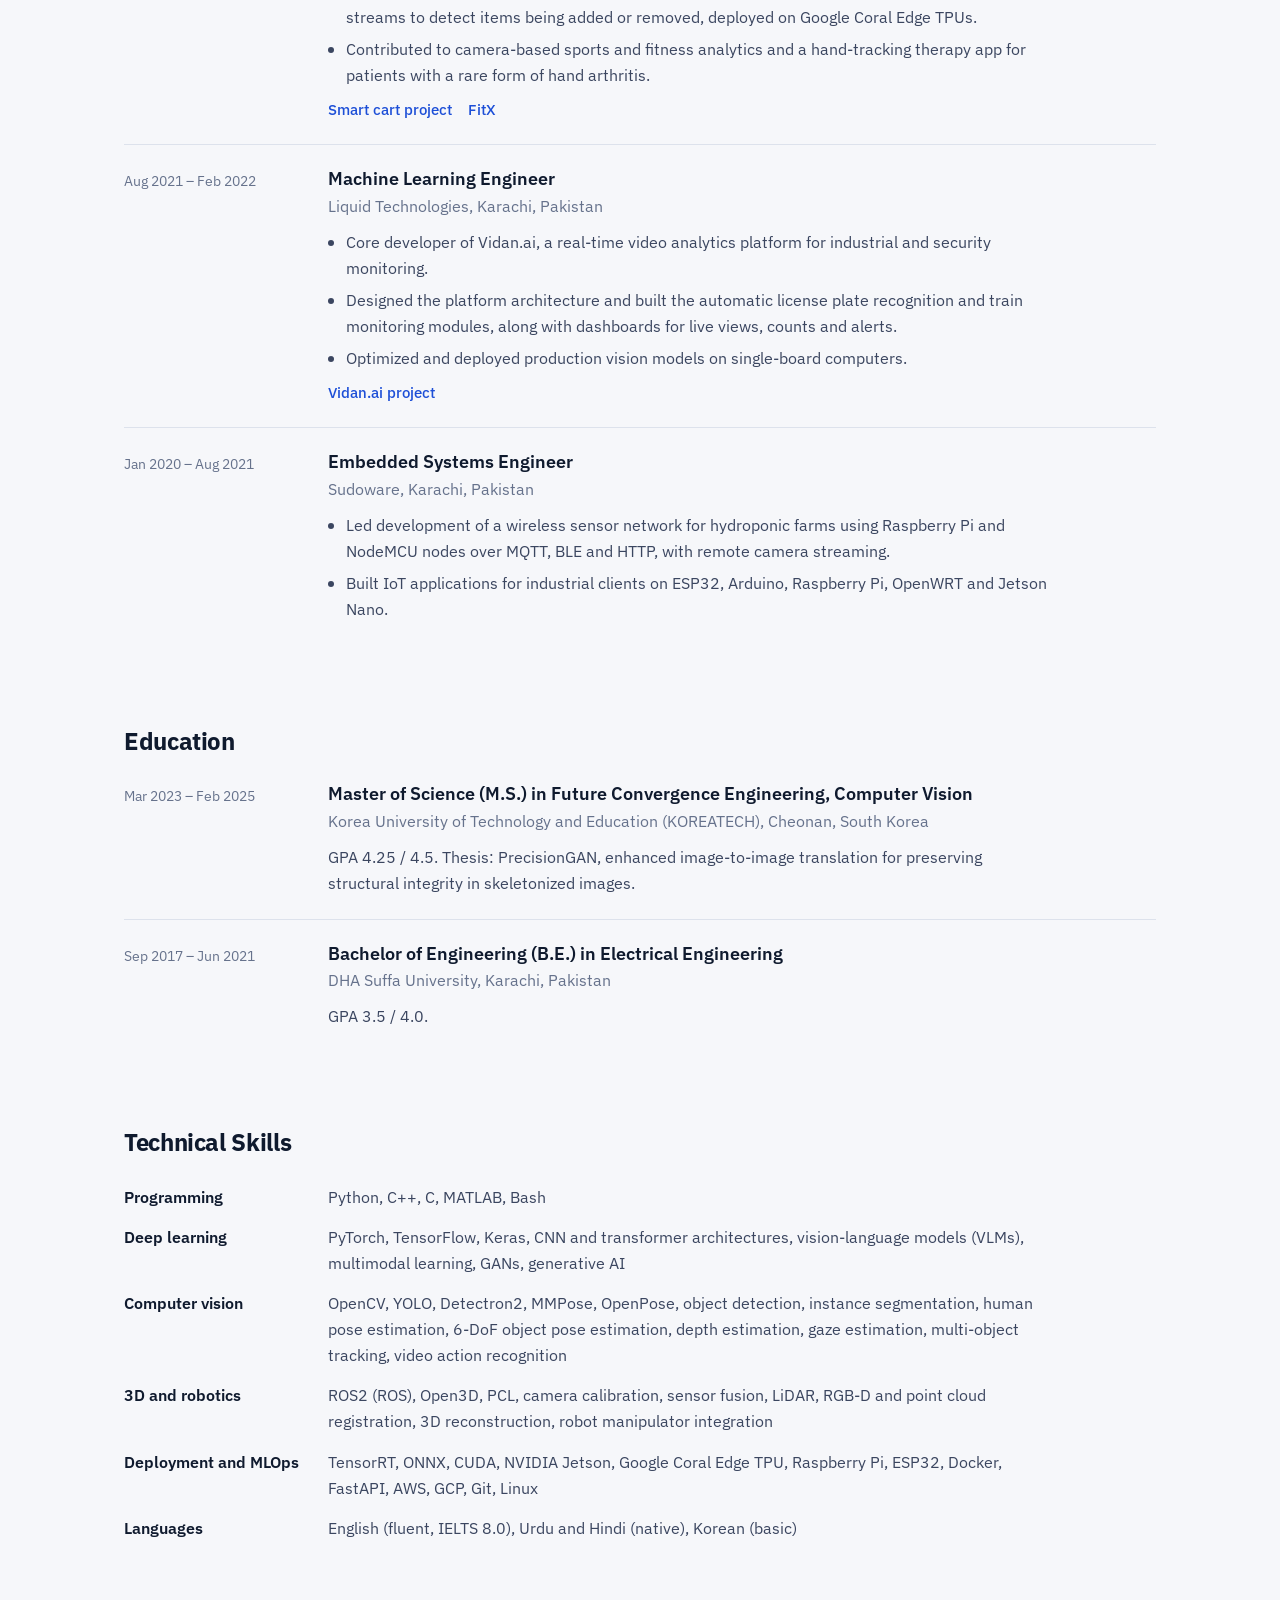
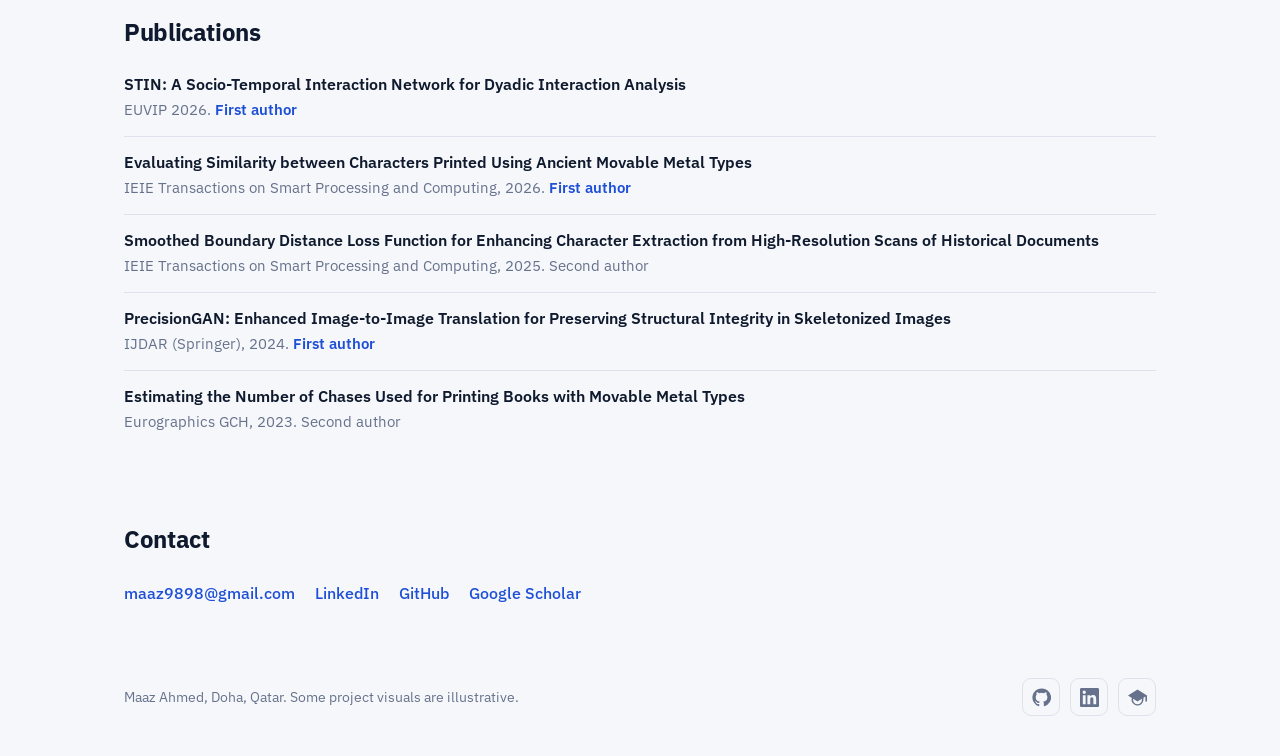
==== commit fbefa641: "Loop card clips, animate the engagement reveal, drop the hero slider Co-Authored-By: Claude Fable 5." ====
--- a/index.html
+++ b/index.html
@@ -55,16 +55,11 @@
     </div>
   </section>
 
-  <div class="herowrap">
-    <div class="cmp" data-cmp style="--ar:1600 / 672"><img src="assets/hero_cloud.webp" alt="" loading="lazy"><img class="over" src="assets/hero_photo.webp" alt="A robot arm with a camera over a steel part. Drag to reveal the depth map of the same scene" loading="lazy"><span class="handle" aria-hidden="true"></span><input type="range" min="0" max="100" value="55" aria-label="Drag to compare the camera view with the machine view"></div>
-    <p class="hint">Drag the line to switch between the camera view and the depth map.</p>
-  </div>
-
   <section id="work">
     <h2>Projects</h2>
     <ul class="cards">
       <li class="card wide">
-        <div class="gif" data-gif style="--ar:16 / 10"><video poster="assets/engaged.webp" muted playsinline preload="none" aria-hidden="true"><source src="assets/engaged.mp4" type="video/mp4"><source src="assets/engaged.webm" type="video/webm"></video><img class="end" src="assets/je_features.webp" alt="Two children at a toy box, with the detected skeletons and gaze drawn over them" loading="lazy"><button class="replay" type="button" aria-label="Replay clip"><svg viewBox="0 0 24 24" width="18" height="18" aria-hidden="true"><path fill="none" stroke="currentColor" stroke-width="2.2" stroke-linecap="round" stroke-linejoin="round" d="M4 12a8 8 0 1 0 2.6-5.9M4 4v5h5"/></svg></button></div>
+        <div class="gif reveal" data-reveal style="--ar:16 / 10"><img src="assets/je_frame.webp" alt="" loading="lazy"><img class="marked" src="assets/je_features.webp" alt="Two children at a toy box, with the detected skeletons and gaze drawn over them" loading="lazy"><span class="scan" aria-hidden="true"></span></div>
         <a class="body" href="projects/joint-engagement.html">
           <h3>Automated Assessment of Joint Engagement in Children</h3>
           <p>Video models that measure social engagement between two children from a single camera.</p>
@@ -73,7 +68,7 @@
         </a>
       </li>
       <li class="card wide">
-        <div class="gif" data-gif style="--ar:16 / 10"><video poster="assets/bolt.webp" muted playsinline preload="none" aria-hidden="true"><source src="assets/bolt.mp4" type="video/mp4"><source src="assets/bolt.webm" type="video/webm"></video><img class="end" src="assets/bolt_pose.webp" alt="A robot arm over a ring of bolts, with the estimated pose of each bolt drawn on it" loading="lazy"><button class="replay" type="button" aria-label="Replay clip"><svg viewBox="0 0 24 24" width="18" height="18" aria-hidden="true"><path fill="none" stroke="currentColor" stroke-width="2.2" stroke-linecap="round" stroke-linejoin="round" d="M4 12a8 8 0 1 0 2.6-5.9M4 4v5h5"/></svg></button></div>
+        <div class="gif" data-gif style="--ar:16 / 10"><video poster="assets/bolt.webp" muted playsinline preload="none" aria-hidden="true"><source src="assets/bolt.mp4" type="video/mp4"><source src="assets/bolt.webm" type="video/webm"></video><img class="end" src="assets/bolt_pose.webp" alt="A robot arm over a ring of bolts, with the estimated pose of each bolt drawn on it" loading="lazy"></div>
         <a class="body" href="projects/bolt-fastening.html">
           <h3>Vision-Guided Robotic Bolt Fastening</h3>
           <p>6-DoF pose estimation that guides an industrial robot arm to within 1 mm.</p>
@@ -82,7 +77,7 @@
         </a>
       </li>
       <li class="card">
-        <div class="gif" data-gif style="--ar:1312 / 864"><video poster="assets/cadreal.webp" muted playsinline preload="none" aria-label="The alignment rig sliding the smaller cylinder into the hollow one"><source src="assets/insert.mp4" type="video/mp4"><source src="assets/insert.webm" type="video/webm"></video><button class="replay" type="button" aria-label="Replay clip"><svg viewBox="0 0 24 24" width="18" height="18" aria-hidden="true"><path fill="none" stroke="currentColor" stroke-width="2.2" stroke-linecap="round" stroke-linejoin="round" d="M4 12a8 8 0 1 0 2.6-5.9M4 4v5h5"/></svg></button></div>
+        <div class="gif" data-gif style="--ar:1312 / 864"><video poster="assets/cadreal.webp" muted playsinline preload="none" aria-label="The alignment rig sliding the smaller cylinder into the hollow one"><source src="assets/insert.mp4" type="video/mp4"><source src="assets/insert.webm" type="video/webm"></video></div>
         <a class="body" href="projects/film-roll.html">
           <h3>Vision-Based Alignment for Film Roll Handling</h3>
           <p>Camera-based pose estimation that aligns two cylinders for automated insertion.</p>
@@ -91,7 +86,7 @@
         </a>
       </li>
       <li class="card">
-        <div class="gif" data-gif style="--ar:16 / 10"><video poster="assets/sk_before.webp" muted playsinline preload="none" aria-hidden="true"><source src="assets/skeleton.mp4" type="video/mp4"><source src="assets/skeleton.webm" type="video/webm"></video><img class="end" src="assets/sk_after.webp" alt="Three printed characters reduced to their skeletons" loading="lazy"><button class="replay" type="button" aria-label="Replay clip"><svg viewBox="0 0 24 24" width="18" height="18" aria-hidden="true"><path fill="none" stroke="currentColor" stroke-width="2.2" stroke-linecap="round" stroke-linejoin="round" d="M4 12a8 8 0 1 0 2.6-5.9M4 4v5h5"/></svg></button></div>
+        <div class="gif" data-gif style="--ar:16 / 10"><video poster="assets/sk_before.webp" muted playsinline preload="none" aria-hidden="true"><source src="assets/skeleton.mp4" type="video/mp4"><source src="assets/skeleton.webm" type="video/webm"></video><img class="end" src="assets/sk_after.webp" alt="Three printed characters reduced to their skeletons" loading="lazy"></div>
         <a class="body" href="projects/precisiongan.html">
           <h3>PrecisionGAN: Skeletonization of Historical Printed Characters</h3>
           <p>A GAN that extracts clean, structure-preserving skeletons from historical print.</p>
@@ -100,7 +95,7 @@
         </a>
       </li>
       <li class="card">
-        <div class="gif" data-gif style="--ar:16 / 10"><video poster="assets/mt_before.webp" muted playsinline preload="none" aria-hidden="true"><source src="assets/metaltype.mp4" type="video/mp4"><source src="assets/metaltype.webm" type="video/webm"></video><img class="end" src="assets/mt_after.webp" alt="Twelve prints of one character grouped by the metal type that printed them" loading="lazy"><button class="replay" type="button" aria-label="Replay clip"><svg viewBox="0 0 24 24" width="18" height="18" aria-hidden="true"><path fill="none" stroke="currentColor" stroke-width="2.2" stroke-linecap="round" stroke-linejoin="round" d="M4 12a8 8 0 1 0 2.6-5.9M4 4v5h5"/></svg></button></div>
+        <div class="gif" data-gif style="--ar:16 / 10"><video poster="assets/mt_before.webp" muted playsinline preload="none" aria-hidden="true"><source src="assets/metaltype.mp4" type="video/mp4"><source src="assets/metaltype.webm" type="video/webm"></video><img class="end" src="assets/mt_after.webp" alt="Twelve prints of one character grouped by the metal type that printed them" loading="lazy"></div>
         <a class="body" href="projects/metal-type.html">
           <h3>Movable Metal Type Analysis for Joseon-Era Books</h3>
           <p>Shape similarity analysis that identifies prints made from the same metal type.</p>
@@ -109,7 +104,7 @@
         </a>
       </li>
       <li class="card">
-        <div class="gif" data-gif style="--ar:16 / 10"><video poster="assets/veeve.webp" muted playsinline preload="none" aria-hidden="true"><source src="assets/veeve.mp4" type="video/mp4"><source src="assets/veeve.webm" type="video/webm"></video><img class="end" src="assets/veeve_det.webp" alt="A hand placing a box into a cart, with the detected hand and item outlined" loading="lazy"><button class="replay" type="button" aria-label="Replay clip"><svg viewBox="0 0 24 24" width="18" height="18" aria-hidden="true"><path fill="none" stroke="currentColor" stroke-width="2.2" stroke-linecap="round" stroke-linejoin="round" d="M4 12a8 8 0 1 0 2.6-5.9M4 4v5h5"/></svg></button></div>
+        <div class="gif" data-gif style="--ar:16 / 10"><video poster="assets/veeve.webp" muted playsinline preload="none" aria-hidden="true"><source src="assets/veeve.mp4" type="video/mp4"><source src="assets/veeve.webm" type="video/webm"></video><img class="end" src="assets/veeve_det.webp" alt="A hand placing a box into a cart, with the detected hand and item outlined" loading="lazy"></div>
         <a class="body" href="projects/smart-cart.html">
           <h3>Real-Time Action Recognition for Smart Shopping Carts</h3>
           <p>Edge models that detect items being added to or removed from a cart.</p>
@@ -118,7 +113,7 @@
         </a>
       </li>
       <li class="card">
-        <div class="gif" data-gif style="--ar:16 / 10"><video poster="assets/vidan.webp" muted playsinline preload="none" aria-hidden="true"><source src="assets/vidan.mp4" type="video/mp4"><source src="assets/vidan.webm" type="video/webm"></video><img class="end" src="assets/vidan_det.webp" alt="A freight train passing a platform, with each wagon boxed" loading="lazy"><button class="replay" type="button" aria-label="Replay clip"><svg viewBox="0 0 24 24" width="18" height="18" aria-hidden="true"><path fill="none" stroke="currentColor" stroke-width="2.2" stroke-linecap="round" stroke-linejoin="round" d="M4 12a8 8 0 1 0 2.6-5.9M4 4v5h5"/></svg></button></div>
+        <div class="gif" data-gif style="--ar:16 / 10"><video poster="assets/vidan.webp" muted playsinline preload="none" aria-hidden="true"><source src="assets/vidan.mp4" type="video/mp4"><source src="assets/vidan.webm" type="video/webm"></video><img class="end" src="assets/vidan_det.webp" alt="A freight train passing a platform, with each wagon boxed" loading="lazy"></div>
         <a class="body" href="projects/vidan.html">
           <h3>Vidan.ai Video Analytics Platform</h3>
           <p>Real-time video analytics, dashboards and alerts running on edge devices.</p>
@@ -127,7 +122,7 @@
         </a>
       </li>
       <li class="card">
-        <div class="gif" data-gif style="--ar:16 / 10"><video poster="assets/fitx_photo.webp" muted playsinline preload="none" aria-hidden="true"><source src="assets/fitx_squat.mp4" type="video/mp4"><source src="assets/fitx_squat.webm" type="video/webm"></video><img class="end" src="assets/fitx_pose.webp" alt="A man at the bottom of a squat, with body keypoints and the knee angle drawn on him" loading="lazy"><button class="replay" type="button" aria-label="Replay clip"><svg viewBox="0 0 24 24" width="18" height="18" aria-hidden="true"><path fill="none" stroke="currentColor" stroke-width="2.2" stroke-linecap="round" stroke-linejoin="round" d="M4 12a8 8 0 1 0 2.6-5.9M4 4v5h5"/></svg></button></div>
+        <div class="gif" data-gif style="--ar:16 / 10"><video poster="assets/fitx_photo.webp" muted playsinline preload="none" aria-hidden="true"><source src="assets/fitx_squat.mp4" type="video/mp4"><source src="assets/fitx_squat.webm" type="video/webm"></video><img class="end" src="assets/fitx_pose.webp" alt="A man at the bottom of a squat, with body keypoints and the knee angle drawn on him" loading="lazy"></div>
         <a class="body" href="projects/fitx.html">
           <h3>FitX: Real-Time Exercise Form Analysis</h3>
           <p>A mobile app that counts repetitions and flags form errors using pose estimation.</p>
--- a/assets/site.css
+++ b/assets/site.css
@@ -62,18 +62,28 @@
 .cmp:focus-within .handle::after { outline: 3px solid var(--accent); outline-offset: 2px; }
 .cmp.glide { transition: --pos .9s ease; }
 @property --pos { syntax: "<percentage>"; inherits: true; initial-value: 55%; }
-.herowrap .cmp { border-radius: 18px; }
-/* Clips that behave like GIFs: play once when seen, rest on a still, replay on hover or tap. */
-.gif { position: relative; overflow: hidden; aspect-ratio: var(--ar, 16 / 10); background: #05080e; cursor: pointer; -webkit-tap-highlight-color: transparent; }
-.gif video, .gif .end { position: absolute; inset: 0; width: 100%; height: 100%; object-fit: cover; display: block; }
+/* Card visuals that behave like GIFs on repeat. */
+.gif { position: relative; overflow: hidden; aspect-ratio: var(--ar, 16 / 10); background: #05080e; }
+.gif video, .gif img { position: absolute; inset: 0; width: 100%; height: 100%; object-fit: cover; display: block; }
 .gif .end { transition: opacity .45s ease; }
 .gif.playing .end { opacity: 0; }
-.replay { position: absolute; right: 10px; bottom: 10px; z-index: 3; width: 36px; height: 36px; padding: 0; border: 0; border-radius: 50%; background: rgba(10, 14, 22, .74); color: #fff; display: grid; place-items: center; cursor: pointer; opacity: 1; transition: opacity .2s, background .15s; }
-.replay:hover { background: var(--accent); color: var(--accent-ink); }
-.playing > .replay { opacity: 0; pointer-events: none; }
-.once { position: relative; cursor: pointer; }
-figure.clip.once > .replay { bottom: auto; top: 10px; }
-@media (prefers-reduced-motion: reduce) { .gif .end, .replay { transition: none; } }
+/* Two-frame reveal: a scan line sweeps across and leaves the annotated frame behind, holds, then resets. */
+.reveal .marked { clip-path: inset(0 0 0 0); }
+.reveal .scan { position: absolute; top: 0; bottom: 0; left: 0; width: 2px; background: #fff; box-shadow: 0 0 14px 2px rgba(110, 168, 255, .9); opacity: 0; }
+.reveal.on .marked { animation: reveal-img 6s linear infinite; }
+.reveal.on .scan { animation: reveal-line 6s linear infinite; }
+@keyframes reveal-img {
+  0%, 12% { clip-path: inset(0 100% 0 0); opacity: 1; }
+  42%, 86% { clip-path: inset(0 0 0 0); opacity: 1; }
+  96%, 100% { clip-path: inset(0 0 0 0); opacity: 0; }
+}
+@keyframes reveal-line {
+  0%, 12% { left: 0; opacity: 0; }
+  13% { left: 0; opacity: 1; }
+  42% { left: 100%; opacity: 1; }
+  43%, 100% { left: 100%; opacity: 0; }
+}
+@media (prefers-reduced-motion: reduce) { .gif .end { transition: none; } .reveal.on .marked, .reveal.on .scan { animation: none; } }
 .hint { margin: 10px 0 0; color: var(--muted); font-size: .9rem; }
 
 /* FitX demo */
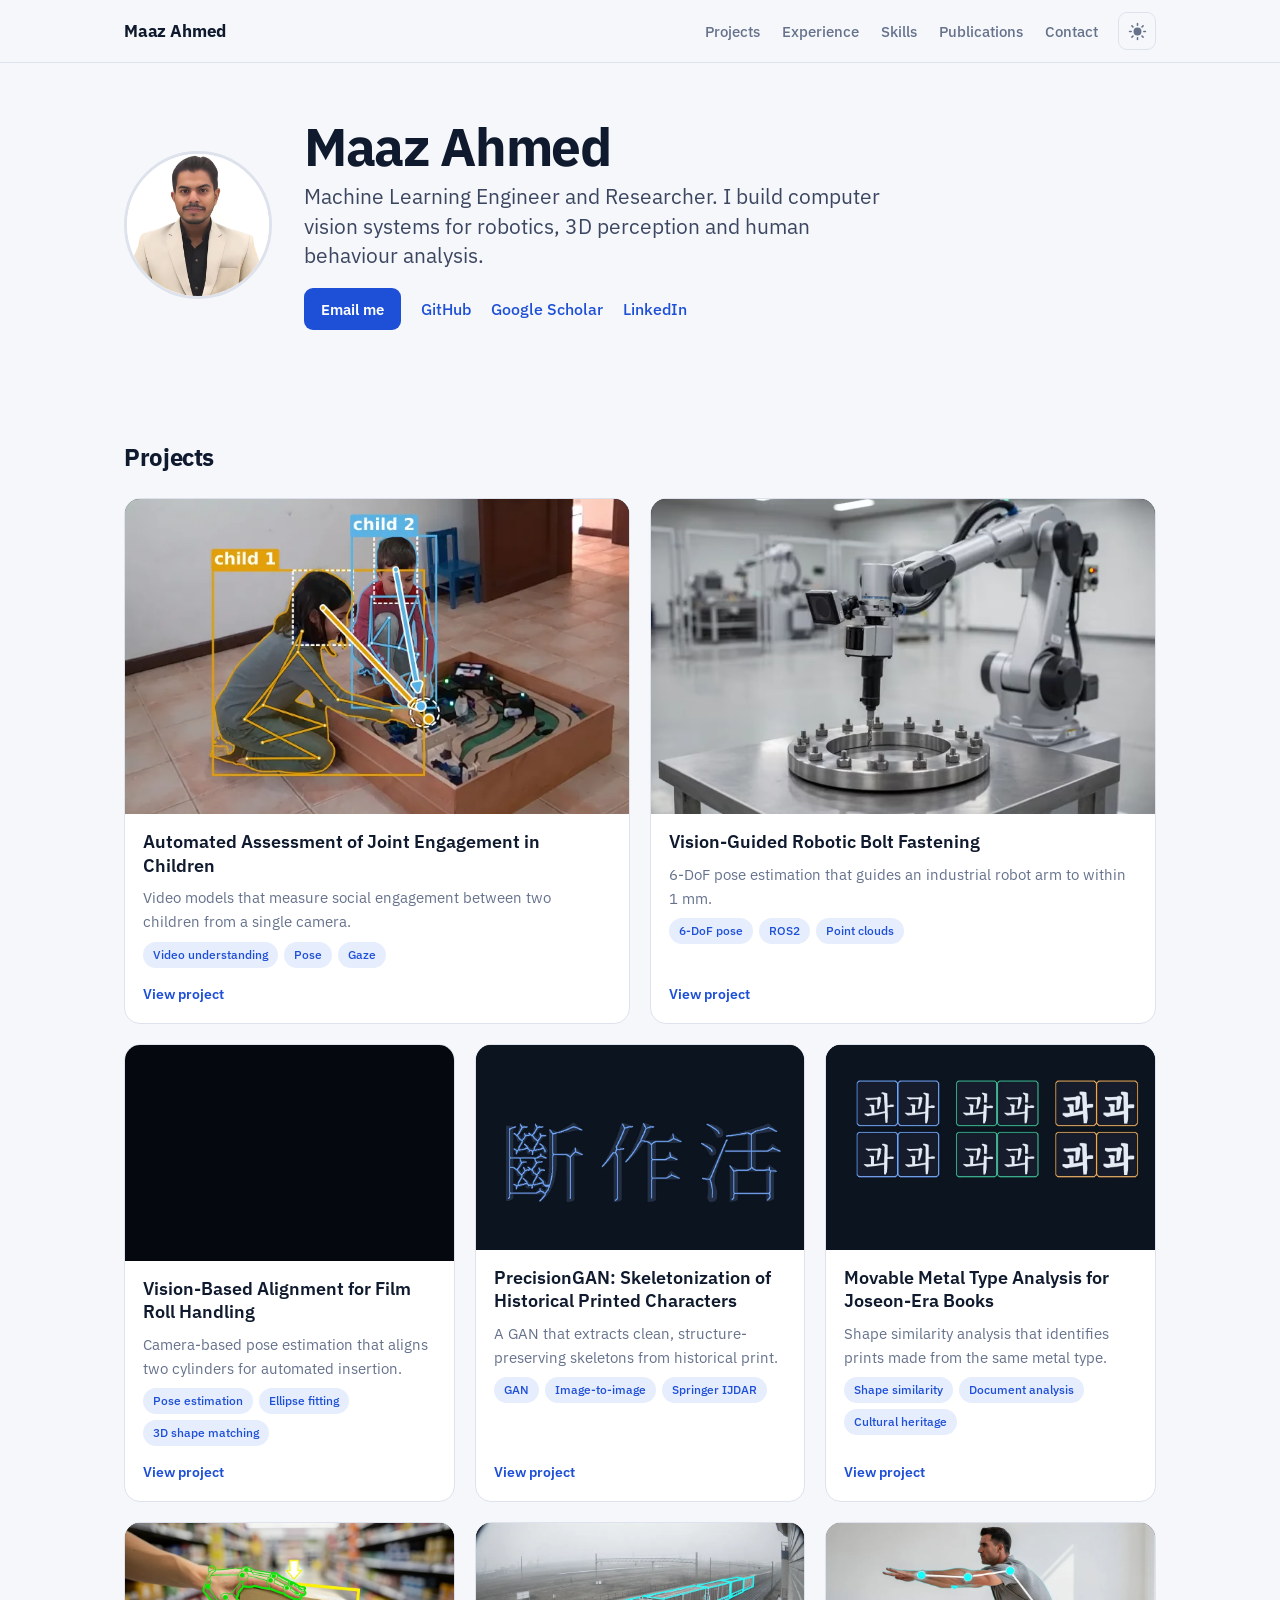
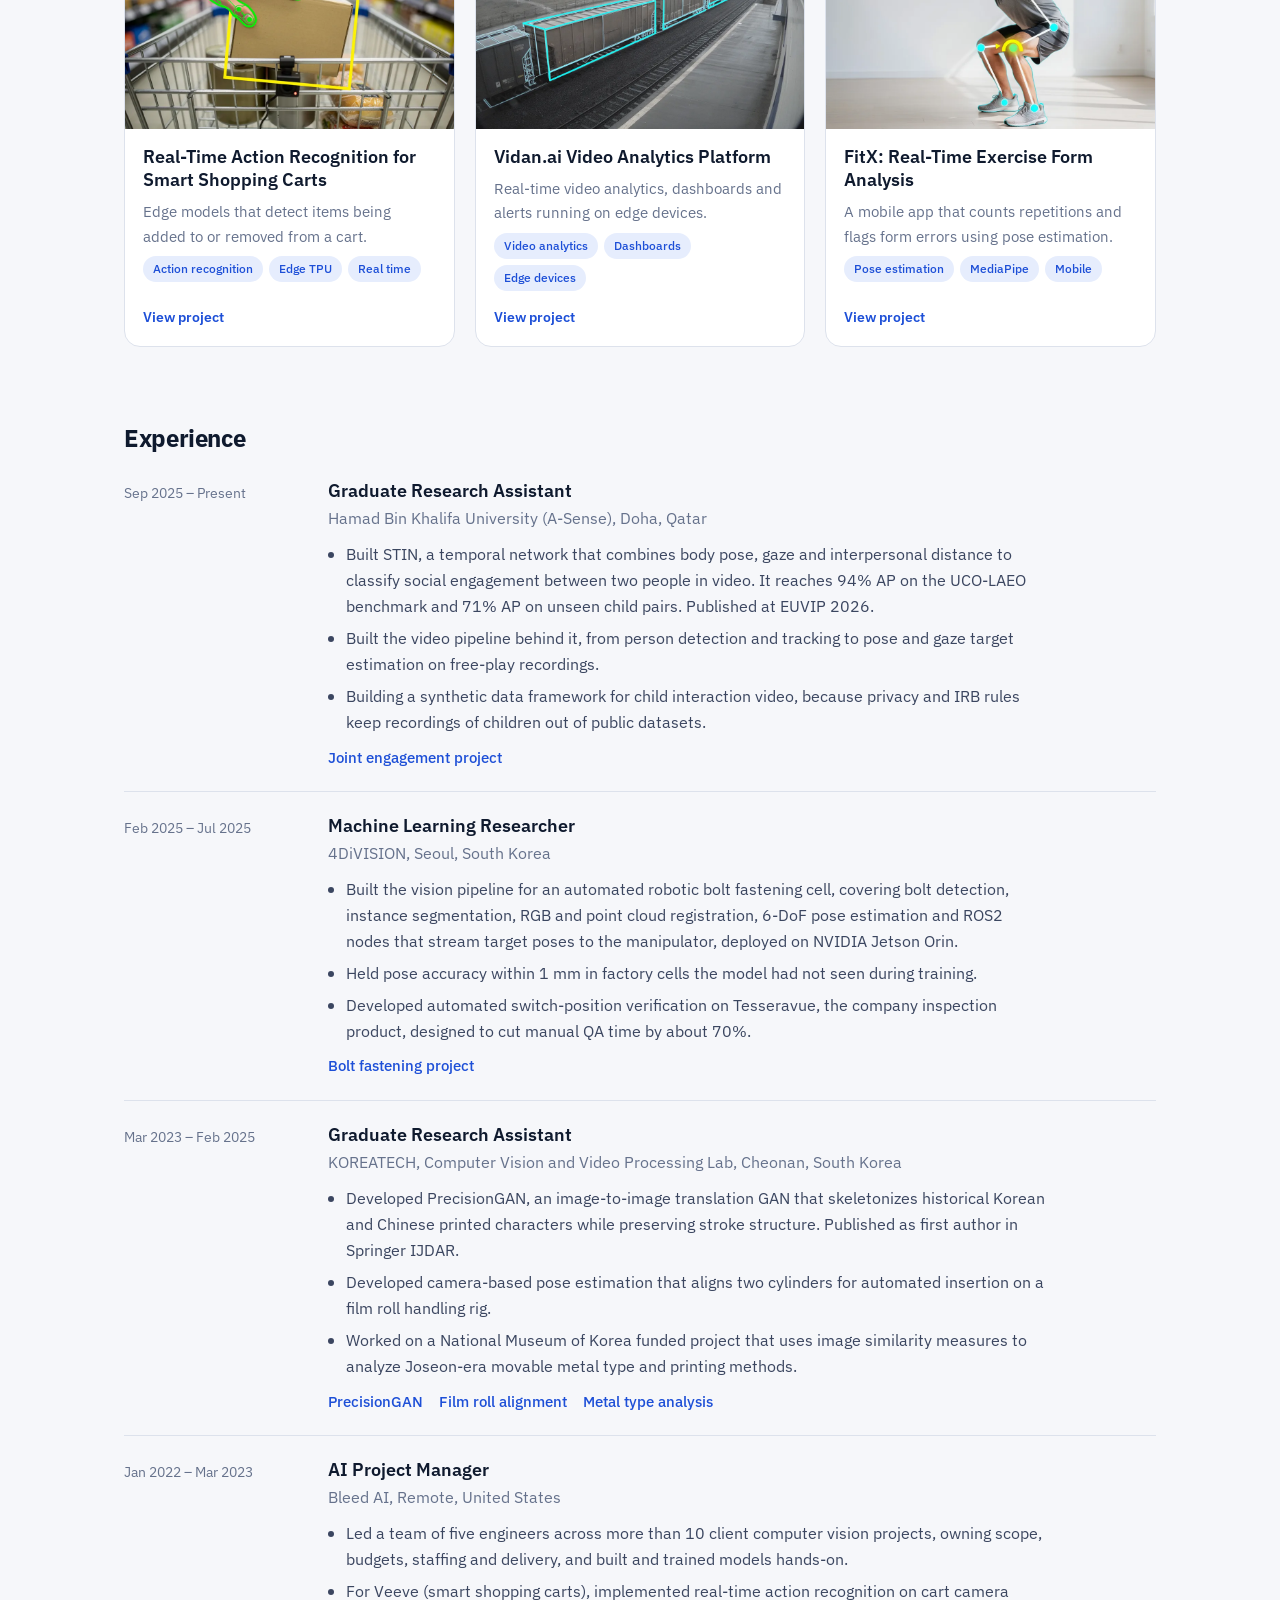
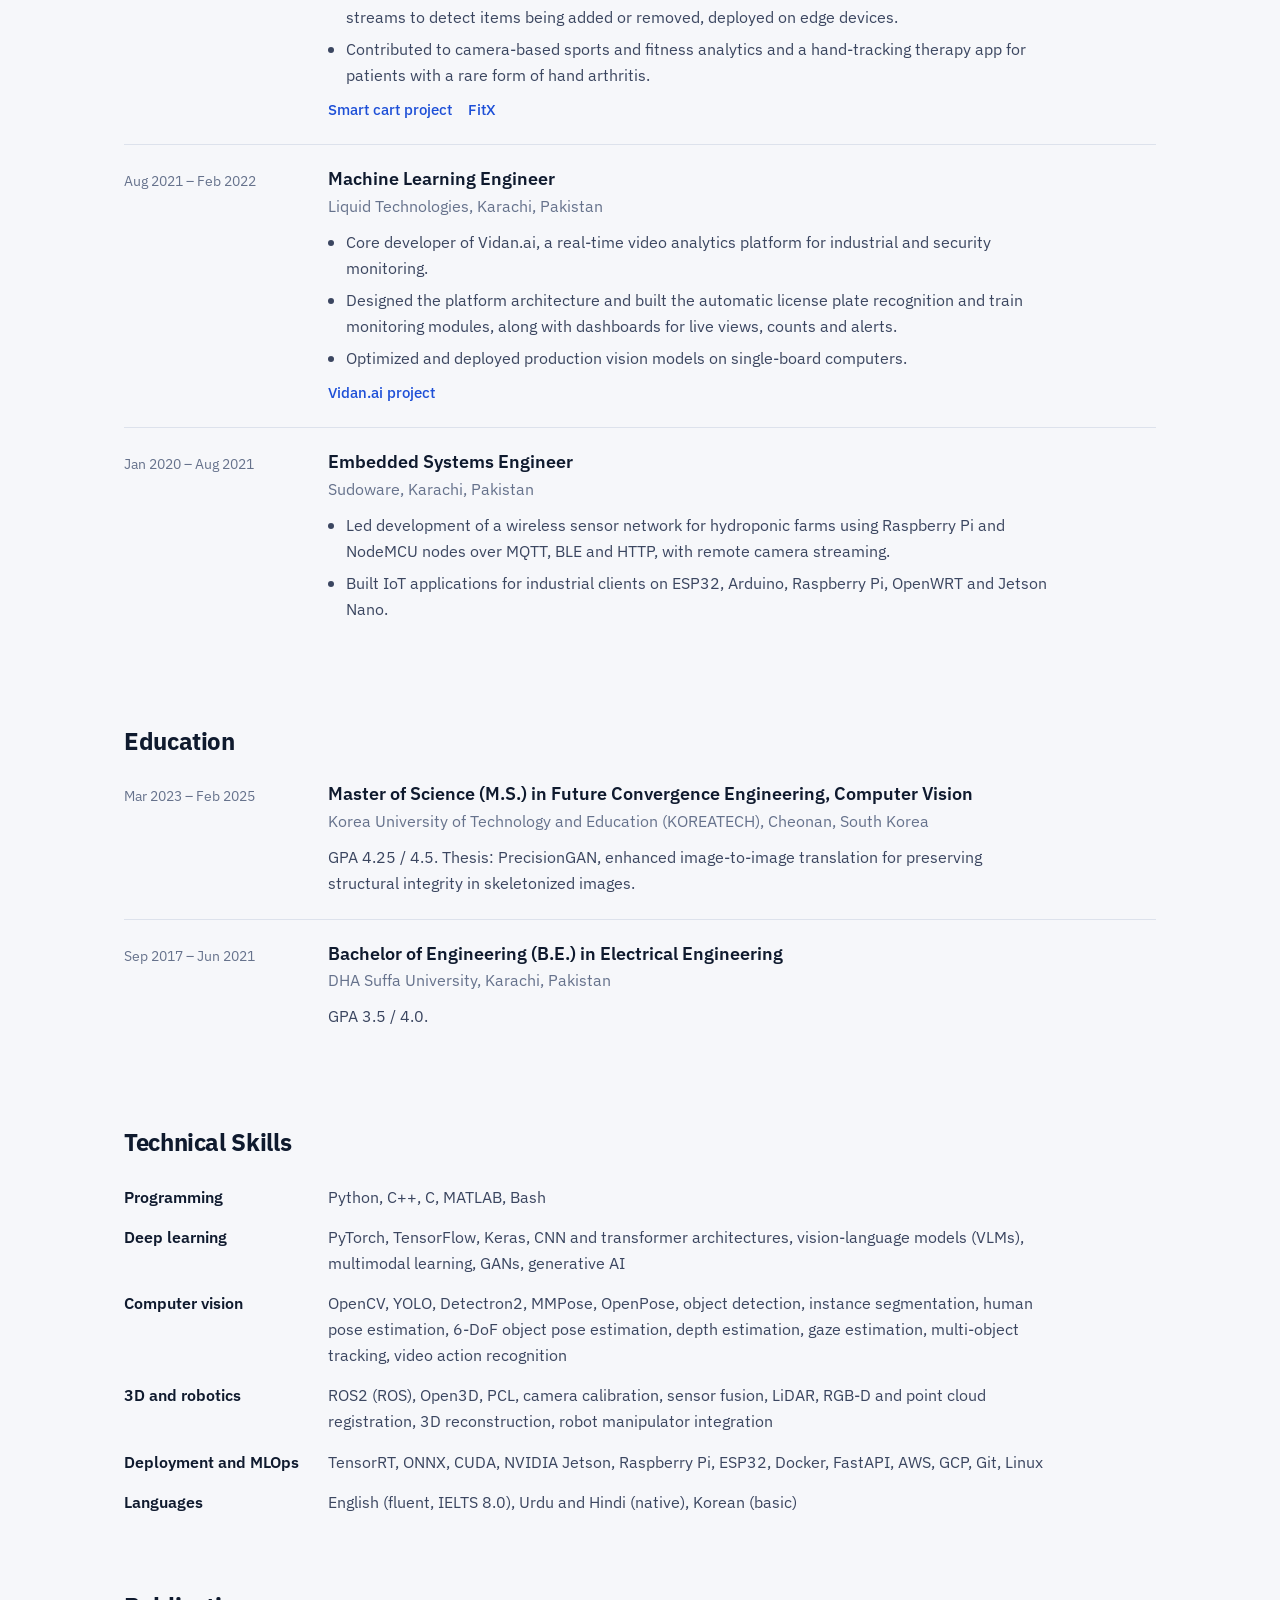
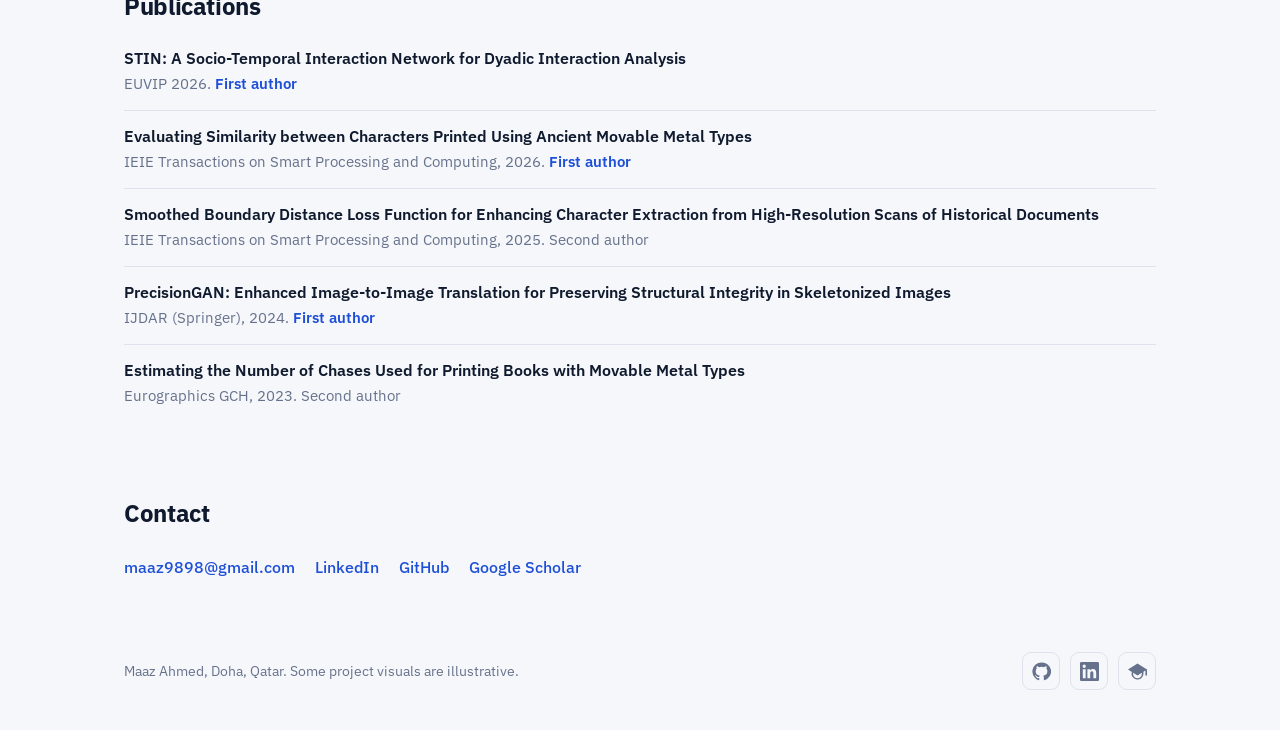
==== commit 8589dc8d: "Drop Coral Edge TPU mentions and note Jetson Orin on the bolt project Co-Authored-By: Claude Opus 5." ====
--- a/index.html
+++ b/index.html
@@ -150,7 +150,7 @@
         <div>
           <h3>Machine Learning Researcher</h3>
           <p class="at">4DiVISION, Seoul, South Korea</p>
-          <ul><li>Built the vision pipeline for an automated robotic bolt fastening cell, covering bolt detection, instance segmentation, RGB and point cloud registration, 6-DoF pose estimation and ROS2 nodes that stream target poses to the manipulator.</li><li>Held pose accuracy within 1 mm in factory cells the model had not seen during training.</li><li>Developed automated switch-position verification on Tesseravue, the company inspection product, designed to cut manual QA time by about 70%.</li></ul>
+          <ul><li>Built the vision pipeline for an automated robotic bolt fastening cell, covering bolt detection, instance segmentation, RGB and point cloud registration, 6-DoF pose estimation and ROS2 nodes that stream target poses to the manipulator, deployed on NVIDIA Jetson Orin.</li><li>Held pose accuracy within 1 mm in factory cells the model had not seen during training.</li><li>Developed automated switch-position verification on Tesseravue, the company inspection product, designed to cut manual QA time by about 70%.</li></ul>
           <p class="links small"><a href="projects/bolt-fastening.html">Bolt fastening project</a></p>
         </div>
       </article>
@@ -168,7 +168,7 @@
         <div>
           <h3>AI Project Manager</h3>
           <p class="at">Bleed AI, Remote, United States</p>
-          <ul><li>Led a team of five engineers across more than 10 client computer vision projects, owning scope, budgets, staffing and delivery, and built and trained models hands-on.</li><li>For Veeve (smart shopping carts), implemented real-time action recognition on cart camera streams to detect items being added or removed, deployed on Google Coral Edge TPUs.</li><li>Contributed to camera-based sports and fitness analytics and a hand-tracking therapy app for patients with a rare form of hand arthritis.</li></ul>
+          <ul><li>Led a team of five engineers across more than 10 client computer vision projects, owning scope, budgets, staffing and delivery, and built and trained models hands-on.</li><li>For Veeve (smart shopping carts), implemented real-time action recognition on cart camera streams to detect items being added or removed, deployed on edge devices.</li><li>Contributed to camera-based sports and fitness analytics and a hand-tracking therapy app for patients with a rare form of hand arthritis.</li></ul>
           <p class="links small"><a href="projects/smart-cart.html">Smart cart project</a><a href="projects/fitx.html">FitX</a></p>
         </div>
       </article>
@@ -199,7 +199,7 @@
 
   <section id="skills">
     <h2>Technical Skills</h2>
-    <dl class="skills"><div><dt>Programming</dt><dd>Python, C++, C, MATLAB, Bash</dd></div><div><dt>Deep learning</dt><dd>PyTorch, TensorFlow, Keras, CNN and transformer architectures, vision-language models (VLMs), multimodal learning, GANs, generative AI</dd></div><div><dt>Computer vision</dt><dd>OpenCV, YOLO, Detectron2, MMPose, OpenPose, object detection, instance segmentation, human pose estimation, 6-DoF object pose estimation, depth estimation, gaze estimation, multi-object tracking, video action recognition</dd></div><div><dt>3D and robotics</dt><dd>ROS2 (ROS), Open3D, PCL, camera calibration, sensor fusion, LiDAR, RGB-D and point cloud registration, 3D reconstruction, robot manipulator integration</dd></div><div><dt>Deployment and MLOps</dt><dd>TensorRT, ONNX, CUDA, NVIDIA Jetson, Google Coral Edge TPU, Raspberry Pi, ESP32, Docker, FastAPI, AWS, GCP, Git, Linux</dd></div><div><dt>Languages</dt><dd>English (fluent, IELTS 8.0), Urdu and Hindi (native), Korean (basic)</dd></div></dl>
+    <dl class="skills"><div><dt>Programming</dt><dd>Python, C++, C, MATLAB, Bash</dd></div><div><dt>Deep learning</dt><dd>PyTorch, TensorFlow, Keras, CNN and transformer architectures, vision-language models (VLMs), multimodal learning, GANs, generative AI</dd></div><div><dt>Computer vision</dt><dd>OpenCV, YOLO, Detectron2, MMPose, OpenPose, object detection, instance segmentation, human pose estimation, 6-DoF object pose estimation, depth estimation, gaze estimation, multi-object tracking, video action recognition</dd></div><div><dt>3D and robotics</dt><dd>ROS2 (ROS), Open3D, PCL, camera calibration, sensor fusion, LiDAR, RGB-D and point cloud registration, 3D reconstruction, robot manipulator integration</dd></div><div><dt>Deployment and MLOps</dt><dd>TensorRT, ONNX, CUDA, NVIDIA Jetson, Raspberry Pi, ESP32, Docker, FastAPI, AWS, GCP, Git, Linux</dd></div><div><dt>Languages</dt><dd>English (fluent, IELTS 8.0), Urdu and Hindi (native), Korean (basic)</dd></div></dl>
   </section>
 
   <section id="publications">
